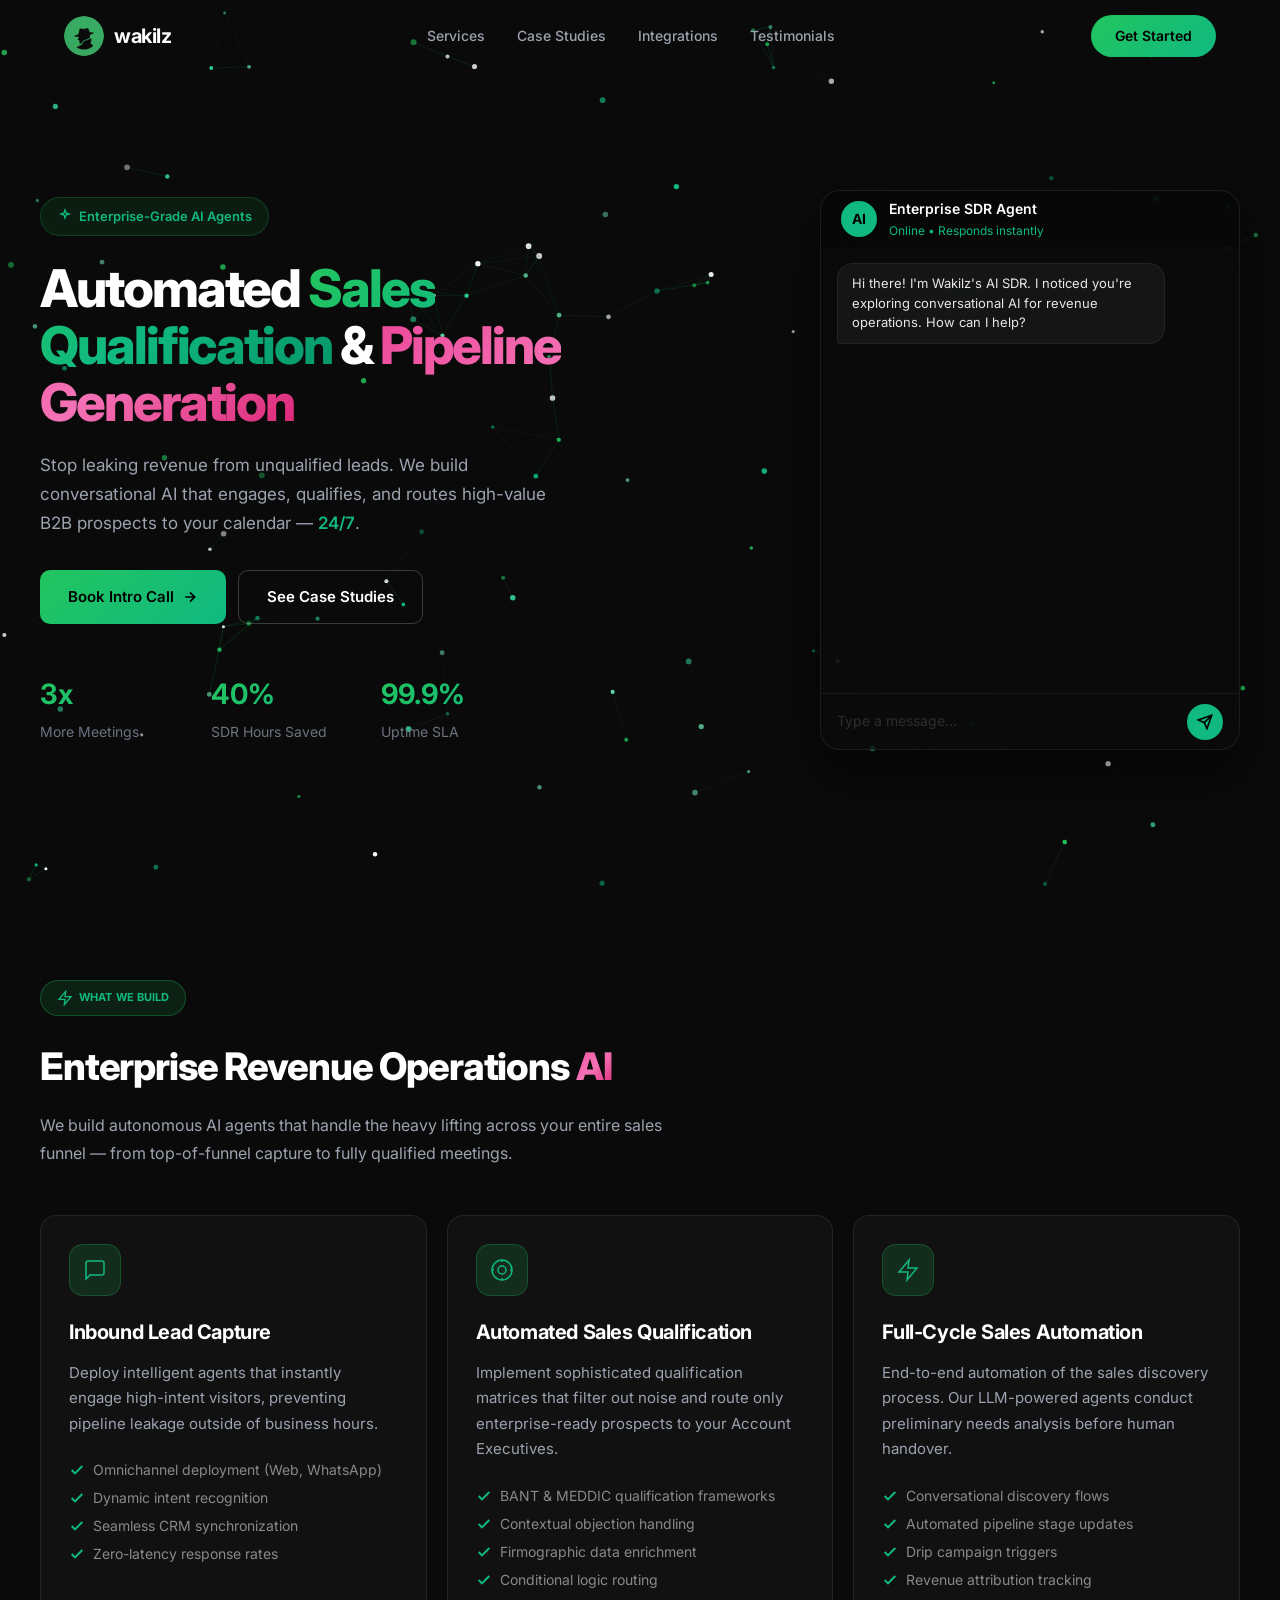
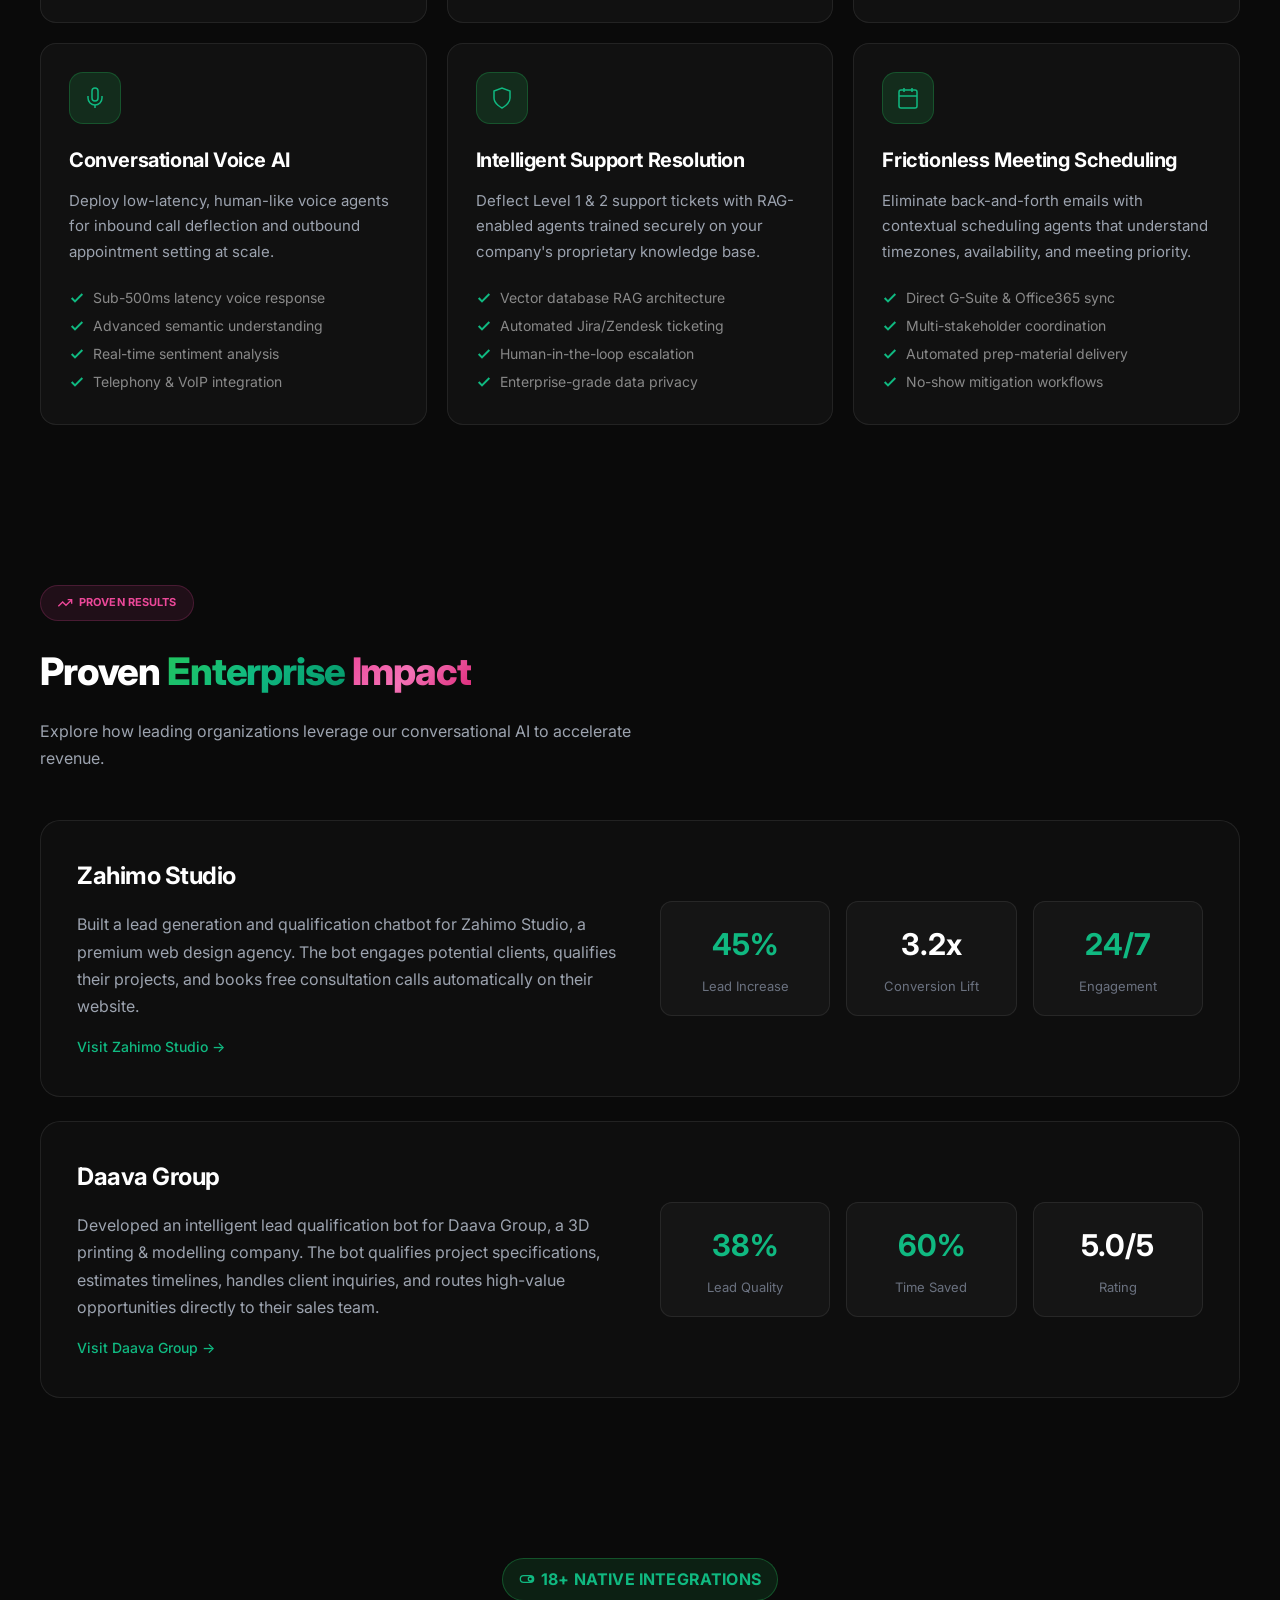
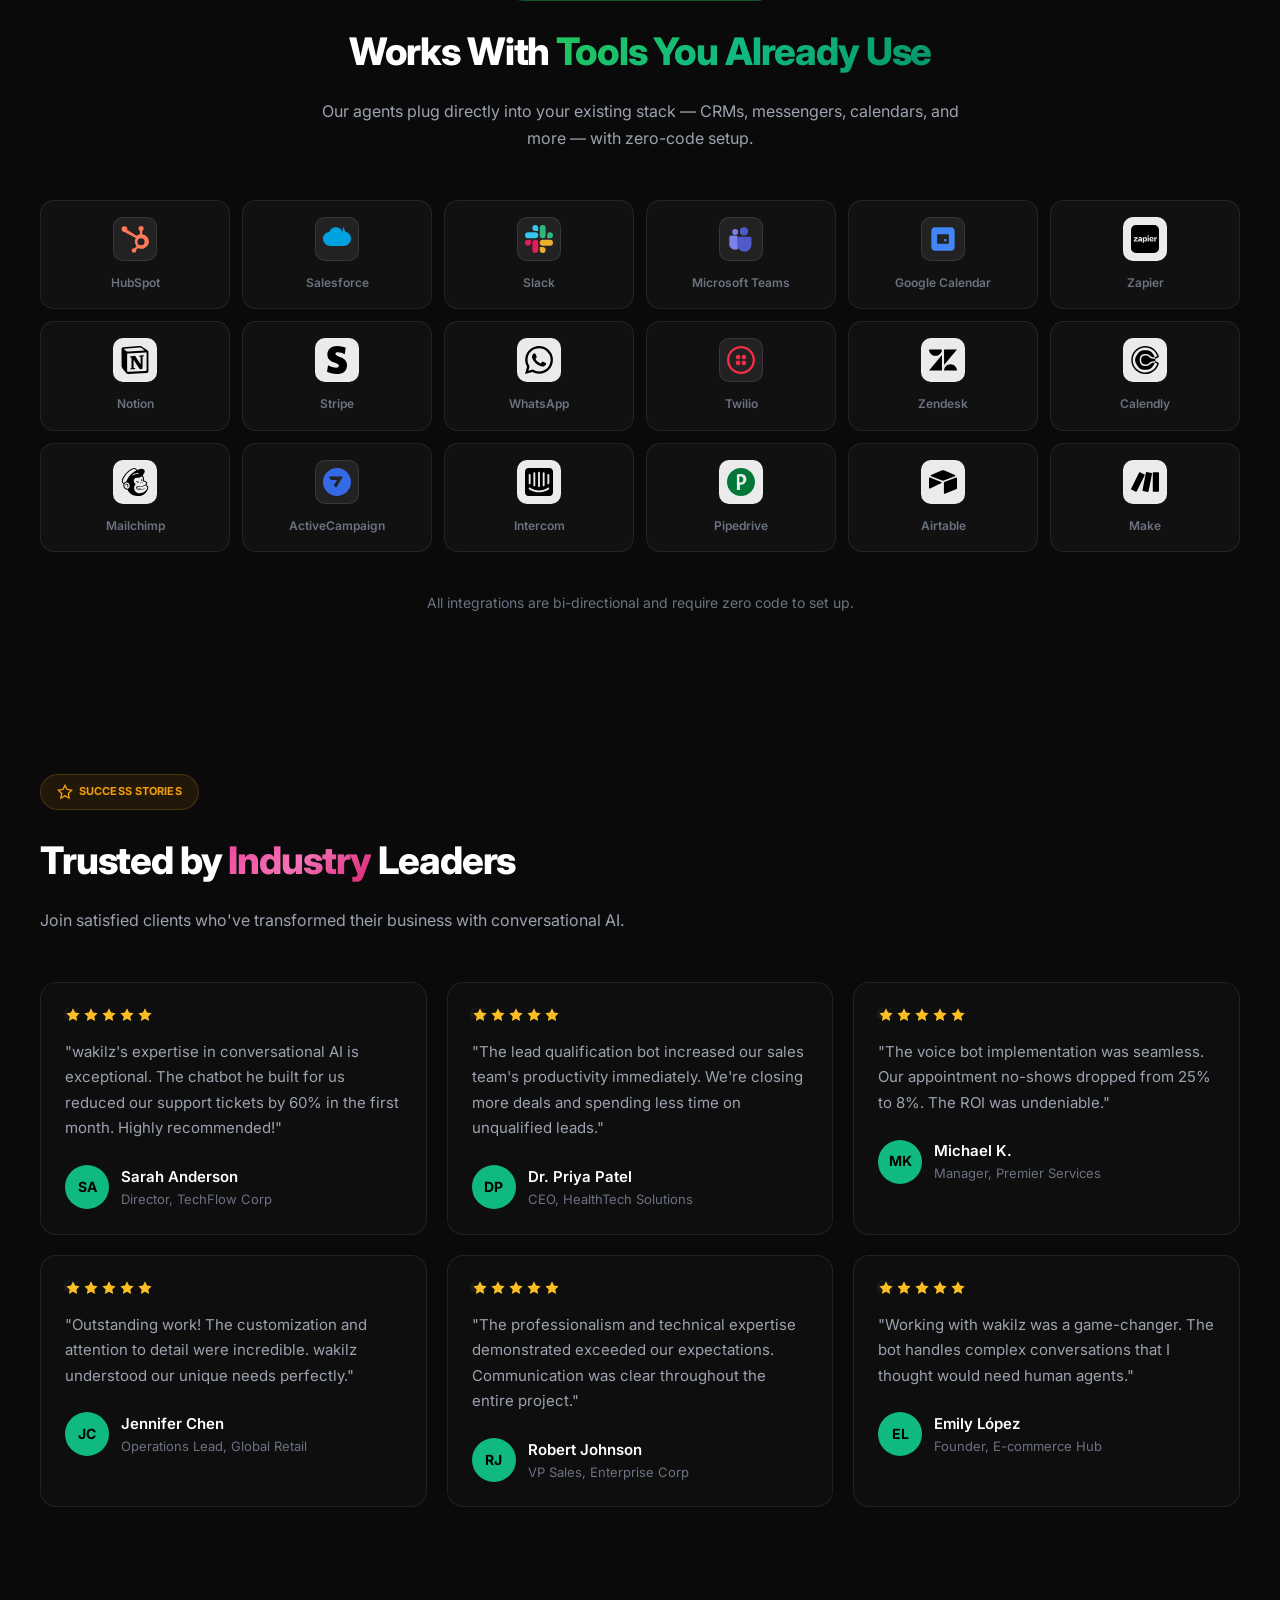
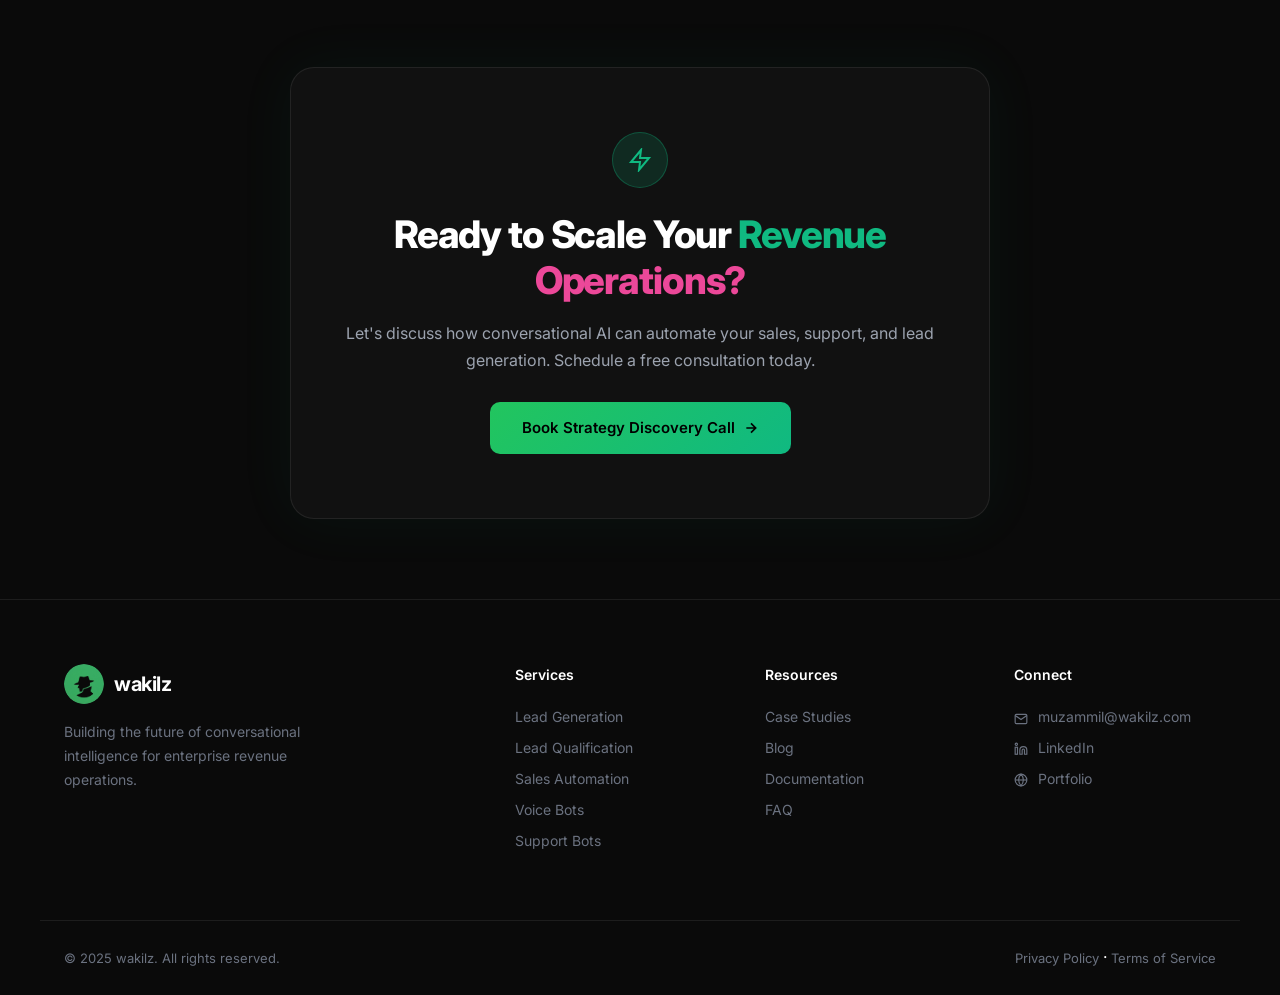
==== index.html @ dc29c651 "future changes" ====
<!DOCTYPE html>
<html lang="en">

<head>
    <meta charset="UTF-8">
    <meta name="viewport" content="width=device-width, initial-scale=1.0">
    <title>wakilz - AI Conversations & Lead Qualification</title>
    <link rel="icon" type="image/png" href="./assets/images/logo.png">
    <link rel="preconnect" href="https://fonts.googleapis.com">
    <link rel="preconnect" href="https://fonts.gstatic.com" crossorigin>
    <link href="https://fonts.googleapis.com/css2?family=Inter:wght@400;500;600;700;800&display=swap" rel="stylesheet">
    <style>
        *,
        *::before,
        *::after {
            margin: 0;
            padding: 0;
            box-sizing: border-box;
        }

        :root {
            --bg-primary: #0a0a0a;
            --bg-secondary: #111111;
            --bg-card: rgba(255, 255, 255, 0.03);
            --text-primary: #ffffff;
            --text-secondary: #9ca3af;
            --text-muted: #6b7280;
            --accent-mint: #10b981;
            --accent-mint-glow: rgba(16, 185, 129, 0.3);
            --accent-pink: #ec4899;
            --border-subtle: rgba(255, 255, 255, 0.08);
            --border-medium: rgba(255, 255, 255, 0.12);
        }

        html {
            scroll-behavior: smooth;
        }

        body {
            font-family: 'Inter', sans-serif;
            background: var(--bg-primary);
            color: var(--text-primary);
            line-height: 1.6;
            overflow-x: hidden;
            -webkit-font-smoothing: antialiased;
        }

        /* ===== NAVIGATION ===== */
        nav {
            position: fixed;
            top: 0;
            left: 0;
            right: 0;
            height: 72px;
            z-index: 1000;
            transition: background 0.3s ease, backdrop-filter 0.3s ease;
            isolation: isolate;
        }

        nav.scrolled {
            background: rgba(10, 10, 10, 0.85);
            backdrop-filter: blur(12px);
            -webkit-backdrop-filter: blur(12px);
        }

        .nav-container {
            max-width: 1200px;
            margin: 0 auto;
            padding: 0 24px;
            height: 100%;
            display: flex;
            align-items: center;
            justify-content: space-between;
        }

        .nav-logo {
            display: flex;
            align-items: center;
            gap: 10px;
            text-decoration: none;
        }

        .nav-logo img {
            width: 40px;
            height: 40px;
            border-radius: 50%;
        }

        .nav-logo span {
            font-family: 'Inter', sans-serif;
            font-weight: 700;
            font-size: 20px;
            color: var(--text-primary);
            letter-spacing: -0.02em;
        }

        .nav-links {
            display: flex;
            align-items: center;
            gap: 32px;
            list-style: none;
        }

        .nav-links a {
            font-family: 'Inter', sans-serif;
            font-weight: 500;
            font-size: 14px;
            color: var(--text-secondary);
            text-decoration: none;
            transition: color 0.3s ease;
        }

        .nav-links a:hover {
            color: var(--text-primary);
        }

        .nav-cta {
            font-family: 'Inter', sans-serif;
            font-weight: 600;
            font-size: 14px;
            color: #000;
            background: linear-gradient(135deg, #22c55e, #10b981);
            padding: 10px 24px;
            border-radius: 9999px;
            text-decoration: none;
            transition: transform 0.2s ease, box-shadow 0.2s ease;
            border: none;
            cursor: pointer;
        }

        .nav-cta:hover {
            transform: translateY(-1px);
            box-shadow: 0 4px 20px var(--accent-mint-glow);
        }

        .mobile-menu-btn {
            display: none;
            background: none;
            border: none;
            color: var(--text-primary);
            cursor: pointer;
        }

        /* ===== HERO ===== */
        .hero {
            position: relative;
            z-index: 1;
            min-height: 100vh;
            display: flex;
            align-items: center;
            padding: 120px 24px 80px;
        }

        #particle-canvas {
            position: fixed;
            top: 0;
            left: 0;
            width: 100%;
            height: 100%;
            z-index: 0;
            pointer-events: none;
        }

        .hero-container {
            position: relative;
            z-index: 1;
            max-width: 1200px;
            margin: 0 auto;
            width: 100%;
            display: grid;
            grid-template-columns: 1.1fr 0.9fr;
            gap: 64px;
            align-items: center;
        }

        .hero-badge {
            display: inline-flex;
            align-items: center;
            gap: 6px;
            font-family: 'Inter', sans-serif;
            font-weight: 600;
            font-size: 13px;
            color: var(--accent-mint);
            background: rgba(34, 197, 94, 0.1);
            border: 1px solid rgba(34, 197, 94, 0.2);
            border-radius: 9999px;
            padding: 8px 16px;
            margin-bottom: 24px;
        }

        .hero-badge svg {
            width: 16px;
            height: 16px;
        }

        .hero h1 {
            font-family: 'Inter', sans-serif;
            font-weight: 800;
            font-size: 52px;
            line-height: 1.1;
            color: var(--text-primary);
            letter-spacing: -0.04em;
            margin-bottom: 20px;
        }

        .hero h1 .gradient-word {
            background: linear-gradient(135deg, #22c55e, #10b981, #059669);
            -webkit-background-clip: text;
            -webkit-text-fill-color: transparent;
            background-clip: text;
        }

        .hero h1 .gradient-word-pink {
            background: linear-gradient(135deg, #ec4899, #f472b6, #db2777);
            -webkit-background-clip: text;
            -webkit-text-fill-color: transparent;
            background-clip: text;
        }

        .hero-subtitle {
            font-family: 'Inter', sans-serif;
            font-weight: 400;
            font-size: 17px;
            line-height: 1.7;
            color: var(--text-secondary);
            max-width: 520px;
            margin-bottom: 32px;
        }

        .hero-subtitle .highlight {
            color: var(--accent-mint);
            font-weight: 600;
        }

        .hero-buttons {
            display: flex;
            gap: 12px;
            flex-wrap: wrap;
            margin-bottom: 48px;
        }

        .btn-primary {
            font-family: 'Inter', sans-serif;
            font-weight: 600;
            font-size: 15px;
            color: #000;
            background: linear-gradient(135deg, #22c55e, #10b981);
            padding: 14px 28px;
            border-radius: 10px;
            text-decoration: none;
            border: none;
            cursor: pointer;
            display: inline-flex;
            align-items: center;
            gap: 8px;
            transition: transform 0.2s ease, box-shadow 0.2s ease;
        }

        .btn-primary:hover {
            transform: translateY(-2px);
            box-shadow: 0 8px 30px rgba(34, 197, 94, 0.4);
        }

        .btn-secondary {
            font-family: 'Inter', sans-serif;
            font-weight: 600;
            font-size: 15px;
            color: var(--text-primary);
            background: transparent;
            border: 1px solid rgba(255, 255, 255, 0.2);
            padding: 14px 28px;
            border-radius: 10px;
            text-decoration: none;
            cursor: pointer;
            display: inline-flex;
            align-items: center;
            gap: 8px;
            transition: all 0.2s ease;
        }

        .btn-secondary:hover {
            background: rgba(255, 255, 255, 0.05);
            border-color: rgba(255, 255, 255, 0.3);
        }

        .hero-stats {
            display: grid;
            grid-template-columns: repeat(3, 1fr);
            gap: 32px;
            max-width: 480px;
        }

        .hero-stat-value {
            font-family: 'Inter', sans-serif;
            font-weight: 700;
            font-size: 28px;
            background: linear-gradient(135deg, #22c55e, #10b981);
            -webkit-background-clip: text;
            -webkit-text-fill-color: transparent;
            background-clip: text;
        }

        .hero-stat-value.white {
            -webkit-text-fill-color: var(--text-primary);
            background: none;
            color: var(--text-primary);
        }

        .hero-stat-label {
            font-family: 'Inter', sans-serif;
            font-weight: 400;
            font-size: 14px;
            color: var(--text-muted);
            margin-top: 4px;
        }

        /* ===== CHAT MOCKUP ===== */
        .chat-mockup {
            width: 100%;
            max-width: 420px;
            height: 560px;
            background: rgba(10, 10, 10, 0.7);
            backdrop-filter: blur(20px);
            -webkit-backdrop-filter: blur(20px);
            border: 1px solid rgba(255, 255, 255, 0.08);
            border-radius: 20px;
            display: flex;
            flex-direction: column;
            overflow: hidden;
            box-shadow: 0 25px 50px rgba(0, 0, 0, 0.5);
            margin-left: auto;
        }

        .chat-header {
            height: 56px;
            background: rgba(0, 0, 0, 0.3);
            display: flex;
            align-items: center;
            gap: 12px;
            padding: 0 20px;
            flex-shrink: 0;
        }

        .chat-avatar {
            width: 36px;
            height: 36px;
            border-radius: 50%;
            background: var(--accent-mint);
            display: flex;
            align-items: center;
            justify-content: center;
            font-family: 'Inter', sans-serif;
            font-weight: 700;
            font-size: 14px;
            color: #000;
        }

        .chat-title h4 {
            font-family: 'Inter', sans-serif;
            font-weight: 600;
            font-size: 14px;
            color: var(--text-primary);
        }

        .chat-title p {
            font-family: 'Inter', sans-serif;
            font-weight: 400;
            font-size: 12px;
            color: var(--accent-mint);
        }

        .chat-body {
            flex: 1;
            padding: 16px;
            overflow-y: auto;
            display: flex;
            flex-direction: column;
            gap: 10px;
            min-height: 0;
        }

        .chat-body::-webkit-scrollbar {
            width: 4px;
        }

        .chat-body::-webkit-scrollbar-track {
            background: transparent;
        }

        .chat-body::-webkit-scrollbar-thumb {
            background: rgba(255, 255, 255, 0.15);
            border-radius: 2px;
        }

        .chat-message {
            max-width: 85%;
            padding: 10px 14px;
            font-family: 'Inter', sans-serif;
            font-weight: 400;
            font-size: 13px;
            line-height: 1.5;
            opacity: 0;
            transform: translateY(10px);
            animation: messageIn 0.35s cubic-bezier(0.175, 0.885, 0.32, 1.275) forwards;
        }

        @keyframes messageIn {
            to {
                opacity: 1;
                transform: translateY(0);
            }
        }

        .chat-message.bot {
            align-self: flex-start;
            background: rgba(255, 255, 255, 0.05);
            border: 1px solid rgba(255, 255, 255, 0.06);
            border-radius: 16px 16px 16px 4px;
            color: #e5e7eb;
        }

        .chat-message.user {
            align-self: flex-end;
            background: rgba(34, 197, 94, 0.12);
            border: 1px solid rgba(34, 197, 94, 0.15);
            border-radius: 16px 16px 4px 16px;
            color: var(--text-primary);
        }

        .typing-indicator {
            display: none;
            align-self: flex-start;
            align-items: center;
            gap: 4px;
            padding: 12px 14px;
            background: rgba(255, 255, 255, 0.05);
            border: 1px solid rgba(255, 255, 255, 0.06);
            border-radius: 16px 16px 16px 4px;
        }

        .typing-indicator.active {
            display: flex;
        }

        .typing-dot {
            width: 6px;
            height: 6px;
            background: var(--text-muted);
            border-radius: 50%;
            animation: typingBounce 1s infinite ease-in-out;
        }

        .typing-dot:nth-child(1) {
            animation-delay: 0s;
        }

        .typing-dot:nth-child(2) {
            animation-delay: 0.15s;
        }

        .typing-dot:nth-child(3) {
            animation-delay: 0.3s;
        }

        @keyframes typingBounce {

            0%,
            80%,
            100% {
                transform: scale(0.6);
                opacity: 0.4;
            }

            40% {
                transform: scale(1);
                opacity: 1;
            }
        }

        .chat-input-area {
            height: 56px;
            border-top: 1px solid rgba(255, 255, 255, 0.06);
            display: flex;
            align-items: center;
            gap: 10px;
            padding: 0 16px;
            flex-shrink: 0;
        }

        .chat-input {
            flex: 1;
            font-family: 'Inter', sans-serif;
            font-weight: 400;
            font-size: 14px;
            color: rgba(255, 255, 255, 0.15);
            user-select: none;
        }

        .chat-send {
            width: 36px;
            height: 36px;
            border-radius: 50%;
            background: var(--accent-mint);
            border: none;
            display: flex;
            align-items: center;
            justify-content: center;
            cursor: pointer;
            flex-shrink: 0;
        }

        .chat-send svg {
            width: 16px;
            height: 16px;
            color: #000;
        }

        /* ===== SECTION BASE ===== */
        .section {
            padding: 80px 24px;
            position: relative;
            z-index: 1;
        }

        .section.bg-secondary {
            background: transparent;
        }

        .section-container {
            max-width: 1200px;
            margin: 0 auto;
        }

        .section-label {
            display: inline-flex;
            align-items: center;
            gap: 6px;
            font-family: 'Inter', sans-serif;
            font-weight: 600;
            font-size: 13px;
            font-weight: 700;
            color: var(--accent-mint);
            background: rgba(34, 197, 94, 0.12);
            border: 1px solid rgba(34, 197, 94, 0.3);
            border-radius: 9999px;
            padding: 8px 16px;
            margin-bottom: 20px;
            letter-spacing: 0.01em;
            text-transform: uppercase;
            font-size: 11px;
        }

        .section-label svg {
            width: 16px;
            height: 16px;
        }

        .section h2 {
            font-family: 'Inter', sans-serif;
            font-weight: 800;
            font-size: 38px;
            letter-spacing: -0.03em;
            color: var(--text-primary);
            margin-bottom: 16px;
        }

        .section h2 .accent {
            color: var(--accent-mint);
        }

        .section h2 .accent-pink {
            color: var(--accent-pink);
        }

        .section-subtitle {
            font-family: 'Inter', sans-serif;
            font-weight: 400;
            font-size: 16px;
            color: var(--text-secondary);
            max-width: 640px;
            line-height: 1.7;
        }

        /* ===== GRADIENT TEXT UTILITIES ===== */
        .grad-green {
            background: linear-gradient(135deg, #22c55e, #10b981, #059669);
            -webkit-background-clip: text;
            -webkit-text-fill-color: transparent;
            background-clip: text;
        }

        .grad-pink {
            background: linear-gradient(135deg, #ec4899, #f472b6, #db2777);
            -webkit-background-clip: text;
            -webkit-text-fill-color: transparent;
            background-clip: text;
        }

        /* Override accent and accent-pink spans to use gradients */
        .section h2 .accent {
            background: linear-gradient(135deg, #22c55e, #10b981, #059669);
            -webkit-background-clip: text;
            -webkit-text-fill-color: transparent;
            background-clip: text;
        }

        .section h2 .accent-pink {
            background: linear-gradient(135deg, #ec4899, #f472b6, #db2777);
            -webkit-background-clip: text;
            -webkit-text-fill-color: transparent;
            background-clip: text;
        }

        /* ===== SERVICES ===== */
        .services-grid {
            display: grid;
            grid-template-columns: repeat(3, 1fr);
            gap: 20px;
            margin-top: 48px;
        }

        .service-card {
            background: rgba(255, 255, 255, 0.03);
            border: 1px solid var(--border-subtle);
            border-radius: 16px;
            padding: 28px;
            transition: border-color 0.3s ease, transform 0.3s ease, box-shadow 0.3s ease;
            opacity: 0;
            transform: translateY(30px);
        }

        .service-card.visible {
            opacity: 1;
            transform: translateY(0);
        }

        .service-card:hover {
            border-color: rgba(34, 197, 94, 0.35);
            transform: translateY(-4px);
            box-shadow: 0 20px 40px rgba(0, 0, 0, 0.4);
        }

        .service-icon-badge {
            width: 52px;
            height: 52px;
            background: rgba(34, 197, 94, 0.15);
            border: 1px solid rgba(34, 197, 94, 0.25);
            border-radius: 14px;
            display: flex;
            align-items: center;
            justify-content: center;
            color: var(--accent-mint);
            margin-bottom: 20px;
        }

        .service-icon-badge svg {
            width: 24px;
            height: 24px;
        }

        .service-card h3 {
            font-family: 'Inter', sans-serif;
            font-weight: 700;
            font-size: 20px;
            color: var(--text-primary);
            letter-spacing: -0.02em;
        }

        .service-card p {
            font-family: 'Inter', sans-serif;
            font-weight: 400;
            font-size: 15px;
            color: var(--text-secondary);
            line-height: 1.7;
            margin-top: 12px;
        }

        .service-features {
            list-style: none;
            margin-top: 20px;
        }

        .service-features li {
            font-family: 'Inter', sans-serif;
            font-weight: 400;
            font-size: 14px;
            color: rgba(255, 255, 255, 0.5);
            line-height: 2.0;
            display: flex;
            align-items: center;
            gap: 8px;
        }

        .service-features li svg {
            width: 16px;
            height: 16px;
            color: var(--accent-mint);
            flex-shrink: 0;
        }

        /* ===== CASE STUDIES ===== */
        .case-studies-list {
            display: flex;
            flex-direction: column;
            gap: 24px;
            margin-top: 48px;
        }

        .case-study-card {
            display: grid;
            grid-template-columns: 1fr 1fr;
            gap: 40px;
            padding: 36px;
            background: rgba(255, 255, 255, 0.02);
            border: 1px solid var(--border-subtle);
            border-radius: 20px;
            opacity: 0;
            transform: translateX(-30px);
            transition: opacity 0.6s ease, transform 0.6s ease;
        }

        .case-study-card.visible {
            opacity: 1;
            transform: translateX(0);
        }

        .case-study-card:nth-child(even) {
            transform: translateX(30px);
        }

        .case-study-card:nth-child(even).visible {
            transform: translateX(0);
        }

        .case-study-card:hover {
            border-color: var(--border-medium);
        }

        .case-study-logo {
            width: 48px;
            height: 48px;
            background: var(--accent-mint);
            border-radius: 10px;
            display: flex;
            align-items: center;
            justify-content: center;
            font-family: 'Inter', sans-serif;
            font-weight: 700;
            font-size: 20px;
            color: #000;
            margin-bottom: 16px;
        }

        .case-study-card h3 {
            font-family: 'Inter', sans-serif;
            font-weight: 700;
            font-size: 24px;
            color: var(--text-primary);
            letter-spacing: -0.02em;
        }

        .case-study-card .desc {
            font-family: 'Inter', sans-serif;
            font-weight: 400;
            font-size: 16px;
            color: var(--text-secondary);
            line-height: 1.7;
            margin-top: 16px;
        }

        .case-study-card .visit-link {
            display: inline-flex;
            align-items: center;
            gap: 4px;
            font-family: 'Inter', sans-serif;
            font-weight: 500;
            font-size: 14px;
            color: var(--accent-mint);
            text-decoration: none;
            margin-top: 16px;
            transition: gap 0.2s ease;
        }

        .case-study-card .visit-link:hover {
            gap: 8px;
        }

        .case-study-metrics {
            display: grid;
            grid-template-columns: repeat(3, 1fr);
            gap: 16px;
            align-self: center;
        }

        .metric-box {
            background: rgba(255, 255, 255, 0.03);
            border: 1px solid var(--border-subtle);
            border-radius: 12px;
            padding: 18px;
            text-align: center;
        }

        .metric-value {
            font-family: 'Inter', sans-serif;
            font-weight: 700;
            font-size: 30px;
            color: var(--text-primary);
        }

        .metric-value.accent {
            color: var(--accent-mint);
        }

        .metric-label {
            font-family: 'Inter', sans-serif;
            font-weight: 400;
            font-size: 13px;
            color: var(--text-muted);
            margin-top: 8px;
        }

        /* ===== INTEGRATIONS ===== */
        .integrations-list-grid {
            display: grid;
            grid-template-columns: repeat(6, 1fr);
            gap: 12px;
            margin-top: 48px;
        }

        .integration-list-card {
            display: flex;
            flex-direction: column;
            align-items: center;
            gap: 10px;
            padding: 16px 12px;
            background: rgba(255, 255, 255, 0.03);
            border: 1px solid var(--border-subtle);
            border-radius: 14px;
            transition: all 0.25s ease;
            text-align: center;
        }

        .integration-list-card:hover {
            border-color: rgba(34, 197, 94, 0.3);
            transform: translateY(-2px);
            box-shadow: 0 8px 24px rgba(0, 0, 0, 0.3);
        }

        .integration-list-icon {
            width: 44px;
            height: 44px;
            border-radius: 10px;
            display: flex;
            align-items: center;
            justify-content: center;
            flex-shrink: 0;
        }

        .integration-list-info h4 {
            font-family: 'Inter', sans-serif;
            font-weight: 600;
            font-size: 12px;
            color: var(--text-muted);
            margin-top: 2px;
        }

        .integration-list-info p {
            display: none;
        }

        .integrations-footer-note {
            text-align: center;
            margin-top: 40px;
            font-family: 'Inter', sans-serif;
            font-weight: 400;
            font-size: 14px;
            color: var(--text-muted);
        }

        /* ===== MODAL ===== */
        .modal-overlay {
            display: none;
            position: fixed;
            inset: 0;
            background: rgba(0, 0, 0, 0.7);
            backdrop-filter: blur(8px);
            -webkit-backdrop-filter: blur(8px);
            z-index: 9999;
            align-items: center;
            justify-content: center;
            padding: 24px;
        }

        .modal-overlay.open {
            display: flex;
        }

        .modal-content {
            background: var(--bg-secondary);
            border: 1px solid rgba(255, 255, 255, 0.08);
            border-radius: 24px;
            max-width: 800px;
            width: 100%;
            max-height: 90vh;
            overflow-y: auto;
            padding: 40px;
            animation: modalIn 0.35s cubic-bezier(0.16, 1, 0.3, 1) forwards;
        }

        @keyframes modalIn {
            from {
                opacity: 0;
                transform: translateY(30px) scale(0.97);
            }

            to {
                opacity: 1;
                transform: translateY(0) scale(1);
            }
        }

        .modal-header {
            display: flex;
            justify-content: space-between;
            align-items: flex-start;
            margin-bottom: 32px;
        }

        .modal-header h3 {
            font-family: 'Inter', sans-serif;
            font-weight: 700;
            font-size: 22px;
            color: var(--text-primary);
        }

        .modal-header p {
            font-family: 'Inter', sans-serif;
            font-weight: 400;
            font-size: 14px;
            color: var(--text-muted);
            margin-top: 4px;
        }

        .modal-close {
            width: 36px;
            height: 36px;
            border-radius: 50%;
            border: 1px solid var(--border-subtle);
            background: transparent;
            color: var(--text-secondary);
            display: flex;
            align-items: center;
            justify-content: center;
            cursor: pointer;
            font-size: 18px;
            transition: all 0.2s ease;
            flex-shrink: 0;
        }

        .modal-close:hover {
            background: var(--border-subtle);
            color: var(--text-primary);
        }

        .modal-grid {
            display: grid;
            grid-template-columns: repeat(3, 1fr);
            gap: 16px;
        }

        .modal-card {
            display: flex;
            align-items: center;
            gap: 12px;
            padding: 16px;
            background: rgba(255, 255, 255, 0.03);
            border: 1px solid var(--border-subtle);
            border-radius: 14px;
            transition: all 0.2s ease;
        }

        .modal-card:hover {
            border-color: var(--accent-mint);
            transform: translateY(-2px);
        }

        .modal-card-icon {
            width: 40px;
            height: 40px;
            display: flex;
            align-items: center;
            justify-content: center;
            flex-shrink: 0;
            font-weight: 700;
            font-size: 14px;
            color: var(--text-primary);
        }

        .modal-card-icon svg,
        .modal-card-icon img {
            width: 28px;
            height: 28px;
        }

        .modal-card-info h4 {
            font-family: 'Inter', sans-serif;
            font-weight: 600;
            font-size: 14px;
            color: var(--text-primary);
        }

        .modal-card-info p {
            font-family: 'Inter', sans-serif;
            font-weight: 400;
            font-size: 12px;
            color: var(--text-muted);
            margin-top: 2px;
        }

        .modal-footer-text {
            text-align: center;
            margin-top: 24px;
            font-family: 'Inter', sans-serif;
            font-weight: 400;
            font-size: 13px;
            color: var(--text-muted);
        }

        /* ===== TESTIMONIALS ===== */
        .testimonials-grid {
            display: grid;
            grid-template-columns: repeat(3, 1fr);
            gap: 20px;
            margin-top: 48px;
        }

        .testimonial-card {
            background: rgba(255, 255, 255, 0.02);
            border: 1px solid var(--border-subtle);
            border-radius: 16px;
            padding: 24px;
            position: relative;
            opacity: 0;
            transform: translateY(30px);
            transition: opacity 0.6s ease, transform 0.6s ease, border-color 0.3s ease;
        }

        .testimonial-card.visible {
            opacity: 1;
            transform: translateY(0);
        }

        .testimonial-card:hover {
            border-color: var(--border-medium);
        }

        .quote-mark {
            position: absolute;
            top: 16px;
            left: 20px;
            font-size: 48px;
            line-height: 1;
            color: rgba(255, 255, 255, 0.05);
            font-family: Georgia, serif;
            pointer-events: none;
        }

        .stars {
            display: flex;
            gap: 2px;
            margin-bottom: 16px;
        }

        .stars svg {
            width: 16px;
            height: 16px;
            color: #fbbf24;
            fill: #fbbf24;
        }

        .testimonial-card p {
            font-family: 'Inter', sans-serif;
            font-weight: 400;
            font-size: 15px;
            color: var(--text-secondary);
            line-height: 1.7;
        }

        .testimonial-author {
            display: flex;
            align-items: center;
            gap: 12px;
            margin-top: 24px;
        }

        .author-avatar {
            width: 44px;
            height: 44px;
            border-radius: 50%;
            background: var(--accent-mint);
            display: flex;
            align-items: center;
            justify-content: center;
            font-family: 'Inter', sans-serif;
            font-weight: 700;
            font-size: 14px;
            color: #000;
            flex-shrink: 0;
        }

        .author-name {
            font-family: 'Inter', sans-serif;
            font-weight: 600;
            font-size: 15px;
            color: var(--text-primary);
        }

        .author-title {
            font-family: 'Inter', sans-serif;
            font-weight: 400;
            font-size: 13px;
            color: var(--text-muted);
        }

        /* ===== CTA SECTION ===== */
        .cta-section {
            padding: 80px 24px;
            background: transparent;
            position: relative;
            z-index: 1;
        }

        .cta-container {
            position: relative;
            z-index: 1;
            max-width: 700px;
            margin: 0 auto;
            text-align: center;
            background: rgba(255, 255, 255, 0.03);
            border: 1px solid var(--border-subtle);
            border-radius: 24px;
            padding: 64px 48px;
            box-shadow: 0 0 60px rgba(16, 185, 129, 0.06);
        }

        .cta-icon-badge {
            width: 56px;
            height: 56px;
            background: rgba(16, 185, 129, 0.15);
            border: 1px solid rgba(16, 185, 129, 0.3);
            border-radius: 50%;
            display: flex;
            align-items: center;
            justify-content: center;
            margin: 0 auto 24px;
            color: var(--accent-mint);
        }

        .cta-icon-badge svg {
            width: 24px;
            height: 24px;
        }

        .cta-section h2 {
            font-family: 'Inter', sans-serif;
            font-weight: 800;
            font-size: 38px;
            color: var(--text-primary);
            letter-spacing: -0.03em;
            line-height: 1.2;
        }

        .cta-section h2 .cta-green {
            color: var(--accent-mint);
        }

        .cta-section h2 .cta-pink {
            color: var(--accent-pink);
        }

        .cta-section .cta-subtitle {
            font-family: 'Inter', sans-serif;
            font-weight: 400;
            font-size: 16px;
            color: var(--text-secondary);
            margin-top: 16px;
            line-height: 1.7;
        }

        .cta-section .btn-cta {
            font-family: 'Inter', sans-serif;
            font-weight: 600;
            font-size: 15px;
            color: #000;
            background: linear-gradient(135deg, #22c55e, #10b981);
            padding: 14px 32px;
            border-radius: 10px;
            border: none;
            cursor: pointer;
            margin-top: 28px;
            display: inline-flex;
            align-items: center;
            gap: 8px;
            transition: all 0.2s ease;
            text-decoration: none;
        }

        .cta-section .btn-cta:hover {
            transform: translateY(-2px);
            box-shadow: 0 8px 30px rgba(34, 197, 94, 0.4);
        }

        /* ===== FOOTER ===== */
        footer {
            background: transparent;
            border-top: 1px solid var(--border-subtle);
            position: relative;
            z-index: 1;
        }

        .footer-top {
            max-width: 1200px;
            margin: 0 auto;
            padding: 64px 24px;
            display: grid;
            grid-template-columns: 2fr 1fr 1fr 1fr;
            gap: 48px;
        }

        .footer-brand p {
            font-family: 'Inter', sans-serif;
            font-weight: 400;
            font-size: 14px;
            color: var(--text-muted);
            line-height: 1.7;
            margin-top: 16px;
            max-width: 280px;
        }

        .footer-col h4 {
            font-family: 'Inter', sans-serif;
            font-weight: 600;
            font-size: 14px;
            color: var(--text-primary);
            margin-bottom: 16px;
        }

        .footer-col a {
            display: block;
            font-family: 'Inter', sans-serif;
            font-weight: 400;
            font-size: 14px;
            color: var(--text-muted);
            text-decoration: none;
            line-height: 2.2;
            transition: color 0.2s ease;
        }

        .footer-col a:hover {
            color: var(--text-primary);
        }

        .footer-bottom {
            max-width: 1200px;
            margin: 0 auto;
            padding: 24px;
            border-top: 1px solid var(--border-subtle);
            display: flex;
            justify-content: space-between;
            align-items: center;
            flex-wrap: wrap;
            gap: 16px;
        }

        .footer-bottom p,
        .footer-bottom a {
            font-family: 'Inter', sans-serif;
            font-weight: 400;
            font-size: 13px;
            color: var(--text-muted);
            text-decoration: none;
        }

        .footer-bottom a:hover {
            color: var(--text-primary);
        }

        /* ===== RESPONSIVE ===== */
        @media (max-width: 1024px) {
            .hero-container {
                grid-template-columns: 1fr;
                gap: 48px;
            }

            .chat-mockup {
                margin: 0 auto;
                max-width: 480px;
            }

            .services-grid {
                grid-template-columns: repeat(2, 1fr);
            }

            .testimonials-grid {
                grid-template-columns: repeat(2, 1fr);
            }

            .case-study-card {
                grid-template-columns: 1fr;
            }

            .case-study-metrics {
                grid-template-columns: repeat(3, 1fr);
            }

            .integrations-list-grid {
                grid-template-columns: repeat(4, 1fr);
            }
        }

        @media (max-width: 768px) {
            .nav-links {
                display: none;
            }

            .mobile-menu-btn {
                display: block;
            }

            .hero h1 {
                font-size: 36px;
            }

            .section h2 {
                font-size: 32px;
            }

            .hero-stats {
                grid-template-columns: repeat(3, 1fr);
                gap: 16px;
            }

            .services-grid {
                grid-template-columns: repeat(2, 1fr);
            }

            .testimonials-grid {
                grid-template-columns: repeat(2, 1fr);
            }

            .case-study-metrics {
                grid-template-columns: 1fr;
            }

            .footer-top {
                grid-template-columns: 1fr 1fr;
            }

            .integrations-list-grid {
                grid-template-columns: repeat(3, 1fr);
            }

            .cta-section h2 {
                font-size: 32px;
            }

            .chat-mockup {
                height: 480px;
            }
        }

        @media (max-width: 480px) {
            .chat-mockup {
                display: none;
            }

            .footer-top {
                grid-template-columns: 1fr;
            }

            .integrations-list-grid {
                grid-template-columns: repeat(2, 1fr);
            }

            .services-grid {
                grid-template-columns: 1fr;
            }

            .testimonials-grid {
                grid-template-columns: 1fr;
            }

            .hero {
                padding-top: 100px;
            }
        }
    </style>
</head>

<body>
    <!-- Full-page particle canvas (fixed background) -->
    <canvas id="particle-canvas"></canvas>

    <!-- Navigation -->
    <nav id="navbar">
        <div class="nav-container">
            <a href="#" class="nav-logo">
                <img src="./assets/images/logo.png" alt="wakilz logo">
                <span>wakilz</span>
            </a>
            <ul class="nav-links">
                <li><a href="#services">Services</a></li>
                <li><a href="#case-studies">Case Studies</a></li>
                <li><a href="#integrations">Integrations</a></li>
                <li><a href="#testimonials">Testimonials</a></li>
            </ul>
            <a href="https://calendar.app.google/t6bp5VNVe3BRzBcv7" target="_blank" rel="noopener" class="nav-cta">Get Started</a>
            <button class="mobile-menu-btn" aria-label="Menu">
                <svg width="24" height="24" viewBox="0 0 24 24" fill="none" stroke="currentColor" stroke-width="2">
                    <path d="M4 6h16M4 12h16M4 18h16" />
                </svg>
            </button>
        </div>
    </nav>

    <!-- Hero Section -->
    <section class="hero">
        <div class="hero-container">
            <div class="hero-text">
                <div class="hero-badge">
                    <svg viewBox="0 0 24 24" fill="none" stroke="currentColor" stroke-width="2">
                        <path d="M12 3l1.5 4.5L18 9l-4.5 1.5L12 15l-1.5-4.5L6 9l4.5-1.5z" />
                    </svg>
                    Enterprise-Grade AI Agents
                </div>
                <h1>Automated <span class="gradient-word">Sales Qualification</span> &amp; <span
                        class="gradient-word-pink">Pipeline Generation</span></h1>
                <p class="hero-subtitle">
                    Stop leaking revenue from unqualified leads. We build conversational AI that engages, qualifies, and
                    routes high-value B2B prospects to your calendar — <span class="highlight">24/7</span>.
                </p>
                <div class="hero-buttons">
                    <a href="https://calendar.app.google/t6bp5VNVe3BRzBcv7" target="_blank" rel="noopener" class="btn-primary">
                        Book Intro Call
                        <svg width="16" height="16" viewBox="0 0 24 24" fill="none" stroke="currentColor"
                            stroke-width="2.5">
                            <path d="M5 12h14M12 5l7 7-7 7" />
                        </svg>
                    </a>
                    <a href="#case-studies" class="btn-secondary">See Case Studies</a>
                </div>
                <div class="hero-stats">
                    <div>
                        <div class="hero-stat-value">3x</div>
                        <div class="hero-stat-label">More Meetings</div>
                    </div>
                    <div>
                        <div class="hero-stat-value accent">40%</div>
                        <div class="hero-stat-label">SDR Hours Saved</div>
                    </div>
                    <div>
                        <div class="hero-stat-value">99.9%</div>
                        <div class="hero-stat-label">Uptime SLA</div>
                    </div>
                </div>
            </div>
            <div class="chat-mockup" id="chatMockup">
                <div class="chat-header">
                    <div class="chat-avatar">AI</div>
                    <div class="chat-title">
                        <h4>Enterprise SDR Agent</h4>
                        <p>Online &bull; Responds instantly</p>
                    </div>
                </div>
                <div class="chat-body" id="chatBody">
                    <div class="typing-indicator" id="typingIndicator">
                        <div class="typing-dot"></div>
                        <div class="typing-dot"></div>
                        <div class="typing-dot"></div>
                    </div>
                </div>
                <div class="chat-input-area">
                    <div class="chat-input">Type a message...</div>
                    <button class="chat-send">
                        <svg viewBox="0 0 24 24" fill="none" stroke="currentColor" stroke-width="2.5">
                            <path d="M22 2L11 13M22 2l-7 20-4-9-9-4 20-7z" />
                        </svg>
                    </button>
                </div>
            </div>
        </div>
    </section>

    <!-- Services Section -->
    <section class="section" id="services">
        <div class="section-container">
            <div class="section-label">
                <svg viewBox="0 0 24 24" fill="none" stroke="currentColor" stroke-width="2">
                    <path d="M13 2L3 14h9l-1 8 10-12h-9l1-8z" />
                </svg>
                What We Build
            </div>
            <h2>Enterprise Revenue Operations <span class="accent-pink">AI</span></h2>
            <p class="section-subtitle">We build autonomous AI agents that handle the heavy lifting across your entire
                sales funnel &mdash; from top-of-funnel capture to fully qualified meetings.</p>
            <div class="services-grid">
                <div class="service-card">
                    <div class="service-icon-badge">
                        <svg viewBox="0 0 24 24" fill="none" stroke="currentColor" stroke-width="1.5">
                            <path d="M21 15a2 2 0 0 1-2 2H7l-4 4V5a2 2 0 0 1 2-2h14a2 2 0 0 1 2 2z" />
                        </svg>
                    </div>
                    <h3>Inbound Lead Capture</h3>
                    <p>Deploy intelligent agents that instantly engage high-intent visitors, preventing pipeline leakage
                        outside of business hours.</p>
                    <ul class="service-features">
                        <li><svg viewBox="0 0 24 24" fill="none" stroke="currentColor" stroke-width="3">
                                <path d="M20 6L9 17l-5-5" />
                            </svg>Omnichannel deployment (Web, WhatsApp)</li>
                        <li><svg viewBox="0 0 24 24" fill="none" stroke="currentColor" stroke-width="3">
                                <path d="M20 6L9 17l-5-5" />
                            </svg>Dynamic intent recognition</li>
                        <li><svg viewBox="0 0 24 24" fill="none" stroke="currentColor" stroke-width="3">
                                <path d="M20 6L9 17l-5-5" />
                            </svg>Seamless CRM synchronization</li>
                        <li><svg viewBox="0 0 24 24" fill="none" stroke="currentColor" stroke-width="3">
                                <path d="M20 6L9 17l-5-5" />
                            </svg>Zero-latency response rates</li>
                    </ul>
                </div>
                <div class="service-card">
                    <div class="service-icon-badge">
                        <svg viewBox="0 0 24 24" fill="none" stroke="currentColor" stroke-width="1.5">
                            <circle cx="12" cy="12" r="10" />
                            <circle cx="12" cy="12" r="4" />
                            <path d="M12 2v2M12 20v2M2 12h2M20 12h2" />
                        </svg>
                    </div>
                    <h3>Automated Sales Qualification</h3>
                    <p>Implement sophisticated qualification matrices that filter out noise and route only
                        enterprise-ready prospects to your Account Executives.</p>
                    <ul class="service-features">
                        <li><svg viewBox="0 0 24 24" fill="none" stroke="currentColor" stroke-width="3">
                                <path d="M20 6L9 17l-5-5" />
                            </svg>BANT &amp; MEDDIC qualification frameworks</li>
                        <li><svg viewBox="0 0 24 24" fill="none" stroke="currentColor" stroke-width="3">
                                <path d="M20 6L9 17l-5-5" />
                            </svg>Contextual objection handling</li>
                        <li><svg viewBox="0 0 24 24" fill="none" stroke="currentColor" stroke-width="3">
                                <path d="M20 6L9 17l-5-5" />
                            </svg>Firmographic data enrichment</li>
                        <li><svg viewBox="0 0 24 24" fill="none" stroke="currentColor" stroke-width="3">
                                <path d="M20 6L9 17l-5-5" />
                            </svg>Conditional logic routing</li>
                    </ul>
                </div>
                <div class="service-card">
                    <div class="service-icon-badge">
                        <svg viewBox="0 0 24 24" fill="none" stroke="currentColor" stroke-width="1.5">
                            <polygon points="13 2 3 14 12 14 11 22 21 10 12 10 13 2" />
                        </svg>
                    </div>
                    <h3>Full-Cycle Sales Automation</h3>
                    <p>End-to-end automation of the sales discovery process. Our LLM-powered agents conduct preliminary
                        needs analysis before human handover.</p>
                    <ul class="service-features">
                        <li><svg viewBox="0 0 24 24" fill="none" stroke="currentColor" stroke-width="3">
                                <path d="M20 6L9 17l-5-5" />
                            </svg>Conversational discovery flows</li>
                        <li><svg viewBox="0 0 24 24" fill="none" stroke="currentColor" stroke-width="3">
                                <path d="M20 6L9 17l-5-5" />
                            </svg>Automated pipeline stage updates</li>
                        <li><svg viewBox="0 0 24 24" fill="none" stroke="currentColor" stroke-width="3">
                                <path d="M20 6L9 17l-5-5" />
                            </svg>Drip campaign triggers</li>
                        <li><svg viewBox="0 0 24 24" fill="none" stroke="currentColor" stroke-width="3">
                                <path d="M20 6L9 17l-5-5" />
                            </svg>Revenue attribution tracking</li>
                    </ul>
                </div>
                <div class="service-card">
                    <div class="service-icon-badge">
                        <svg viewBox="0 0 24 24" fill="none" stroke="currentColor" stroke-width="1.5">
                            <path d="M12 2a3 3 0 0 0-3 3v7a3 3 0 0 0 6 0V5a3 3 0 0 0-3-3Z" />
                            <path d="M19 10v2a7 7 0 0 1-14 0v-2" />
                            <line x1="12" y1="19" x2="12" y2="22" />
                        </svg>
                    </div>
                    <h3>Conversational Voice AI</h3>
                    <p>Deploy low-latency, human-like voice agents for inbound call deflection and outbound appointment
                        setting at scale.</p>
                    <ul class="service-features">
                        <li><svg viewBox="0 0 24 24" fill="none" stroke="currentColor" stroke-width="3">
                                <path d="M20 6L9 17l-5-5" />
                            </svg>Sub-500ms latency voice response</li>
                        <li><svg viewBox="0 0 24 24" fill="none" stroke="currentColor" stroke-width="3">
                                <path d="M20 6L9 17l-5-5" />
                            </svg>Advanced semantic understanding</li>
                        <li><svg viewBox="0 0 24 24" fill="none" stroke="currentColor" stroke-width="3">
                                <path d="M20 6L9 17l-5-5" />
                            </svg>Real-time sentiment analysis</li>
                        <li><svg viewBox="0 0 24 24" fill="none" stroke="currentColor" stroke-width="3">
                                <path d="M20 6L9 17l-5-5" />
                            </svg>Telephony &amp; VoIP integration</li>
                    </ul>
                </div>
                <div class="service-card">
                    <div class="service-icon-badge">
                        <svg viewBox="0 0 24 24" fill="none" stroke="currentColor" stroke-width="1.5">
                            <path d="M12 22s8-4 8-10V5l-8-3-8 3v7c0 6 8 10 8 10z" />
                        </svg>
                    </div>
                    <h3>Intelligent Support Resolution</h3>
                    <p>Deflect Level 1 &amp; 2 support tickets with RAG-enabled agents trained securely on your
                        company's proprietary knowledge base.</p>
                    <ul class="service-features">
                        <li><svg viewBox="0 0 24 24" fill="none" stroke="currentColor" stroke-width="3">
                                <path d="M20 6L9 17l-5-5" />
                            </svg>Vector database RAG architecture</li>
                        <li><svg viewBox="0 0 24 24" fill="none" stroke="currentColor" stroke-width="3">
                                <path d="M20 6L9 17l-5-5" />
                            </svg>Automated Jira/Zendesk ticketing</li>
                        <li><svg viewBox="0 0 24 24" fill="none" stroke="currentColor" stroke-width="3">
                                <path d="M20 6L9 17l-5-5" />
                            </svg>Human-in-the-loop escalation</li>
                        <li><svg viewBox="0 0 24 24" fill="none" stroke="currentColor" stroke-width="3">
                                <path d="M20 6L9 17l-5-5" />
                            </svg>Enterprise-grade data privacy</li>
                    </ul>
                </div>
                <div class="service-card">
                    <div class="service-icon-badge">
                        <svg viewBox="0 0 24 24" fill="none" stroke="currentColor" stroke-width="1.5">
                            <rect x="3" y="4" width="18" height="18" rx="2" ry="2" />
                            <line x1="16" y1="2" x2="16" y2="6" />
                            <line x1="8" y1="2" x2="8" y2="6" />
                            <line x1="3" y1="10" x2="21" y2="10" />
                        </svg>
                    </div>
                    <h3>Frictionless Meeting Scheduling</h3>
                    <p>Eliminate back-and-forth emails with contextual scheduling agents that understand timezones,
                        availability, and meeting priority.</p>
                    <ul class="service-features">
                        <li><svg viewBox="0 0 24 24" fill="none" stroke="currentColor" stroke-width="3">
                                <path d="M20 6L9 17l-5-5" />
                            </svg>Direct G-Suite &amp; Office365 sync</li>
                        <li><svg viewBox="0 0 24 24" fill="none" stroke="currentColor" stroke-width="3">
                                <path d="M20 6L9 17l-5-5" />
                            </svg>Multi-stakeholder coordination</li>
                        <li><svg viewBox="0 0 24 24" fill="none" stroke="currentColor" stroke-width="3">
                                <path d="M20 6L9 17l-5-5" />
                            </svg>Automated prep-material delivery</li>
                        <li><svg viewBox="0 0 24 24" fill="none" stroke="currentColor" stroke-width="3">
                                <path d="M20 6L9 17l-5-5" />
                            </svg>No-show mitigation workflows</li>
                    </ul>
                </div>
            </div>
        </div>
    </section>

    <!-- Case Studies Section -->
    <section class="section" id="case-studies">
        <div class="section-container">
            <div class="section-label"
                style="color:var(--accent-pink);background:rgba(236,72,153,0.1);border-color:rgba(236,72,153,0.2)">
                <svg viewBox="0 0 24 24" fill="none" stroke="currentColor" stroke-width="2">
                    <polyline points="22 7 13.5 15.5 8.5 10.5 2 17" />
                    <polyline points="16 7 22 7 22 13" />
                </svg>
                Proven Results
            </div>
            <h2>Proven <span class="accent">Enterprise</span> <span class="accent-pink">Impact</span></h2>
            <p class="section-subtitle">Explore how leading organizations leverage our conversational AI to accelerate
                revenue.</p>
            <div class="case-studies-list">
                <div class="case-study-card">
                    <div>
                        <h3>Zahimo Studio</h3>
                        <p class="desc">Built a lead generation and qualification chatbot for Zahimo Studio, a premium
                            web design agency. The bot engages potential clients, qualifies their projects, and books
                            free consultation calls automatically on their website.</p>
                        <a href="https://www.zahimo.com/" target="_blank" class="visit-link">Visit Zahimo Studio
                            &rarr;</a>
                    </div>
                    <div class="case-study-metrics">
                        <div class="metric-box">
                            <div class="metric-value accent">45%</div>
                            <div class="metric-label">Lead Increase</div>
                        </div>
                        <div class="metric-box">
                            <div class="metric-value">3.2x</div>
                            <div class="metric-label">Conversion Lift</div>
                        </div>
                        <div class="metric-box">
                            <div class="metric-value accent">24/7</div>
                            <div class="metric-label">Engagement</div>
                        </div>
                    </div>
                </div>
                <div class="case-study-card">
                    <div>
                        <h3>Daava Group</h3>
                        <p class="desc">Developed an intelligent lead qualification bot for Daava Group, a 3D printing
                            &amp; modelling company. The bot qualifies project specifications, estimates timelines,
                            handles client inquiries, and routes high-value opportunities directly to their sales team.
                        </p>
                        <a href="https://www.daavagroup.in/" target="_blank" class="visit-link">Visit Daava Group
                            &rarr;</a>
                    </div>
                    <div class="case-study-metrics">
                        <div class="metric-box">
                            <div class="metric-value accent">38%</div>
                            <div class="metric-label">Lead Quality</div>
                        </div>
                        <div class="metric-box">
                            <div class="metric-value accent">60%</div>
                            <div class="metric-label">Time Saved</div>
                        </div>
                        <div class="metric-box">
                            <div class="metric-value">5.0/5</div>
                            <div class="metric-label">Rating</div>
                        </div>
                    </div>
                </div>
            </div>
        </div>
    </section>

    <!-- Integrations Section -->
    <section class="section" id="integrations">
        <div class="section-container">
            <div style="text-align:center">
                <div class="section-label" style="display:inline-flex;margin-bottom:20px;font-size:1rem">
                    <svg viewBox="0 0 24 24" fill="none" stroke="currentColor" stroke-width="2">
                        <path d="M17 7H7a5 5 0 0 0 0 10h10a5 5 0 0 0 0-10zm0 8a3 3 0 1 1 0-6 3 3 0 0 1 0 6z" />
                    </svg>
                    18+ Native Integrations
                </div>
                <h2>Works With <span class="accent">Tools You Already Use</span></h2>
                <p class="section-subtitle" style="margin:0 auto 0">Our agents plug directly into your existing stack
                    &mdash; CRMs, messengers, calendars, and more &mdash; with zero-code setup.</p>
            </div>
            <div class="integrations-list-grid" id="integrationsGrid">
                <!-- Generated by JS -->
            </div>
            <p class="integrations-footer-note">All integrations are bi-directional and require zero code to set up.</p>
        </div>
    </section>


    <!-- Testimonials Section -->
    <section class="section" id="testimonials">
        <div class="section-container">
            <div class="section-label"
                style="color:#f59e0b;background:rgba(245,158,11,0.1);border-color:rgba(245,158,11,0.2)">
                <svg viewBox="0 0 24 24" fill="none" stroke="currentColor" stroke-width="2">
                    <polygon
                        points="12 2 15.09 8.26 22 9.27 17 14.14 18.18 21.02 12 17.77 5.82 21.02 7 14.14 2 9.27 8.91 8.26 12 2" />
                </svg>
                Success Stories
            </div>
            <h2>Trusted by <span class="accent-pink">Industry</span> Leaders</h2>
            <p class="section-subtitle">Join satisfied clients who've transformed their business with conversational AI.
            </p>
            <div class="testimonials-grid">
                <div class="testimonial-card">
                    <span class="quote-mark">&ldquo;</span>
                    <div class="stars">
                        <svg viewBox="0 0 24 24">
                            <polygon
                                points="12 2 15.09 8.26 22 9.27 17 14.14 18.18 21.02 12 17.77 5.82 21.02 7 14.14 2 9.27 8.91 8.26 12 2" />
                        </svg>
                        <svg viewBox="0 0 24 24">
                            <polygon
                                points="12 2 15.09 8.26 22 9.27 17 14.14 18.18 21.02 12 17.77 5.82 21.02 7 14.14 2 9.27 8.91 8.26 12 2" />
                        </svg>
                        <svg viewBox="0 0 24 24">
                            <polygon
                                points="12 2 15.09 8.26 22 9.27 17 14.14 18.18 21.02 12 17.77 5.82 21.02 7 14.14 2 9.27 8.91 8.26 12 2" />
                        </svg>
                        <svg viewBox="0 0 24 24">
                            <polygon
                                points="12 2 15.09 8.26 22 9.27 17 14.14 18.18 21.02 12 17.77 5.82 21.02 7 14.14 2 9.27 8.91 8.26 12 2" />
                        </svg>
                        <svg viewBox="0 0 24 24">
                            <polygon
                                points="12 2 15.09 8.26 22 9.27 17 14.14 18.18 21.02 12 17.77 5.82 21.02 7 14.14 2 9.27 8.91 8.26 12 2" />
                        </svg>
                    </div>
                    <p>"wakilz's expertise in conversational AI is exceptional. The chatbot he built for us reduced our
                        support tickets by 60% in the first month. Highly recommended!"</p>
                    <div class="testimonial-author">
                        <div class="author-avatar">SA</div>
                        <div>
                            <div class="author-name">Sarah Anderson</div>
                            <div class="author-title">Director, TechFlow Corp</div>
                        </div>
                    </div>
                </div>
                <div class="testimonial-card">
                    <span class="quote-mark">&ldquo;</span>
                    <div class="stars">
                        <svg viewBox="0 0 24 24">
                            <polygon
                                points="12 2 15.09 8.26 22 9.27 17 14.14 18.18 21.02 12 17.77 5.82 21.02 7 14.14 2 9.27 8.91 8.26 12 2" />
                        </svg>
                        <svg viewBox="0 0 24 24">
                            <polygon
                                points="12 2 15.09 8.26 22 9.27 17 14.14 18.18 21.02 12 17.77 5.82 21.02 7 14.14 2 9.27 8.91 8.26 12 2" />
                        </svg>
                        <svg viewBox="0 0 24 24">
                            <polygon
                                points="12 2 15.09 8.26 22 9.27 17 14.14 18.18 21.02 12 17.77 5.82 21.02 7 14.14 2 9.27 8.91 8.26 12 2" />
                        </svg>
                        <svg viewBox="0 0 24 24">
                            <polygon
                                points="12 2 15.09 8.26 22 9.27 17 14.14 18.18 21.02 12 17.77 5.82 21.02 7 14.14 2 9.27 8.91 8.26 12 2" />
                        </svg>
                        <svg viewBox="0 0 24 24">
                            <polygon
                                points="12 2 15.09 8.26 22 9.27 17 14.14 18.18 21.02 12 17.77 5.82 21.02 7 14.14 2 9.27 8.91 8.26 12 2" />
                        </svg>
                    </div>
                    <p>"The lead qualification bot increased our sales team's productivity immediately. We're closing
                        more deals and spending less time on unqualified leads."</p>
                    <div class="testimonial-author">
                        <div class="author-avatar">DP</div>
                        <div>
                            <div class="author-name">Dr. Priya Patel</div>
                            <div class="author-title">CEO, HealthTech Solutions</div>
                        </div>
                    </div>
                </div>
                <div class="testimonial-card">
                    <span class="quote-mark">&ldquo;</span>
                    <div class="stars">
                        <svg viewBox="0 0 24 24">
                            <polygon
                                points="12 2 15.09 8.26 22 9.27 17 14.14 18.18 21.02 12 17.77 5.82 21.02 7 14.14 2 9.27 8.91 8.26 12 2" />
                        </svg>
                        <svg viewBox="0 0 24 24">
                            <polygon
                                points="12 2 15.09 8.26 22 9.27 17 14.14 18.18 21.02 12 17.77 5.82 21.02 7 14.14 2 9.27 8.91 8.26 12 2" />
                        </svg>
                        <svg viewBox="0 0 24 24">
                            <polygon
                                points="12 2 15.09 8.26 22 9.27 17 14.14 18.18 21.02 12 17.77 5.82 21.02 7 14.14 2 9.27 8.91 8.26 12 2" />
                        </svg>
                        <svg viewBox="0 0 24 24">
                            <polygon
                                points="12 2 15.09 8.26 22 9.27 17 14.14 18.18 21.02 12 17.77 5.82 21.02 7 14.14 2 9.27 8.91 8.26 12 2" />
                        </svg>
                        <svg viewBox="0 0 24 24">
                            <polygon
                                points="12 2 15.09 8.26 22 9.27 17 14.14 18.18 21.02 12 17.77 5.82 21.02 7 14.14 2 9.27 8.91 8.26 12 2" />
                        </svg>
                    </div>
                    <p>"The voice bot implementation was seamless. Our appointment no-shows dropped from 25% to 8%. The
                        ROI was undeniable."</p>
                    <div class="testimonial-author">
                        <div class="author-avatar">MK</div>
                        <div>
                            <div class="author-name">Michael K.</div>
                            <div class="author-title">Manager, Premier Services</div>
                        </div>
                    </div>
                </div>
                <div class="testimonial-card">
                    <span class="quote-mark">&ldquo;</span>
                    <div class="stars">
                        <svg viewBox="0 0 24 24">
                            <polygon
                                points="12 2 15.09 8.26 22 9.27 17 14.14 18.18 21.02 12 17.77 5.82 21.02 7 14.14 2 9.27 8.91 8.26 12 2" />
                        </svg>
                        <svg viewBox="0 0 24 24">
                            <polygon
                                points="12 2 15.09 8.26 22 9.27 17 14.14 18.18 21.02 12 17.77 5.82 21.02 7 14.14 2 9.27 8.91 8.26 12 2" />
                        </svg>
                        <svg viewBox="0 0 24 24">
                            <polygon
                                points="12 2 15.09 8.26 22 9.27 17 14.14 18.18 21.02 12 17.77 5.82 21.02 7 14.14 2 9.27 8.91 8.26 12 2" />
                        </svg>
                        <svg viewBox="0 0 24 24">
                            <polygon
                                points="12 2 15.09 8.26 22 9.27 17 14.14 18.18 21.02 12 17.77 5.82 21.02 7 14.14 2 9.27 8.91 8.26 12 2" />
                        </svg>
                        <svg viewBox="0 0 24 24">
                            <polygon
                                points="12 2 15.09 8.26 22 9.27 17 14.14 18.18 21.02 12 17.77 5.82 21.02 7 14.14 2 9.27 8.91 8.26 12 2" />
                        </svg>
                    </div>
                    <p>"Outstanding work! The customization and attention to detail were incredible. wakilz understood
                        our unique needs perfectly."</p>
                    <div class="testimonial-author">
                        <div class="author-avatar">JC</div>
                        <div>
                            <div class="author-name">Jennifer Chen</div>
                            <div class="author-title">Operations Lead, Global Retail</div>
                        </div>
                    </div>
                </div>
                <div class="testimonial-card">
                    <span class="quote-mark">&ldquo;</span>
                    <div class="stars">
                        <svg viewBox="0 0 24 24">
                            <polygon
                                points="12 2 15.09 8.26 22 9.27 17 14.14 18.18 21.02 12 17.77 5.82 21.02 7 14.14 2 9.27 8.91 8.26 12 2" />
                        </svg>
                        <svg viewBox="0 0 24 24">
                            <polygon
                                points="12 2 15.09 8.26 22 9.27 17 14.14 18.18 21.02 12 17.77 5.82 21.02 7 14.14 2 9.27 8.91 8.26 12 2" />
                        </svg>
                        <svg viewBox="0 0 24 24">
                            <polygon
                                points="12 2 15.09 8.26 22 9.27 17 14.14 18.18 21.02 12 17.77 5.82 21.02 7 14.14 2 9.27 8.91 8.26 12 2" />
                        </svg>
                        <svg viewBox="0 0 24 24">
                            <polygon
                                points="12 2 15.09 8.26 22 9.27 17 14.14 18.18 21.02 12 17.77 5.82 21.02 7 14.14 2 9.27 8.91 8.26 12 2" />
                        </svg>
                        <svg viewBox="0 0 24 24">
                            <polygon
                                points="12 2 15.09 8.26 22 9.27 17 14.14 18.18 21.02 12 17.77 5.82 21.02 7 14.14 2 9.27 8.91 8.26 12 2" />
                        </svg>
                    </div>
                    <p>"The professionalism and technical expertise demonstrated exceeded our expectations.
                        Communication was clear throughout the entire project."</p>
                    <div class="testimonial-author">
                        <div class="author-avatar">RJ</div>
                        <div>
                            <div class="author-name">Robert Johnson</div>
                            <div class="author-title">VP Sales, Enterprise Corp</div>
                        </div>
                    </div>
                </div>
                <div class="testimonial-card">
                    <span class="quote-mark">&ldquo;</span>
                    <div class="stars">
                        <svg viewBox="0 0 24 24">
                            <polygon
                                points="12 2 15.09 8.26 22 9.27 17 14.14 18.18 21.02 12 17.77 5.82 21.02 7 14.14 2 9.27 8.91 8.26 12 2" />
                        </svg>
                        <svg viewBox="0 0 24 24">
                            <polygon
                                points="12 2 15.09 8.26 22 9.27 17 14.14 18.18 21.02 12 17.77 5.82 21.02 7 14.14 2 9.27 8.91 8.26 12 2" />
                        </svg>
                        <svg viewBox="0 0 24 24">
                            <polygon
                                points="12 2 15.09 8.26 22 9.27 17 14.14 18.18 21.02 12 17.77 5.82 21.02 7 14.14 2 9.27 8.91 8.26 12 2" />
                        </svg>
                        <svg viewBox="0 0 24 24">
                            <polygon
                                points="12 2 15.09 8.26 22 9.27 17 14.14 18.18 21.02 12 17.77 5.82 21.02 7 14.14 2 9.27 8.91 8.26 12 2" />
                        </svg>
                        <svg viewBox="0 0 24 24">
                            <polygon
                                points="12 2 15.09 8.26 22 9.27 17 14.14 18.18 21.02 12 17.77 5.82 21.02 7 14.14 2 9.27 8.91 8.26 12 2" />
                        </svg>
                    </div>
                    <p>"Working with wakilz was a game-changer. The bot handles complex conversations that I thought
                        would need human agents."</p>
                    <div class="testimonial-author">
                        <div class="author-avatar">EL</div>
                        <div>
                            <div class="author-name">Emily L&oacute;pez</div>
                            <div class="author-title">Founder, E-commerce Hub</div>
                        </div>
                    </div>
                </div>
            </div>
        </div>
    </section>

    <!-- CTA Section -->
    <section class="cta-section" id="contact">
        <div class="cta-container">
            <div class="cta-icon-badge">
                <svg viewBox="0 0 24 24" fill="none" stroke="currentColor" stroke-width="2">
                    <path d="M13 2L3 14h9l-1 8 10-12h-9l1-8z" />
                </svg>
            </div>
            <h2>Ready to Scale Your <span class="cta-green">Revenue</span> <span class="cta-pink">Operations?</span>
            </h2>
            <p class="cta-subtitle">Let's discuss how conversational AI can automate your sales, support, and lead
                generation. Schedule a free consultation today.</p>
            <a href="https://calendar.app.google/t6bp5VNVe3BRzBcv7" target="_blank" rel="noopener" class="btn-cta">
                Book Strategy Discovery Call
                <svg width="16" height="16" viewBox="0 0 24 24" fill="none" stroke="currentColor" stroke-width="2.5">
                    <path d="M5 12h14M12 5l7 7-7 7" />
                </svg>
            </a>
        </div>
    </section>

    <!-- Footer -->
    <footer>
        <div class="footer-top">
            <div class="footer-brand">
                <a href="#" class="nav-logo">
                    <img src="./assets/images/logo.png" alt="wakilz logo">
                    <span>wakilz</span>
                </a>
                <p>Building the future of conversational intelligence for enterprise revenue operations.</p>
            </div>
            <div class="footer-col">
                <h4>Services</h4>
                <a href="#services">Lead Generation</a>
                <a href="#services">Lead Qualification</a>
                <a href="#services">Sales Automation</a>
                <a href="#services">Voice Bots</a>
                <a href="#services">Support Bots</a>
            </div>
            <div class="footer-col">
                <h4>Resources</h4>
                <a href="#case-studies">Case Studies</a>
                <a href="#">Blog</a>
                <a href="#">Documentation</a>
                <a href="#">FAQ</a>
            </div>
            <div class="footer-col">
                <h4>Connect</h4>
                <a href="mailto:muzammil@wakilz.com">
                    <svg width="14" height="14" viewBox="0 0 24 24" fill="none" stroke="currentColor" stroke-width="2"
                        style="vertical-align:middle;margin-right:6px">
                        <path d="M4 4h16c1.1 0 2 .9 2 2v12c0 1.1-.9 2-2 2H4c-1.1 0-2-.9-2-2V6c0-1.1.9-2 2-2z" />
                        <polyline points="22,6 12,13 2,6" />
                    </svg>
                    muzammil@wakilz.com
                </a>
                <a href="https://www.linkedin.com/in/muzammil-mohammed-ai" target="_blank" rel="noopener">
                    <svg width="14" height="14" viewBox="0 0 24 24" fill="none" stroke="currentColor" stroke-width="2"
                        style="vertical-align:middle;margin-right:6px">
                        <path d="M16 8a6 6 0 0 1 6 6v7h-4v-7a2 2 0 0 0-2-2 2 2 0 0 0-2 2v7h-4v-7a6 6 0 0 1 6-6z" />
                        <rect x="2" y="9" width="4" height="12" />
                        <circle cx="4" cy="4" r="2" />
                    </svg>
                    LinkedIn
                </a>
                <a href="#">
                    <svg width="14" height="14" viewBox="0 0 24 24" fill="none" stroke="currentColor" stroke-width="2"
                        style="vertical-align:middle;margin-right:6px">
                        <circle cx="12" cy="12" r="10" />
                        <line x1="2" y1="12" x2="22" y2="12" />
                        <path
                            d="M12 2a15.3 15.3 0 0 1 4 10 15.3 15.3 0 0 1-4 10 15.3 15.3 0 0 1-4-10 15.3 15.3 0 0 1 4-10z" />
                    </svg>
                    Portfolio
                </a>
            </div>
        </div>
        <div class="footer-bottom">
            <p>&copy; 2025 wakilz. All rights reserved.</p>
            <div>
                <a href="#">Privacy Policy</a> &middot; <a href="#">Terms of Service</a>
            </div>
        </div>
    </footer>

    <script>
        // ============================================
        // PARTICLE CANVAS SYSTEM
        // ============================================
        const canvas = document.getElementById('particle-canvas');
        const ctx = canvas.getContext('2d');
        let mouseX = -1000, mouseY = -1000;
        let particles = [];
        let animationId;
        const isMobile = window.innerWidth < 768;
        const PARTICLE_COUNT = isMobile ? 60 : 120;
        const CONNECTION_DISTANCE = 100;
        const MOUSE_RADIUS = 150;

        const COLORS = ['#22c55e', '#10b981', '#34d399', '#6ee7b7', '#ffffff'];

        function resizeCanvas() {
            canvas.width = window.innerWidth;
            canvas.height = window.innerHeight;
        }

        class Particle {
            constructor() {
                this.reset();
            }

            reset() {
                this.x = Math.random() * canvas.width;
                this.y = Math.random() * canvas.height;
                this.baseX = this.x;
                this.baseY = this.y;
                this.size = 1.5 + Math.random() * 1.5;
                this.color = COLORS[Math.floor(Math.random() * COLORS.length)];
                this.phase = Math.random() * Math.PI * 2;
                this.speed = 0.3 + Math.random() * 0.4;
                this.opacity = 0.4 + Math.random() * 0.6;
            }

            update(time) {
                // Gentle drift using sine/cosine
                this.x = this.baseX + Math.sin(time * this.speed + this.phase) * 30;
                this.y = this.baseY + Math.cos(time * this.speed * 0.7 + this.phase) * 20;

                // Mouse repulsion
                const dx = this.x - mouseX;
                const dy = this.y - mouseY;
                const dist = Math.sqrt(dx * dx + dy * dy);
                if (dist < MOUSE_RADIUS && dist > 0) {
                    const force = (MOUSE_RADIUS - dist) / MOUSE_RADIUS;
                    this.x += (dx / dist) * force * 15;
                    this.y += (dy / dist) * force * 15;
                }

                // Keep in bounds
                if (this.x < 0 || this.x > canvas.width || this.y < 0 || this.y > canvas.height) {
                    this.baseX = Math.random() * canvas.width;
                    this.baseY = Math.random() * canvas.height;
                }
            }

            draw() {
                ctx.beginPath();
                ctx.arc(this.x, this.y, this.size, 0, Math.PI * 2);
                ctx.fillStyle = this.color;
                ctx.globalAlpha = this.opacity;
                ctx.fill();
                ctx.globalAlpha = 1;
            }
        }

        function initParticles() {
            particles = [];
            for (let i = 0; i < PARTICLE_COUNT; i++) {
                particles.push(new Particle());
            }
        }

        function drawConnections(time) {
            for (let i = 0; i < particles.length; i++) {
                for (let j = i + 1; j < particles.length; j++) {
                    const dx = particles[i].x - particles[j].x;
                    const dy = particles[i].y - particles[j].y;
                    const dist = Math.sqrt(dx * dx + dy * dy);

                    if (dist < CONNECTION_DISTANCE) {
                        const opacity = (1 - dist / CONNECTION_DISTANCE) * 0.25;
                        const pulse = 0.8 + 0.2 * Math.sin(time * 2 + i);
                        ctx.beginPath();
                        ctx.moveTo(particles[i].x, particles[i].y);
                        ctx.lineTo(particles[j].x, particles[j].y);
                        ctx.strokeStyle = `rgba(34, 197, 94, ${opacity * pulse})`;
                        ctx.lineWidth = 0.8;
                        ctx.stroke();
                    }
                }
            }
        }

        let startTime = null;
        function animate(timestamp) {
            if (!startTime) startTime = timestamp;
            const time = (timestamp - startTime) / 1000;

            ctx.clearRect(0, 0, canvas.width, canvas.height);

            particles.forEach(p => {
                p.update(time);
                p.draw();
            });

            drawConnections(time);

            animationId = requestAnimationFrame(animate);
        }

        window.addEventListener('mousemove', (e) => {
            mouseX = e.clientX;
            mouseY = e.clientY;
        });

        window.addEventListener('resize', () => {
            resizeCanvas();
            initParticles();
        });

        resizeCanvas();
        initParticles();
        animate();

        // ============================================
        // NAV SCROLL EFFECT
        // ============================================
        const navbar = document.getElementById('navbar');
        window.addEventListener('scroll', () => {
            if (window.scrollY > 50) {
                navbar.classList.add('scrolled');
            } else {
                navbar.classList.remove('scrolled');
            }
        });

        // ============================================
        // CHAT MOCKUP ANIMATION
        // ============================================
        const chatMessages = [
            { type: 'bot', text: "Hi there! I'm Wakilz's AI SDR. I noticed you're exploring conversational AI for revenue operations. How can I help?" },
            { type: 'user', text: "Just looking around. Not sure if AI is right for us." },
            { type: 'bot', text: "I completely understand. Many of our clients start there. What's your current biggest bottleneck in the sales process?" },
            { type: 'user', text: "Our reps spend too much time chasing unqualified leads." },
            { type: 'bot', text: "That's a classic revenue leak. On average, our AI agents recover 40% of lost SDR hours by qualifying inbound leads 24/7. What's your monthly inbound volume?" },
            { type: 'user', text: "Around 2,000 leads/month." },
            { type: 'bot', text: "At that volume, manual qualification is definitely inefficient. Are you currently using a CRM like Salesforce or HubSpot?" },
            { type: 'user', text: "HubSpot. But integration is usually a nightmare." },
            { type: 'bot', text: "Valid concern! We actually have native, bi-directional HubSpot integration. It logs custom properties and lead scores in real-time, zero code required." },
            { type: 'user', text: "What about the chat quality? I don't want a robotic bot annoying our enterprise clients." },
            { type: 'bot', text: "That's the difference between legacy chatbots and our LLM-powered agents. We use advanced RAG so the bot sounds human, stays on-brand, and handles complex nuances." },
            { type: 'user', text: "How long does implementation take?" },
            { type: 'bot', text: "Typically under 2 weeks from kickoff to deployment. We handle the heavy lifting: prompt engineering, knowledge base ingestion, and testing." },
            { type: 'user', text: "What kind of ROI can we expect?" },
            { type: 'bot', text: "Clients with similar volume usually see a 3x increase in qualified meetings booked within the first 45 days. We also guarantee a 99.9% uptime SLA." },
            { type: 'user', text: "Sounds promising. What's the pricing model?" },
            { type: 'bot', text: "We offer performance-tied tiers or flat enterprise licensing depending on your needs. Let's get an expert to tailor a quote." },
            { type: 'user', text: "Okay, I'm open to a quick chat." },
            { type: 'bot', text: "Perfect. I've pulled up our Enterprise Specialist's calendar. Does Tuesday at 2 PM EST work for a 15-minute discovery call?" },
            { type: 'user', text: "Yes, that works." },
            { type: 'bot', text: "Meeting booked! The calendar invite is in your inbox. Looking forward to showing you the platform." }
        ];

        const chatBody = document.getElementById('chatBody');
        const typingIndicator = document.getElementById('typingIndicator');
        let currentMessageIndex = 0;
        let chatPlaying = false;

        function addMessage(msg) {
            const div = document.createElement('div');
            div.className = `chat-message ${msg.type}`;
            div.textContent = msg.text;
            chatBody.insertBefore(div, typingIndicator);
            scrollToBottom();
        }

        function scrollToBottom() {
            chatBody.scrollTop = chatBody.scrollHeight;
        }

        function clearChat() {
            const messages = chatBody.querySelectorAll('.chat-message');
            messages.forEach(m => m.remove());
            currentMessageIndex = 0;
        }

        function playChat() {
            if (currentMessageIndex >= chatMessages.length) {
                typingIndicator.classList.remove('active');
                setTimeout(() => {
                    clearChat();
                    setTimeout(playChat, 500);
                }, 3000);
                return;
            }

            const msg = chatMessages[currentMessageIndex];

            if (msg.type === 'bot') {
                typingIndicator.classList.add('active');
                scrollToBottom();

                const typingDelay = Math.min(Math.max(msg.text.length * 18, 700), 2000);

                setTimeout(() => {
                    typingIndicator.classList.remove('active');
                    addMessage(msg);
                    currentMessageIndex++;
                    setTimeout(playChat, 900);
                }, typingDelay);
            } else {
                setTimeout(() => {
                    addMessage(msg);
                    currentMessageIndex++;
                    setTimeout(playChat, 500);
                }, 1200);
            }
        }

        const chatObserver = new IntersectionObserver((entries) => {
            if (entries[0].isIntersecting && !chatPlaying) {
                chatPlaying = true;
                setTimeout(playChat, 800);
            }
        }, { threshold: 0.3 });

        chatObserver.observe(document.getElementById('chatMockup'));

        // ============================================
        // SCROLL-TRIGGERED ANIMATIONS
        // ============================================
        const observerOptions = {
            threshold: 0.1,
            rootMargin: '0px 0px -80px 0px'
        };

        const fadeObserver = new IntersectionObserver((entries) => {
            entries.forEach(entry => {
                if (entry.isIntersecting) {
                    entry.target.classList.add('visible');
                    fadeObserver.unobserve(entry.target);
                }
            });
        }, observerOptions);

        // Observe service cards
        document.querySelectorAll('.service-card').forEach((el, i) => {
            el.style.transitionDelay = `${i * 0.1}s`;
            fadeObserver.observe(el);
        });

        // Observe case study cards
        document.querySelectorAll('.case-study-card').forEach(el => {
            fadeObserver.observe(el);
        });

        // Observe testimonial cards
        document.querySelectorAll('.testimonial-card').forEach((el, i) => {
            el.style.transitionDelay = `${i * 0.08}s`;
            fadeObserver.observe(el);
        });

        // ============================================
        // INTEGRATIONS DATA & RENDERING (using local SVG icons)
        // ============================================
        // darkIcon: true = needs light background to be visible against dark card
        const allIntegrations = [
            { name: 'HubSpot', icon: 'hubspot', darkIcon: false },
            { name: 'Salesforce', icon: 'salesforce', darkIcon: false },
            { name: 'Slack', icon: 'slack', darkIcon: false },
            { name: 'Microsoft Teams', icon: 'microsoftteams', darkIcon: false },
            { name: 'Google Calendar', icon: 'googlecalendar', darkIcon: false },
            { name: 'Zapier', icon: 'zapier', darkIcon: true },
            { name: 'Notion', icon: 'notion', darkIcon: true },
            { name: 'Stripe', icon: 'stripe', darkIcon: true },
            { name: 'WhatsApp', icon: 'whatsapp', darkIcon: true },
            { name: 'Twilio', icon: 'twilio', darkIcon: false },
            { name: 'Zendesk', icon: 'zendesk', darkIcon: true },
            { name: 'Calendly', icon: 'calendly', darkIcon: true },
            { name: 'Mailchimp', icon: 'mailchimp', darkIcon: true },
            { name: 'ActiveCampaign', icon: 'activecampaign', darkIcon: false },
            { name: 'Intercom', icon: 'intercom', darkIcon: true },
            { name: 'Pipedrive', icon: 'pipedrive', darkIcon: true },
            { name: 'Airtable', icon: 'airtable', darkIcon: true },
            { name: 'Make', icon: 'make', darkIcon: true }
        ];

        const integrationsGrid = document.getElementById('integrationsGrid');
        allIntegrations.forEach(int => {
            const div = document.createElement('div');
            div.className = 'integration-list-card';
            const iconBg = int.darkIcon
                ? 'background:rgba(255,255,255,0.92);border:1px solid rgba(255,255,255,0.15)'
                : 'background:rgba(255,255,255,0.07);border:1px solid rgba(255,255,255,0.1)';
            div.innerHTML = `
                <div class="integration-list-icon" style="${iconBg}">
                    <img src="./assets/icons/integrations/${int.icon}.svg" alt="${int.name}" style="width:28px;height:28px;object-fit:contain;">
                </div>
                <div class="integration-list-info">
                    <h4>${int.name}</h4>
                </div>
            `;
            integrationsGrid.appendChild(div);
        });
    </script>
</body>

</html>
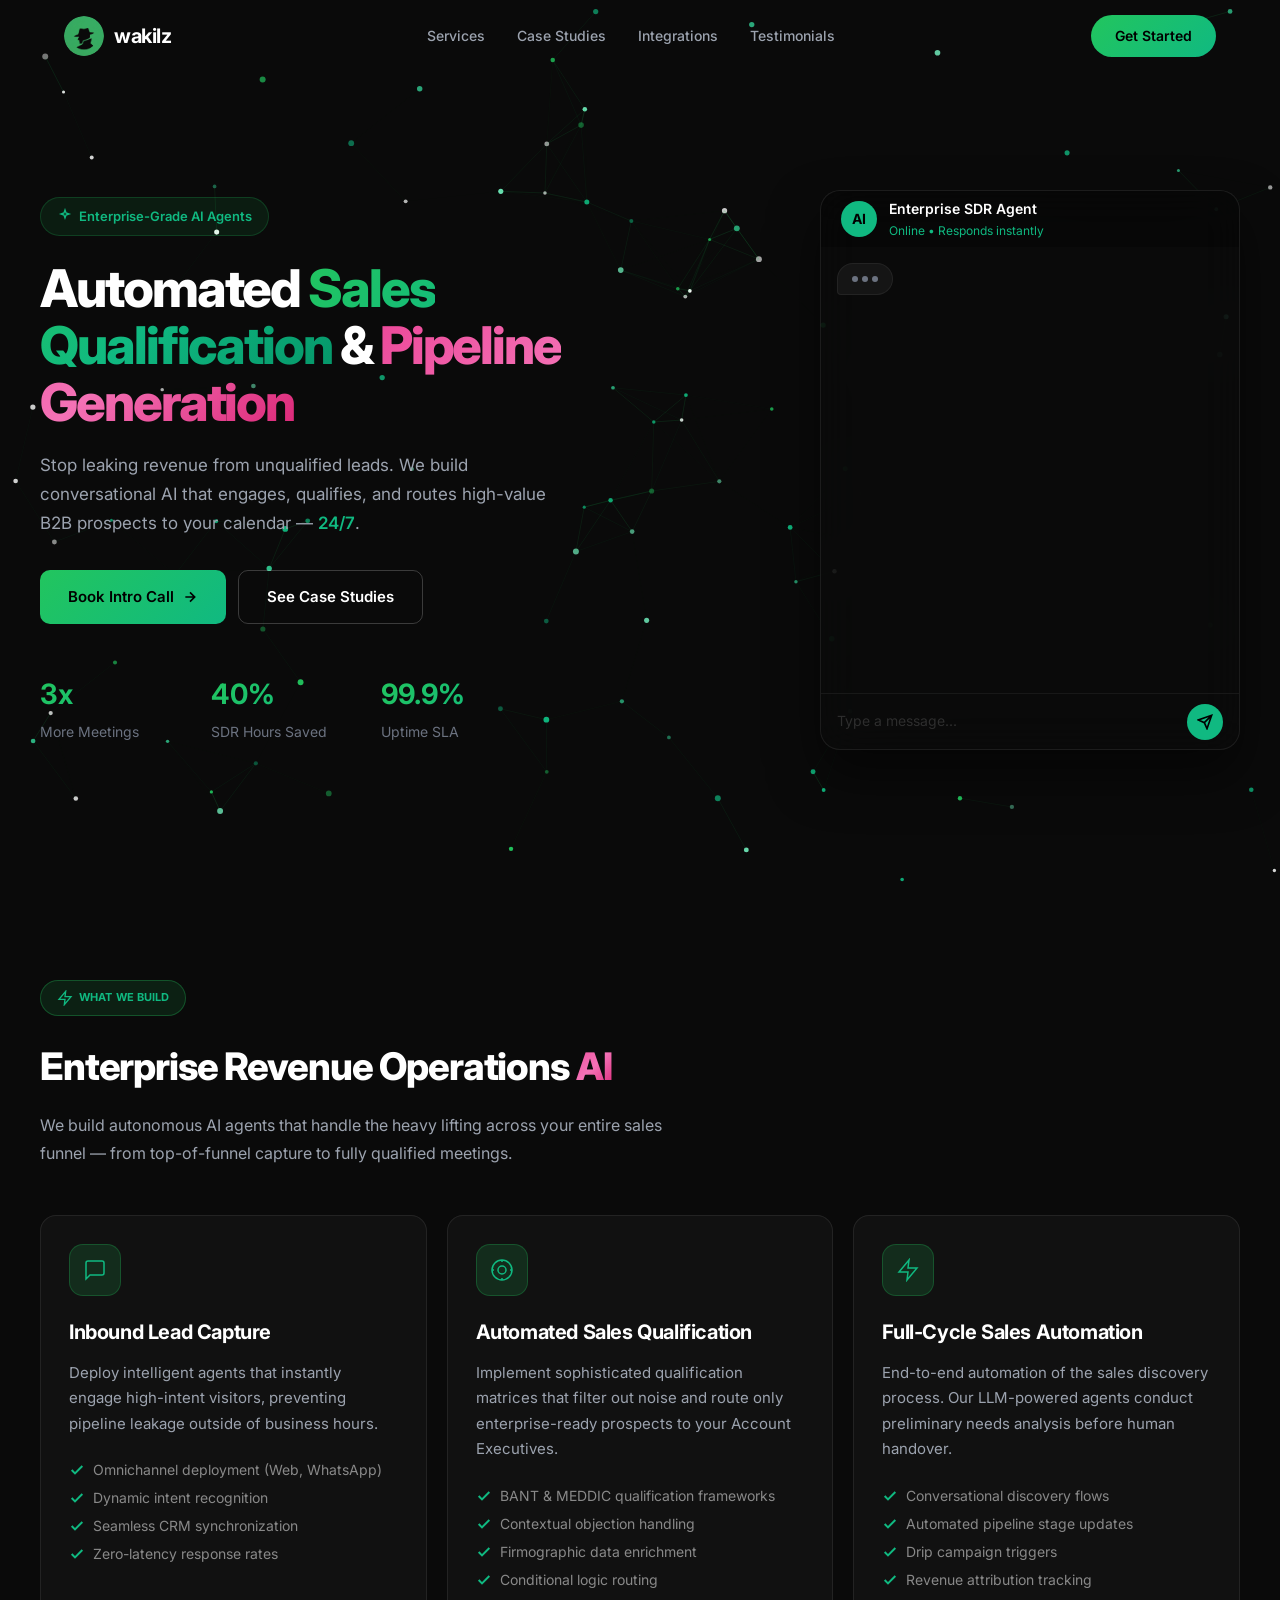
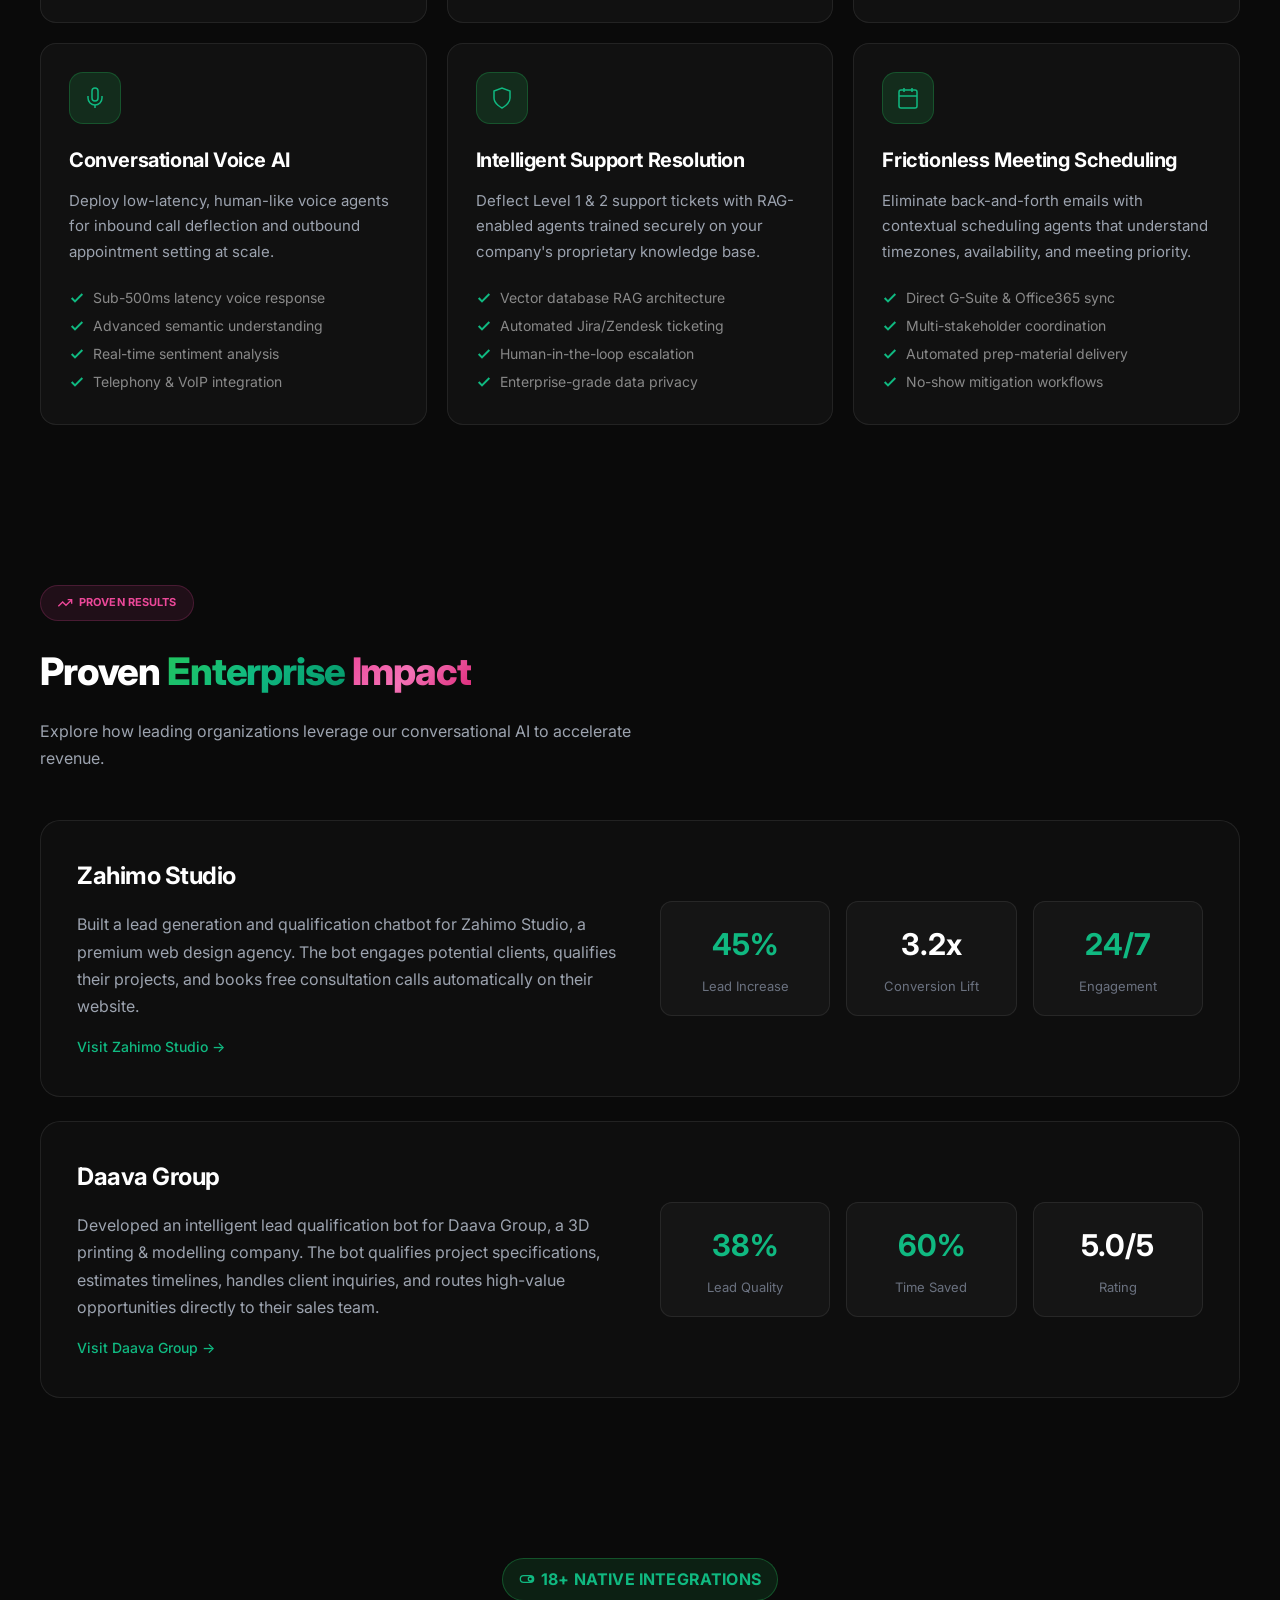
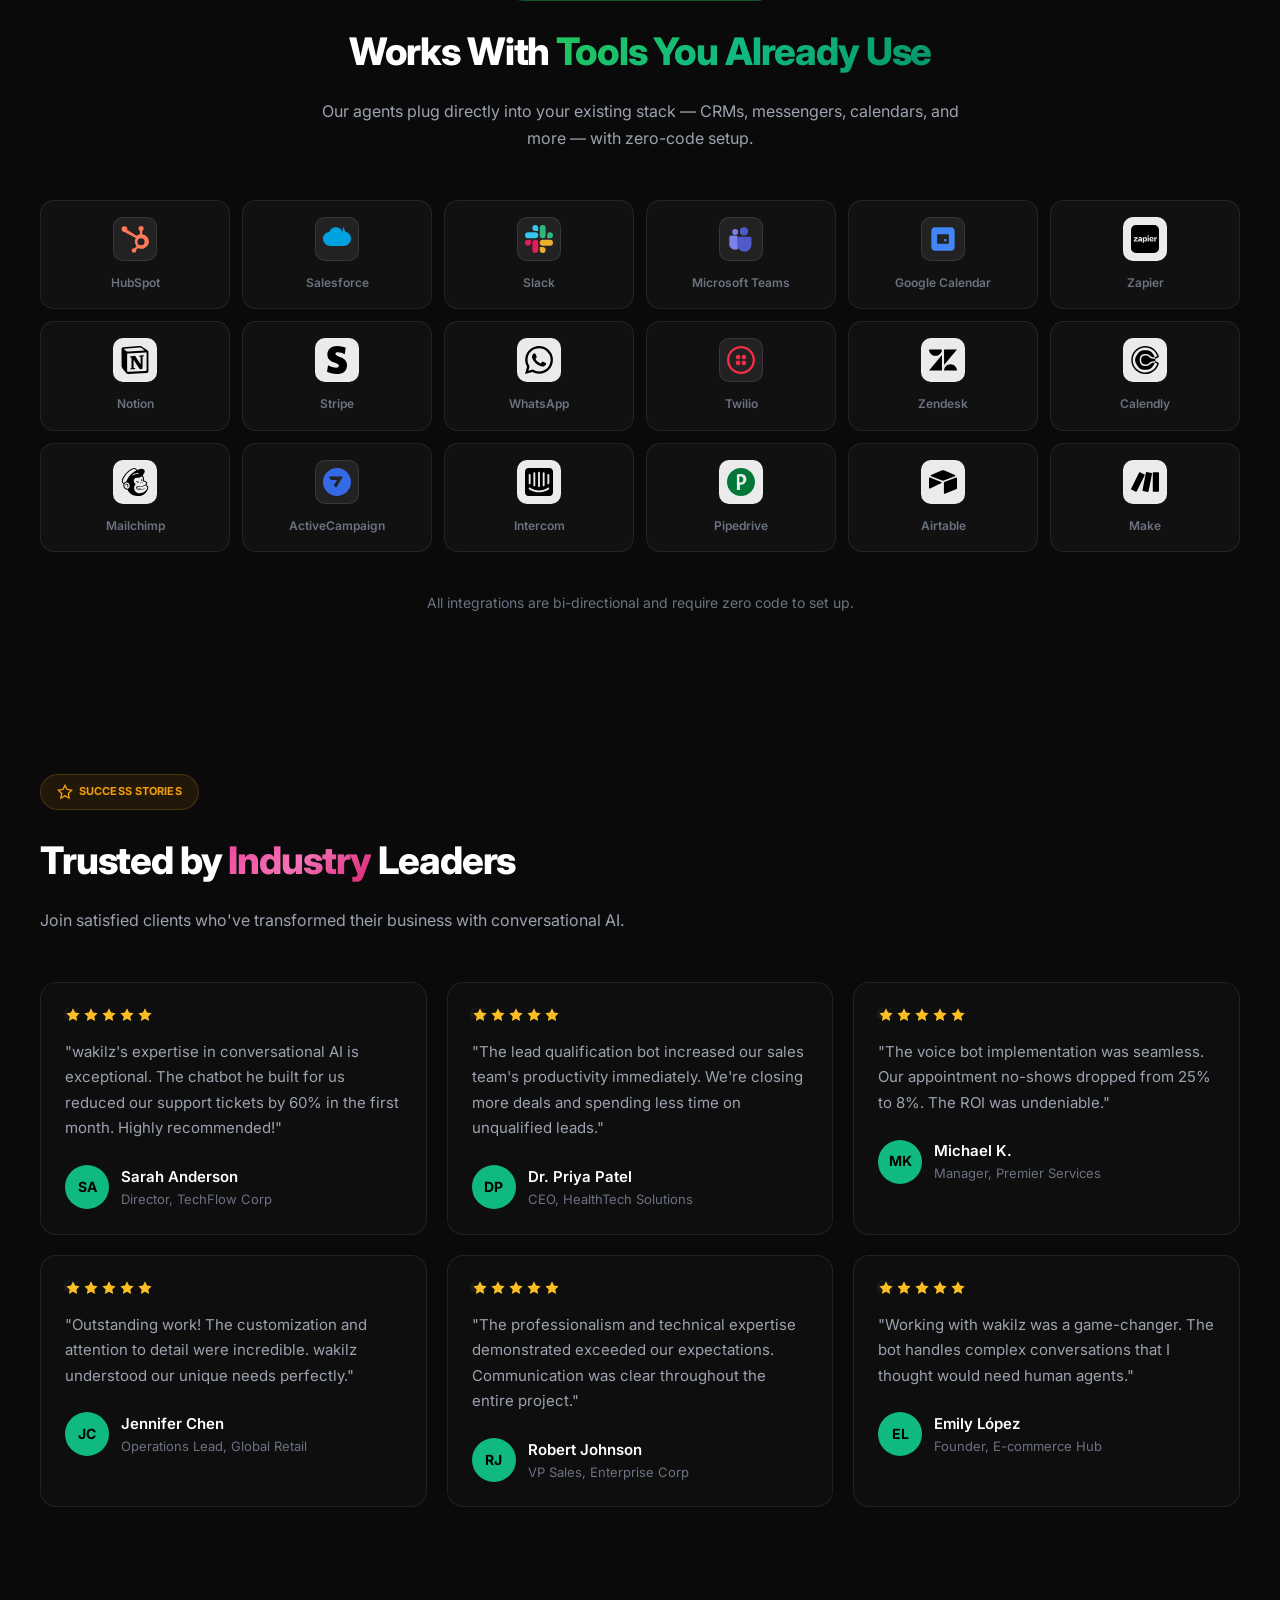
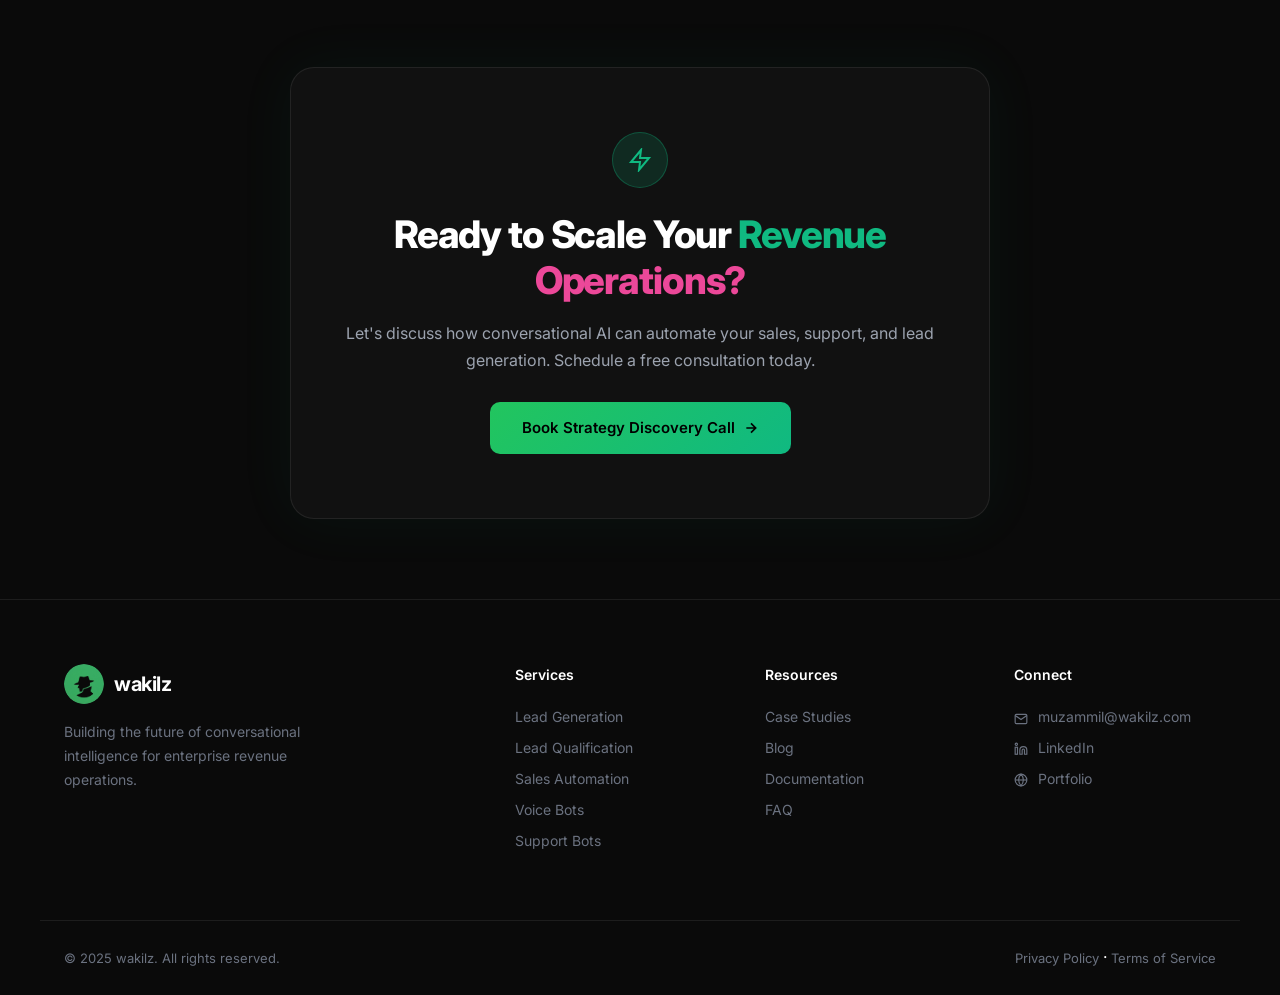
==== commit 5ffe135a: "siemap builder" ====
--- a/index.html
+++ b/index.html
@@ -1414,7 +1414,8 @@
                 <li><a href="#integrations">Integrations</a></li>
                 <li><a href="#testimonials">Testimonials</a></li>
             </ul>
-            <a href="https://calendar.app.google/t6bp5VNVe3BRzBcv7" target="_blank" rel="noopener" class="nav-cta">Get Started</a>
+            <a href="https://calendar.app.google/t6bp5VNVe3BRzBcv7" target="_blank" rel="noopener" class="nav-cta">Get
+                Started</a>
             <button class="mobile-menu-btn" aria-label="Menu">
                 <svg width="24" height="24" viewBox="0 0 24 24" fill="none" stroke="currentColor" stroke-width="2">
                     <path d="M4 6h16M4 12h16M4 18h16" />
@@ -1440,7 +1441,8 @@
                     routes high-value B2B prospects to your calendar — <span class="highlight">24/7</span>.
                 </p>
                 <div class="hero-buttons">
-                    <a href="https://calendar.app.google/t6bp5VNVe3BRzBcv7" target="_blank" rel="noopener" class="btn-primary">
+                    <a href="https://calendar.app.google/t6bp5VNVe3BRzBcv7" target="_blank" rel="noopener"
+                        class="btn-primary">
                         Book Intro Call
                         <svg width="16" height="16" viewBox="0 0 24 24" fill="none" stroke="currentColor"
                             stroke-width="2.5">
@@ -1726,6 +1728,7 @@
             </div>
         </div>
     </section>
+
 
     <!-- Integrations Section -->
     <section class="section" id="integrations">
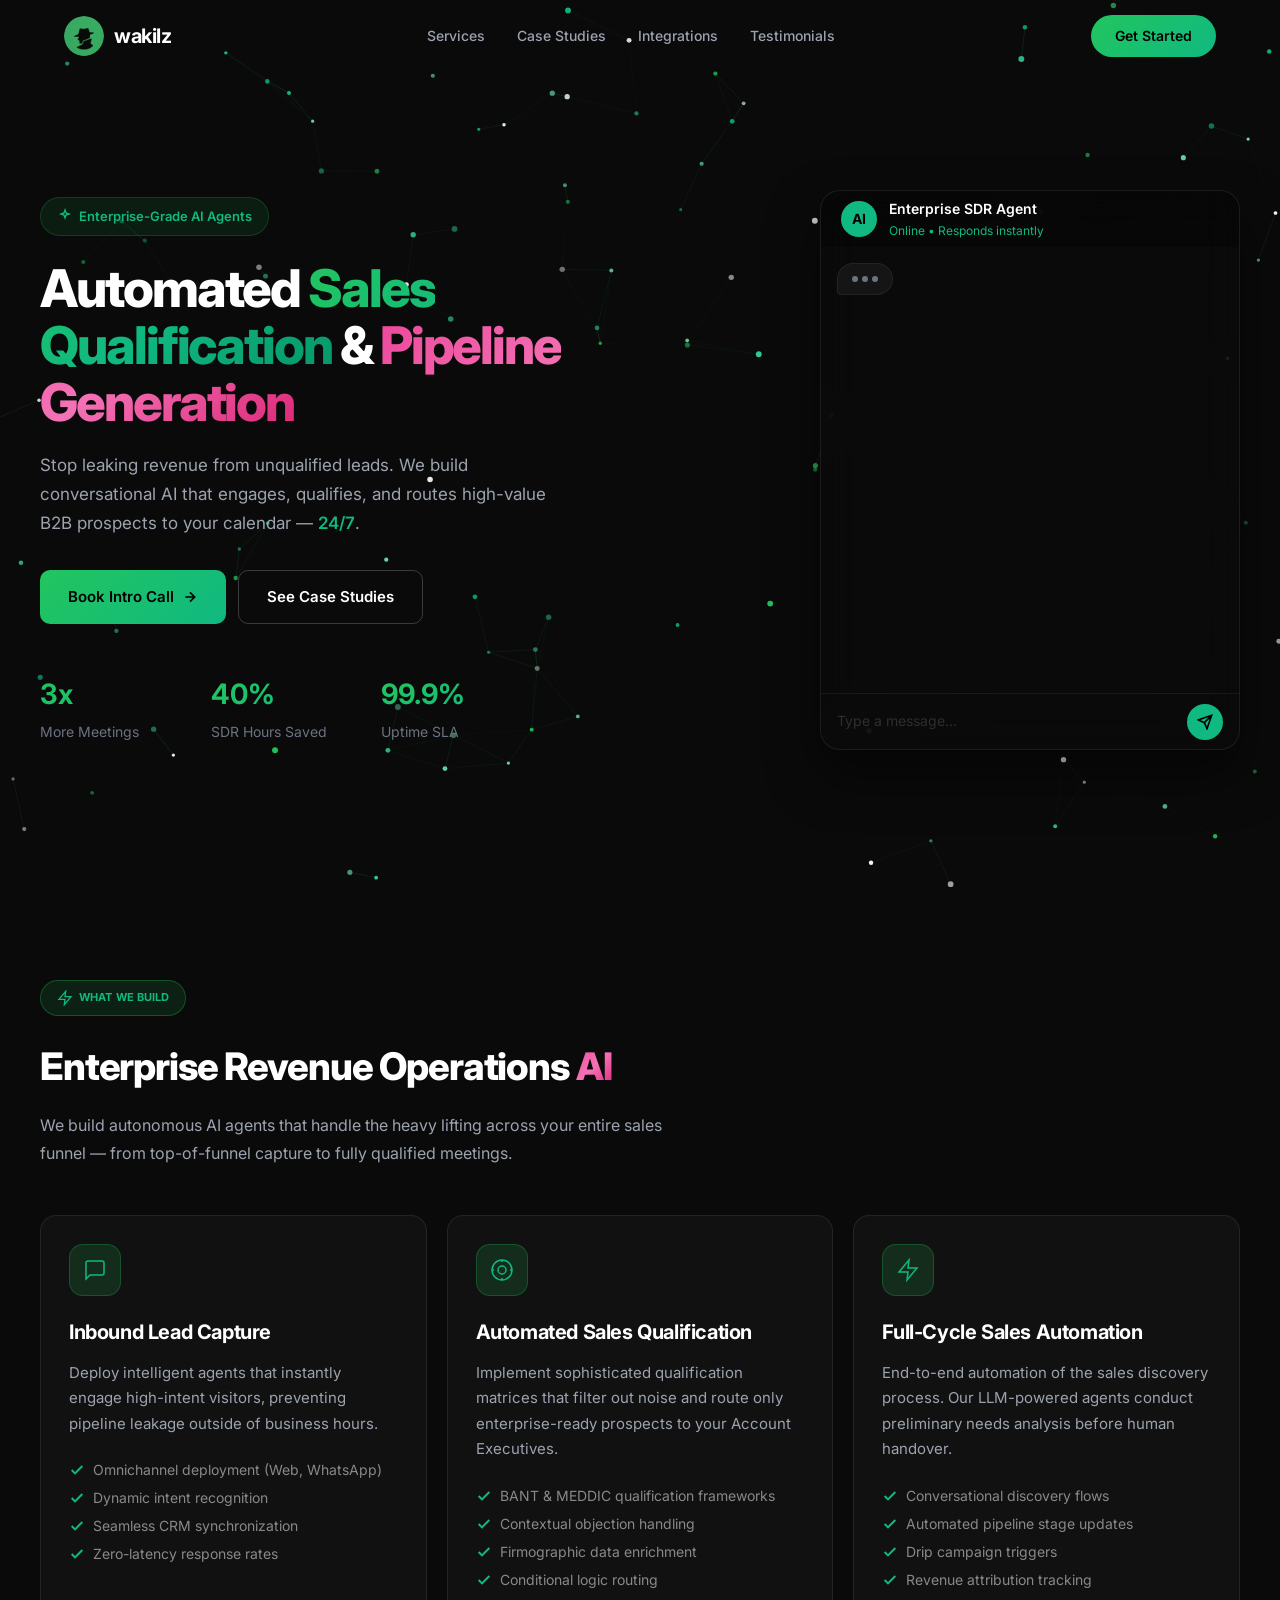
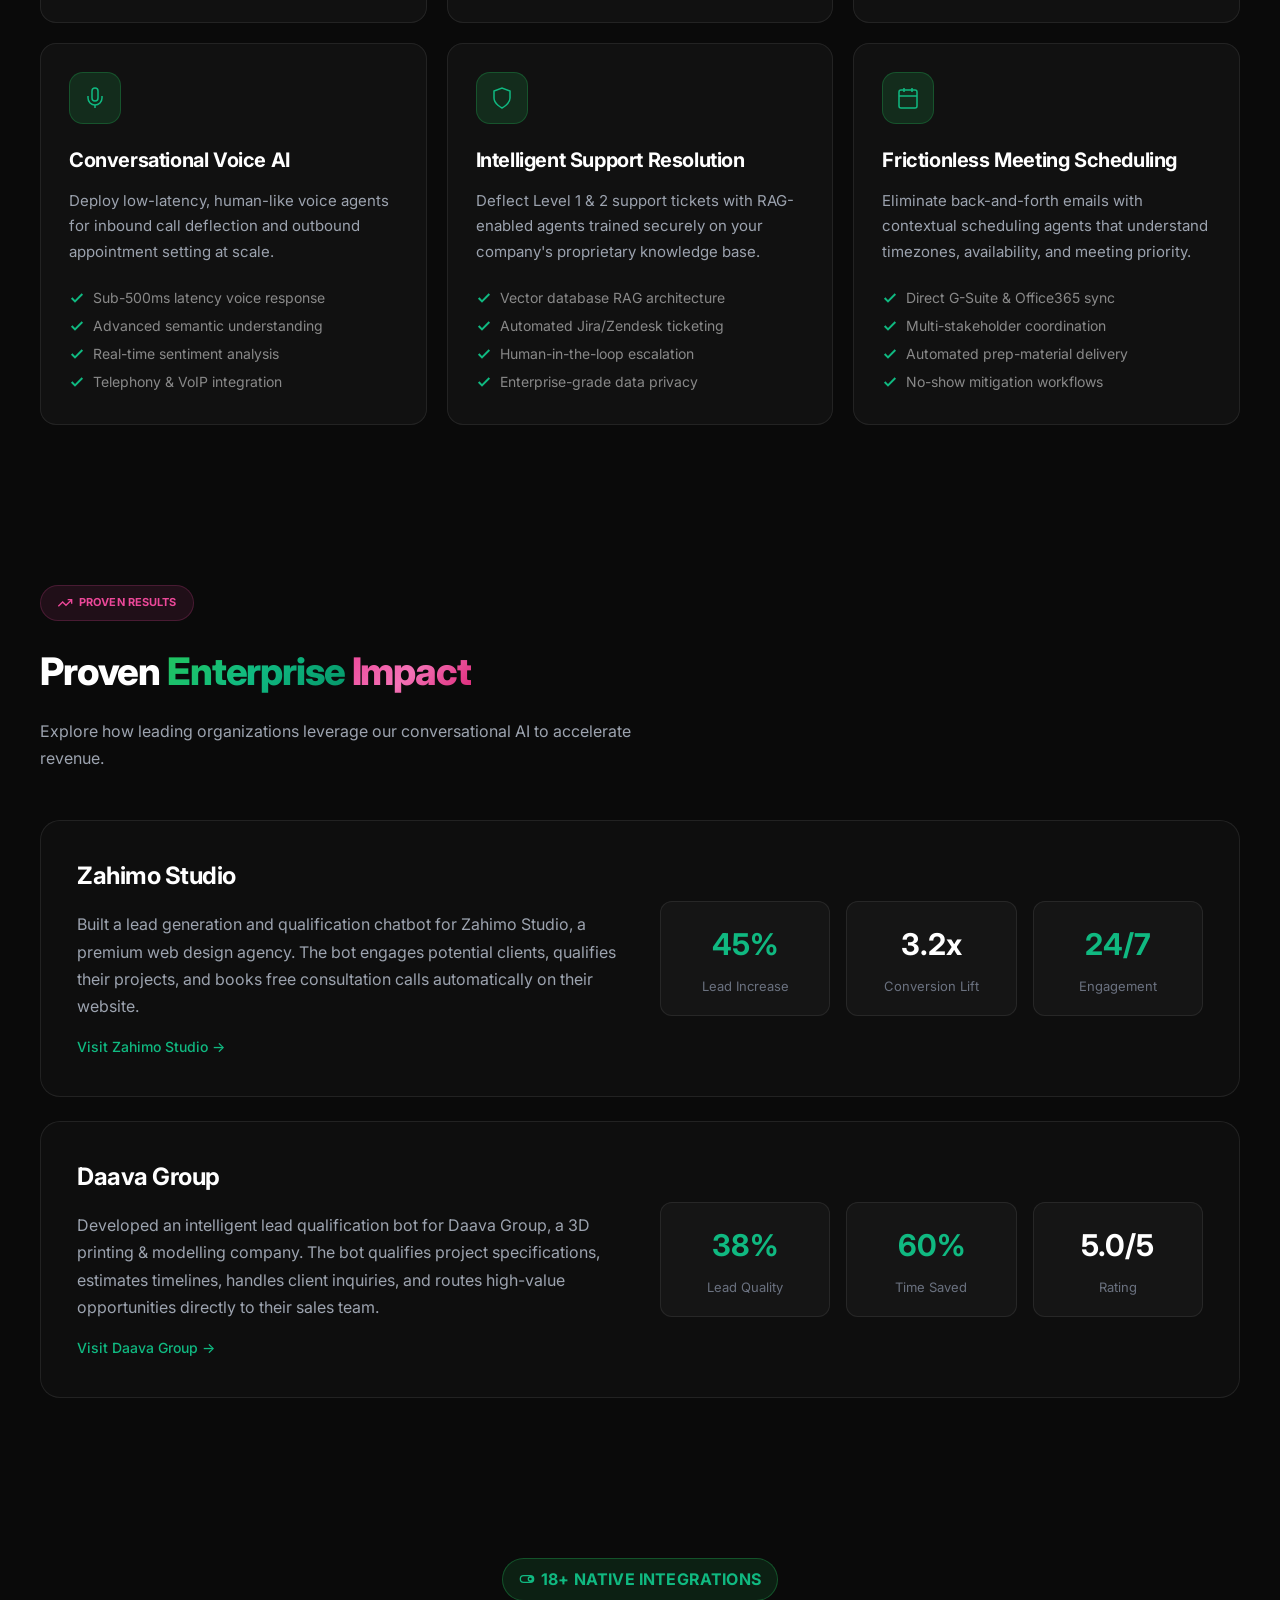
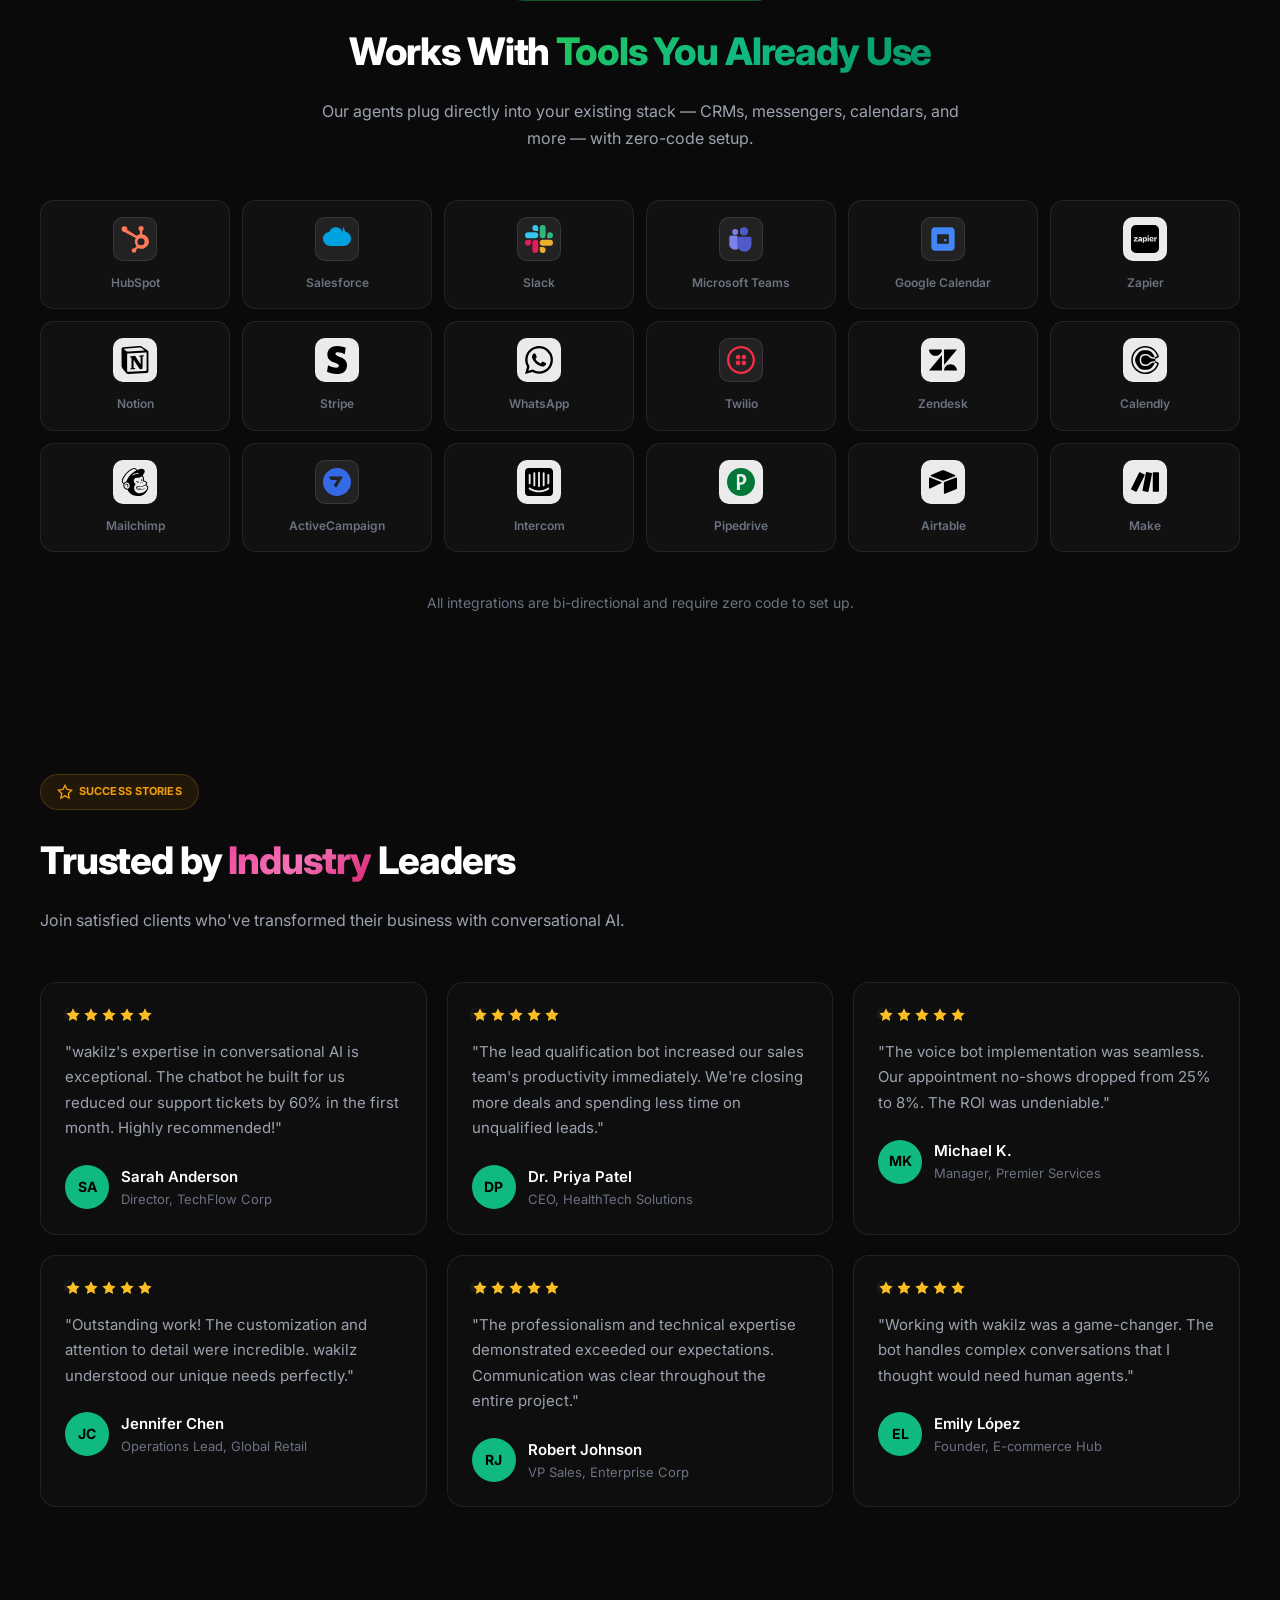
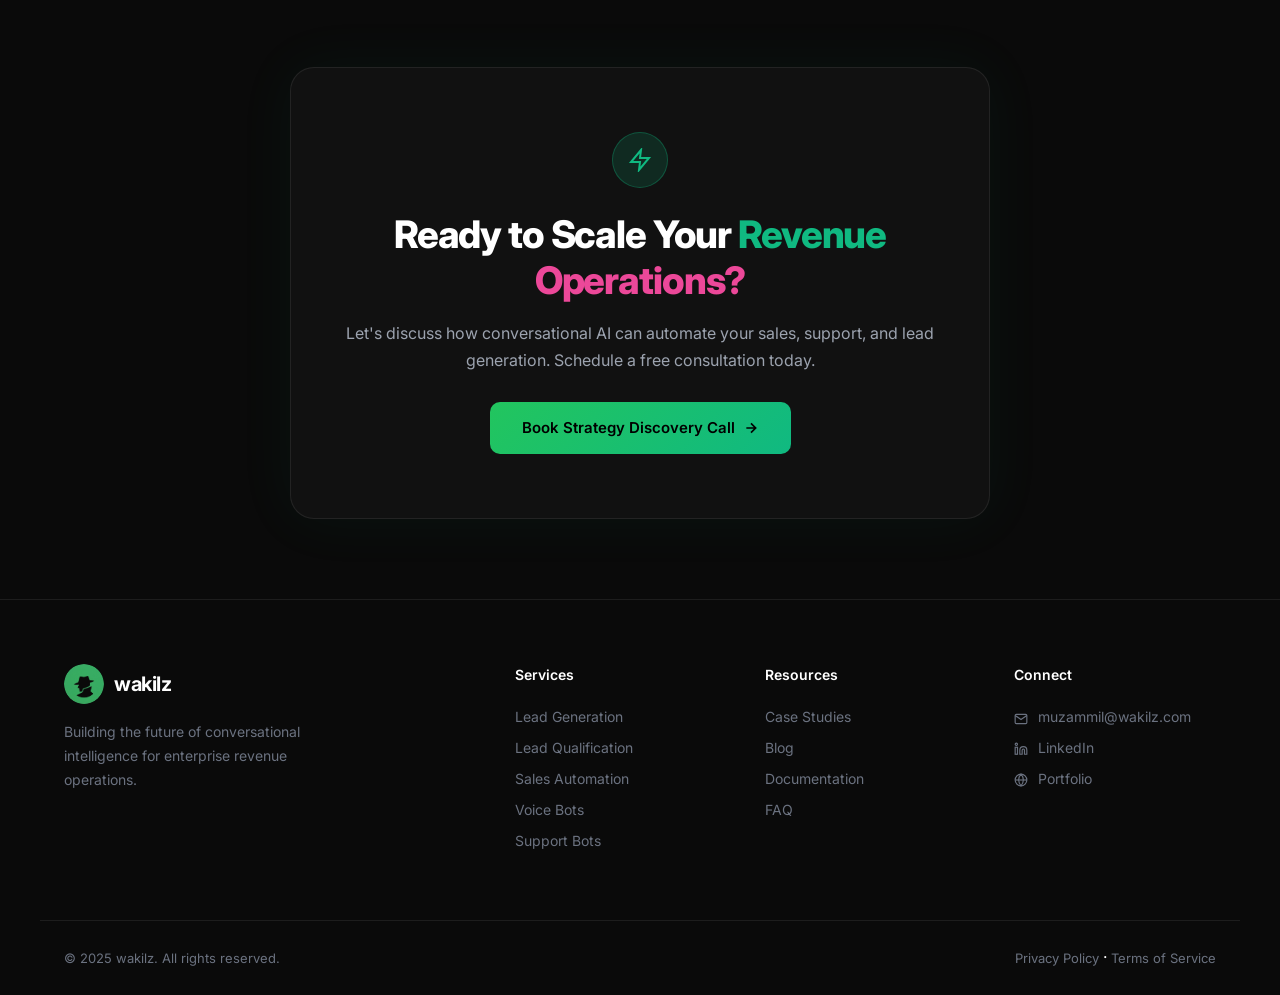
==== commit 88cc7c44: "checking" ====
--- a/index.html
+++ b/index.html
@@ -1423,6 +1423,7 @@
             </button>
         </div>
     </nav>
+
 
     <!-- Hero Section -->
     <section class="hero">
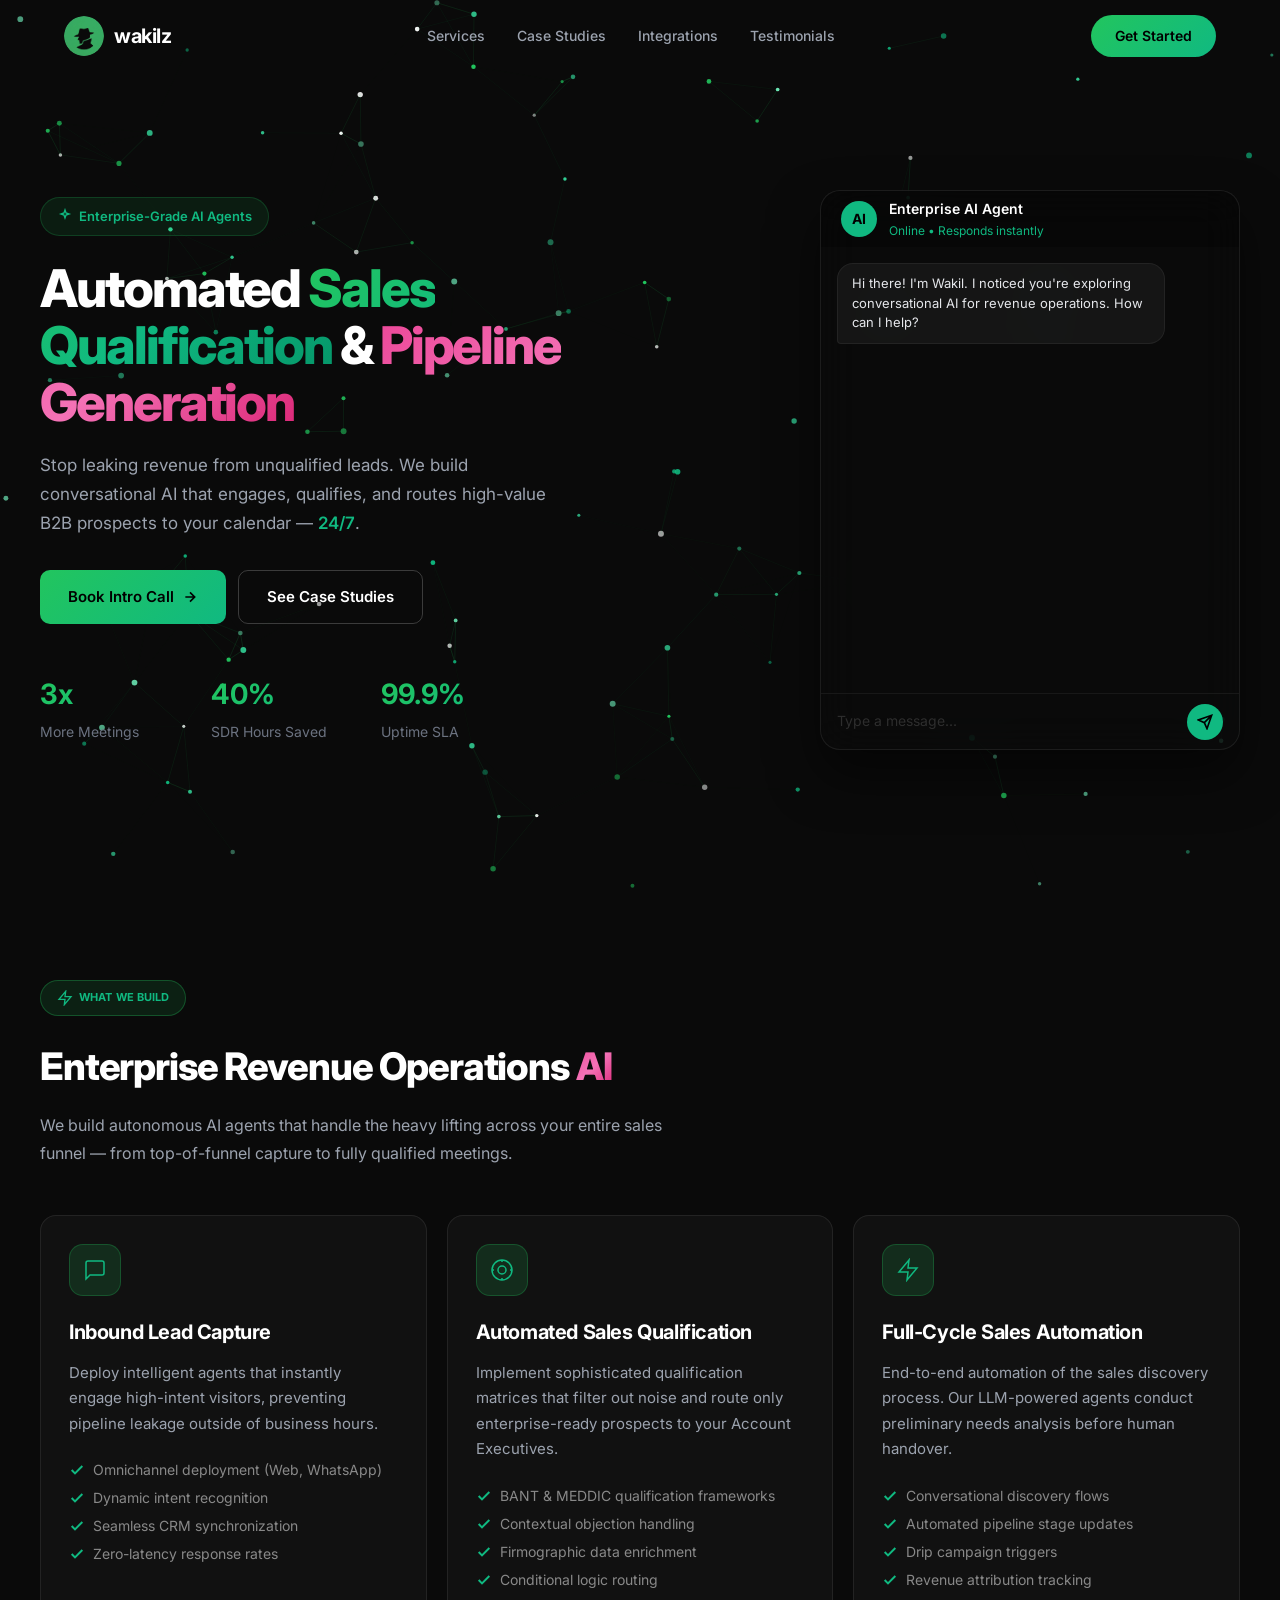
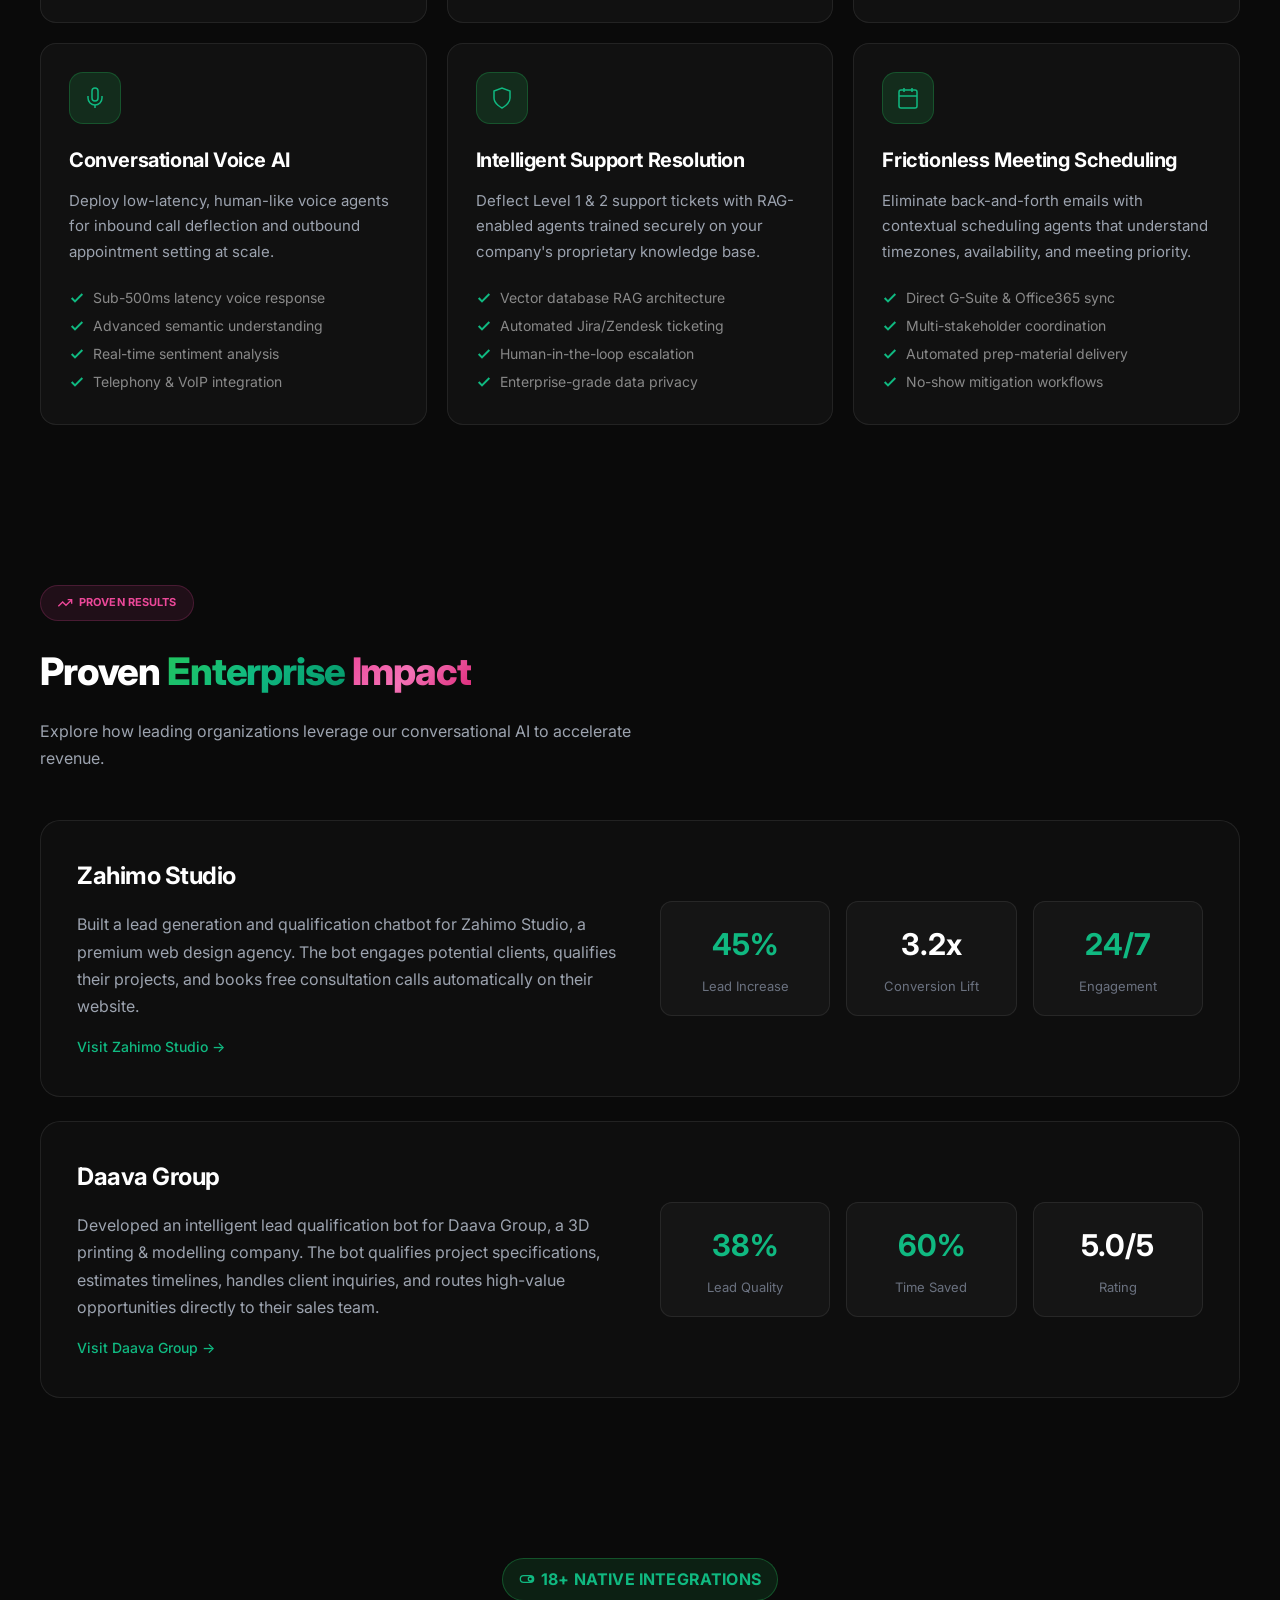
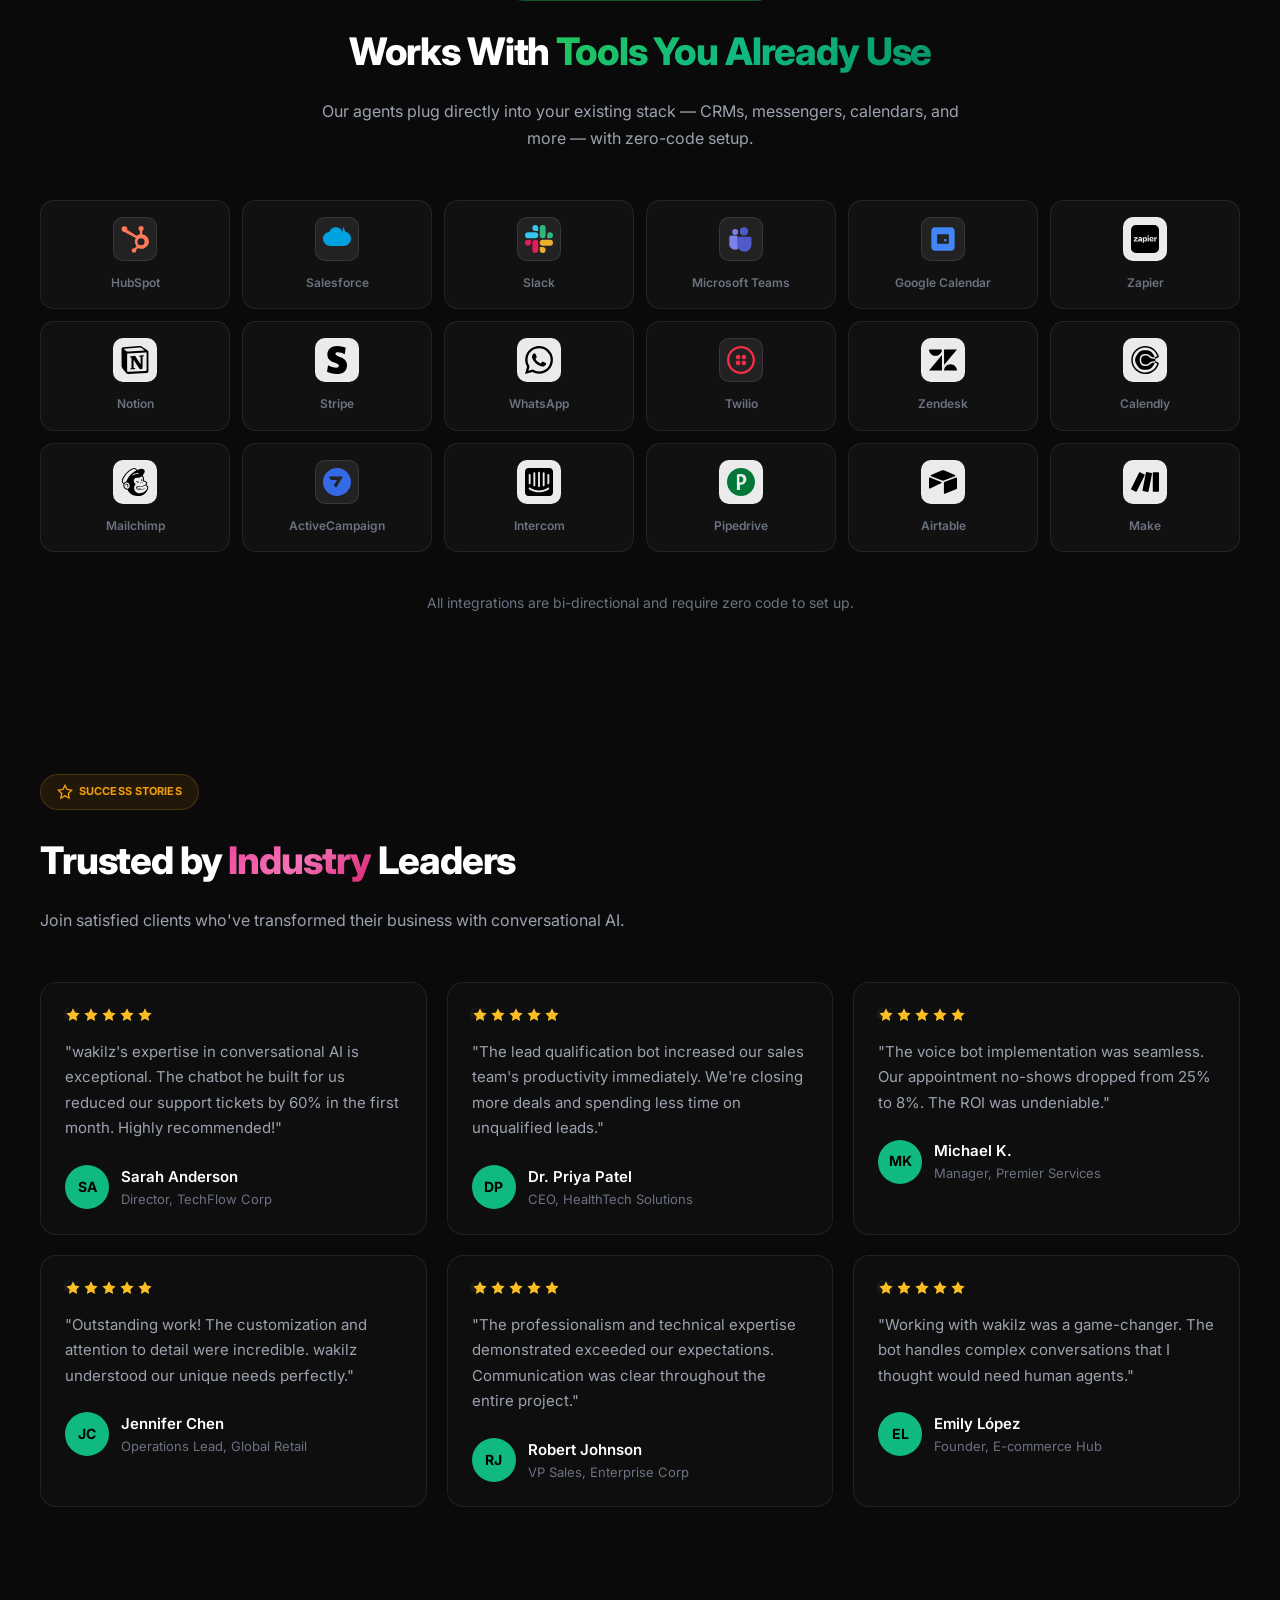
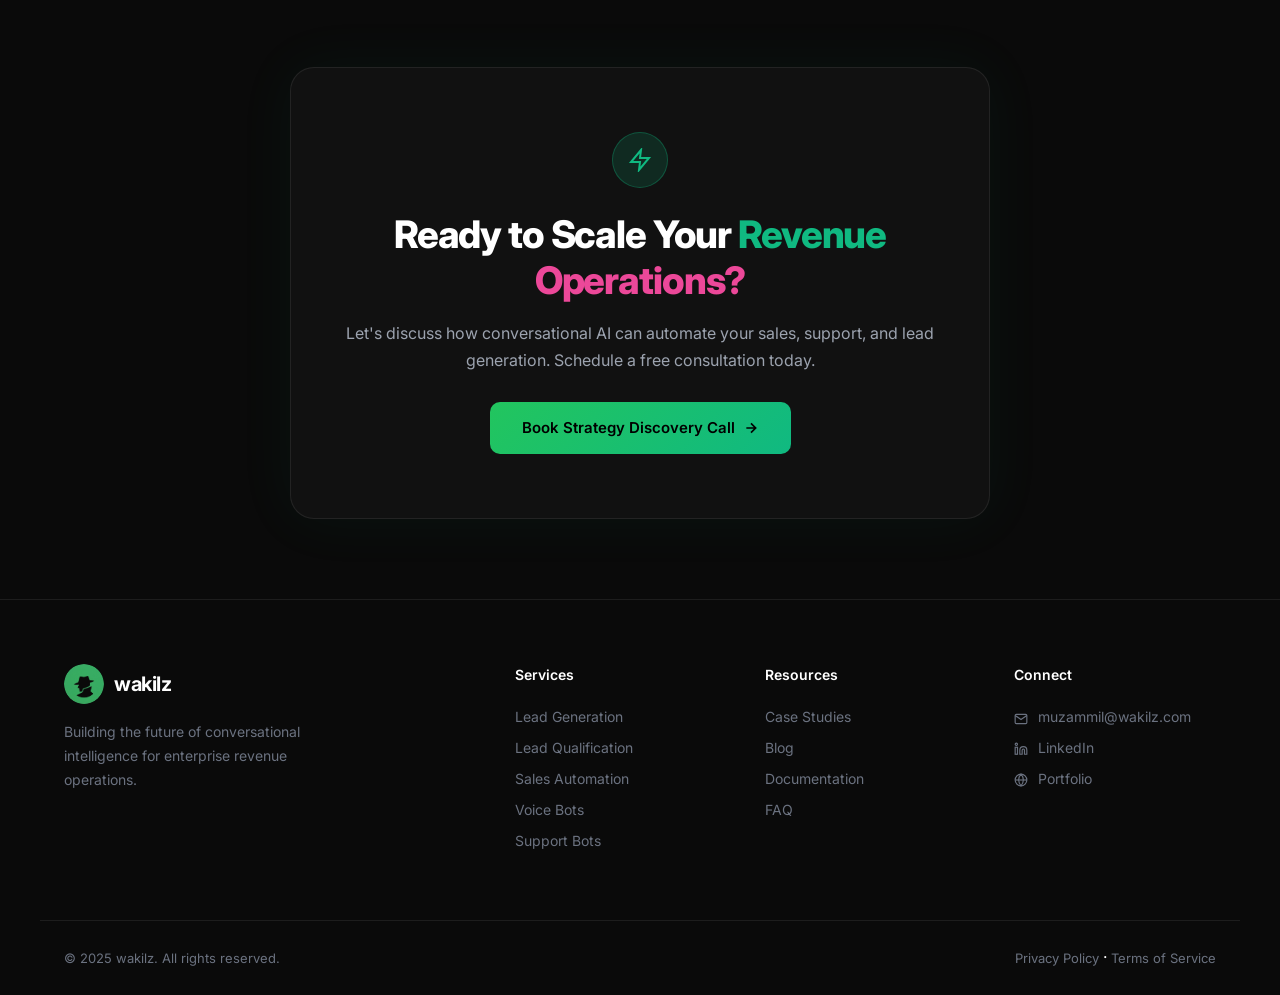
==== commit 311d88aa: "fixed mobile interface" ====
--- a/index.html
+++ b/index.html
@@ -1371,7 +1371,10 @@
 
         @media (max-width: 480px) {
             .chat-mockup {
-                display: none;
+                display: flex;
+                max-width: 100%;
+                height: 420px;
+                margin: 0 auto;
             }
 
             .footer-top {
@@ -1471,7 +1474,7 @@
                 <div class="chat-header">
                     <div class="chat-avatar">AI</div>
                     <div class="chat-title">
-                        <h4>Enterprise SDR Agent</h4>
+                        <h4>Enterprise AI Agent</h4>
                         <p>Online &bull; Responds instantly</p>
                     </div>
                 </div>
@@ -2206,7 +2209,7 @@
         // CHAT MOCKUP ANIMATION
         // ============================================
         const chatMessages = [
-            { type: 'bot', text: "Hi there! I'm Wakilz's AI SDR. I noticed you're exploring conversational AI for revenue operations. How can I help?" },
+            { type: 'bot', text: "Hi there! I'm Wakil. I noticed you're exploring conversational AI for revenue operations. How can I help?" },
             { type: 'user', text: "Just looking around. Not sure if AI is right for us." },
             { type: 'bot', text: "I completely understand. Many of our clients start there. What's your current biggest bottleneck in the sales process?" },
             { type: 'user', text: "Our reps spend too much time chasing unqualified leads." },
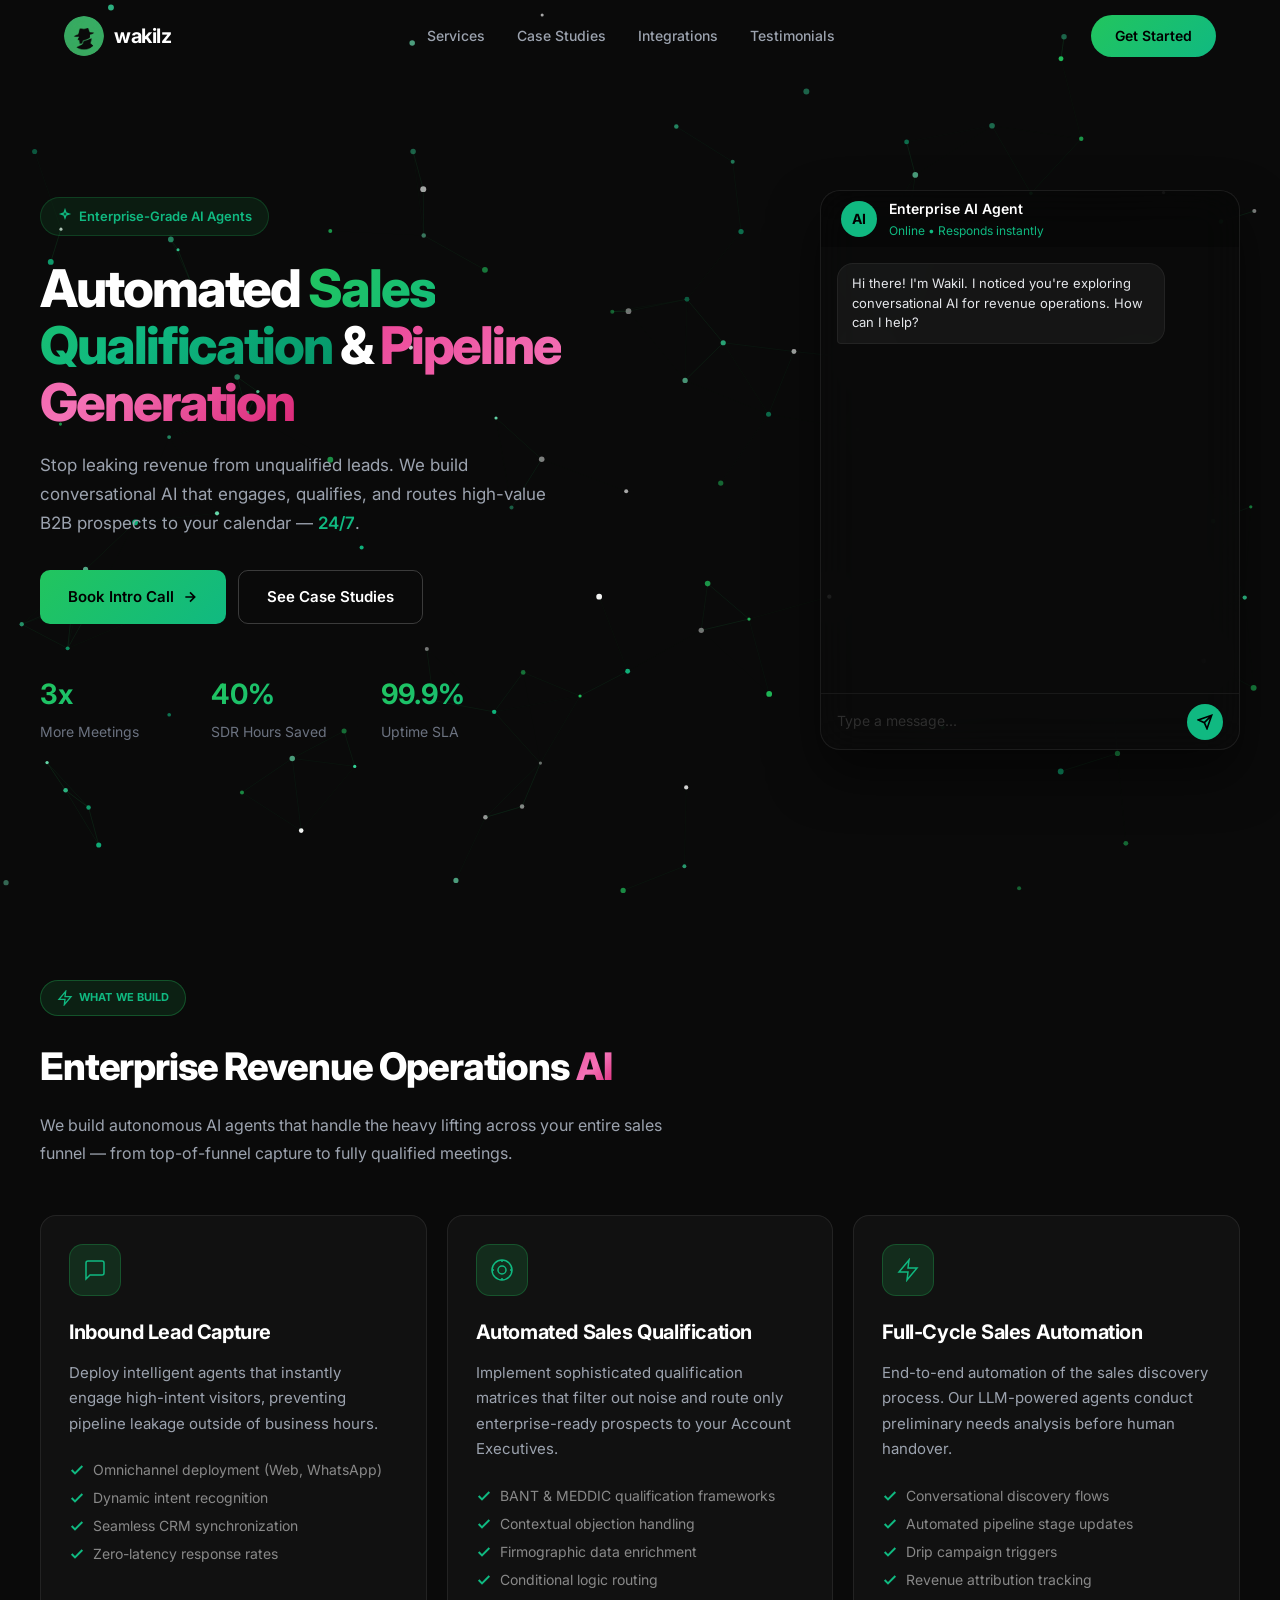
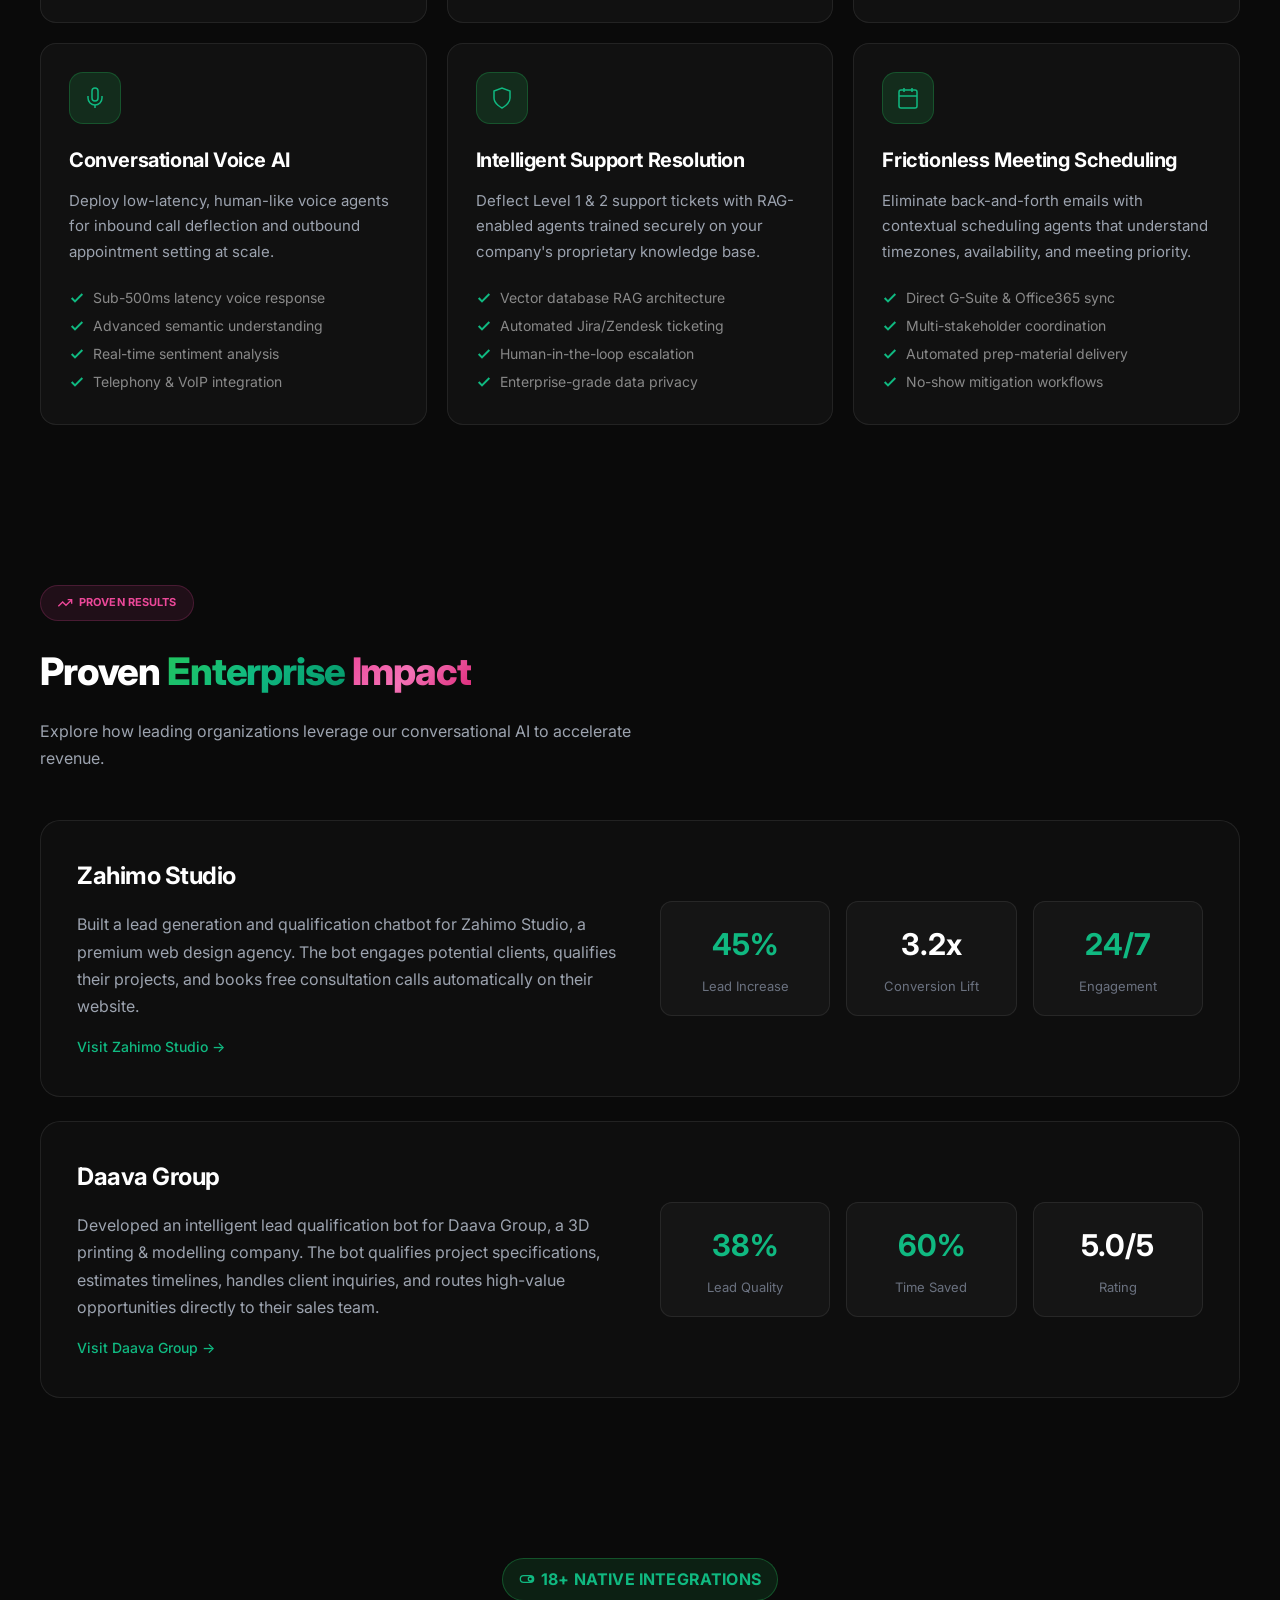
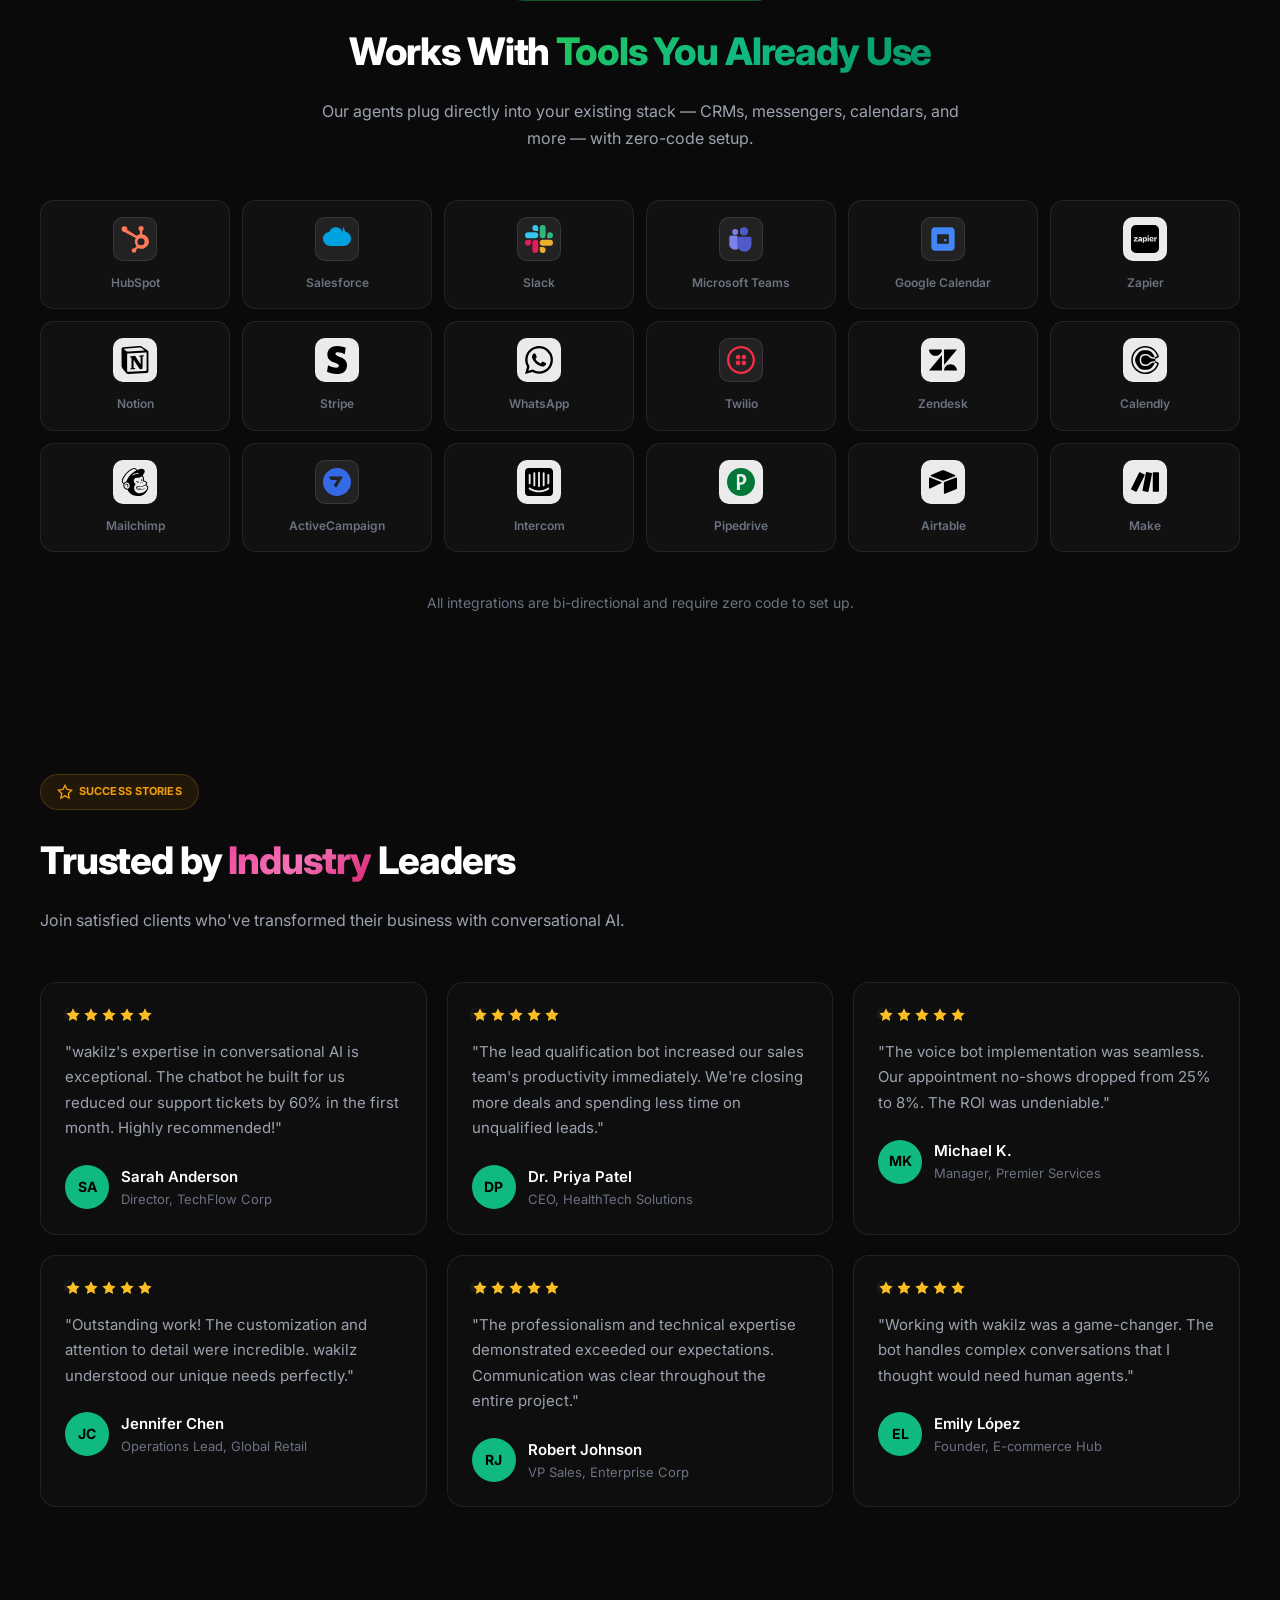
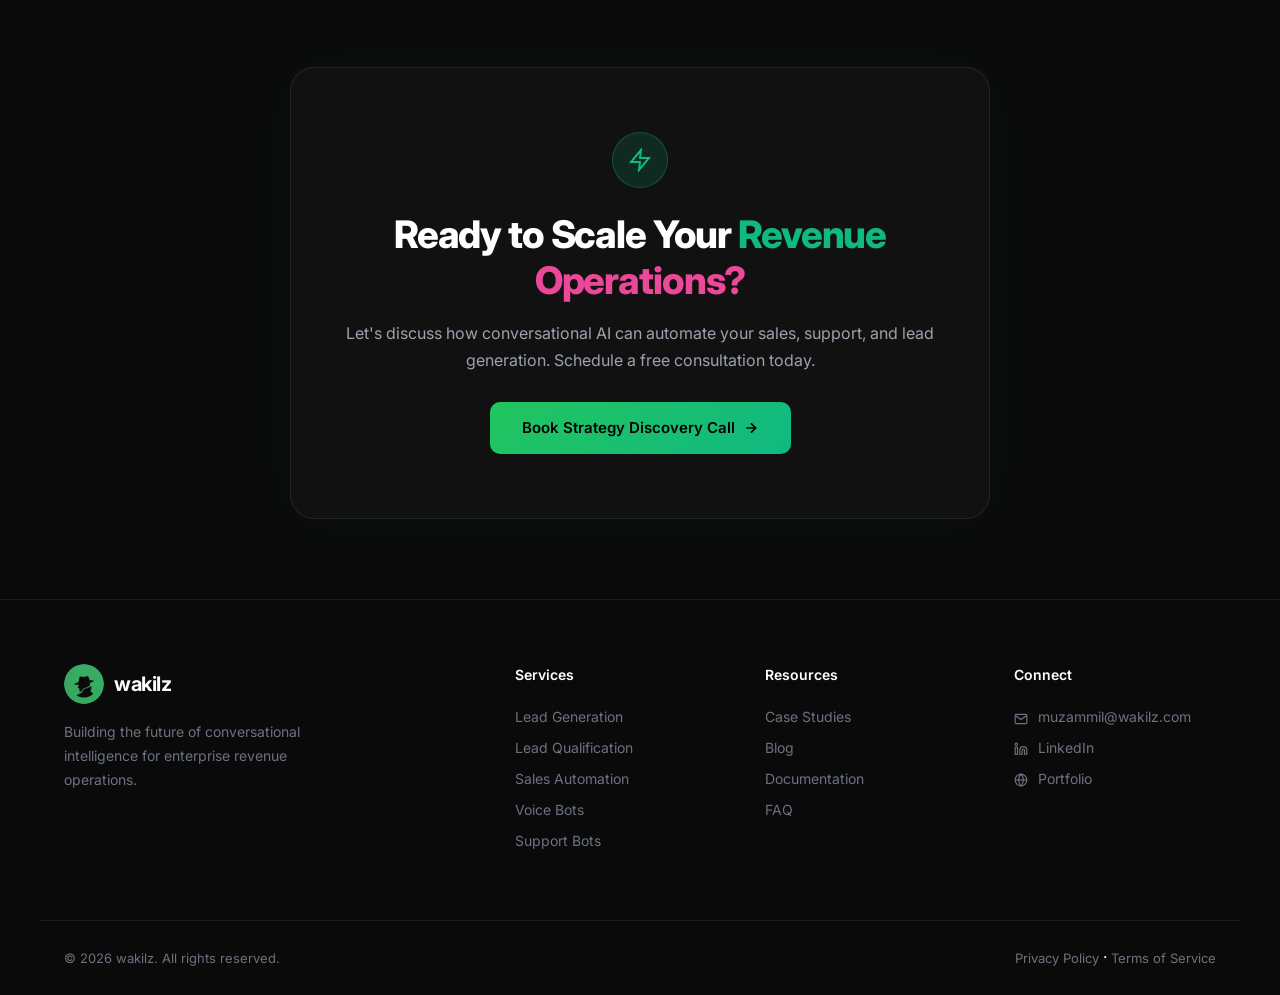
==== commit 579b612d: "fixing seo" ====
--- a/index.html
+++ b/index.html
@@ -4,11 +4,125 @@
 <head>
     <meta charset="UTF-8">
     <meta name="viewport" content="width=device-width, initial-scale=1.0">
-    <title>wakilz - AI Conversations & Lead Qualification</title>
+    <title>wakilz — AI-Powered Lead Qualification & B2B Sales Automation</title>
+
+    <!-- Primary SEO -->
+    <meta name="description" content="wakilz builds enterprise-grade conversational AI agents that qualify B2B leads, automate sales pipelines, and book meetings 24/7. Native HubSpot & Salesforce integration. No code required.">
+    <meta name="keywords" content="AI lead qualification, conversational AI, B2B sales automation, chatbot for lead generation, AI sales agent, HubSpot chatbot, Salesforce AI, voice bot, revenue operations AI">
+    <meta name="author" content="Muzammil Mohammed">
+    <meta name="robots" content="index, follow">
+    <link rel="canonical" href="https://www.wakilz.com/">
+
+    <!-- Open Graph (LinkedIn, Facebook, WhatsApp) -->
+    <meta property="og:type" content="website">
+    <meta property="og:url" content="https://www.wakilz.com/">
+    <meta property="og:title" content="wakilz — AI-Powered Lead Qualification & B2B Sales Automation">
+    <meta property="og:description" content="Stop leaking revenue from unqualified leads. wakilz builds conversational AI agents that engage, qualify, and route high-value B2B prospects to your calendar — 24/7.">
+    <meta property="og:image" content="https://www.wakilz.com/assets/images/logo.png">
+    <meta property="og:image:alt" content="wakilz AI Sales Automation">
+    <meta property="og:site_name" content="wakilz">
+    <meta property="og:locale" content="en_US">
+
+    <!-- Twitter Card -->
+    <meta name="twitter:card" content="summary_large_image">
+    <meta name="twitter:title" content="wakilz — AI-Powered Lead Qualification & B2B Sales Automation">
+    <meta name="twitter:description" content="Stop leaking revenue from unqualified leads. wakilz builds conversational AI agents that qualify and route high-value B2B prospects — 24/7.">
+    <meta name="twitter:image" content="https://www.wakilz.com/assets/images/logo.png">
+
+    <!-- Favicon -->
     <link rel="icon" type="image/png" href="./assets/images/logo.png">
+    <link rel="apple-touch-icon" href="./assets/images/logo.png">
+
+    <!-- Preload LCP resource -->
+    <link rel="preload" as="image" href="./assets/images/logo.png">
+
+    <!-- Google Fonts -->
     <link rel="preconnect" href="https://fonts.googleapis.com">
     <link rel="preconnect" href="https://fonts.gstatic.com" crossorigin>
     <link href="https://fonts.googleapis.com/css2?family=Inter:wght@400;500;600;700;800&display=swap" rel="stylesheet">
+
+    <!-- JSON-LD Structured Data -->
+    <script type="application/ld+json">
+    {
+      "@context": "https://schema.org",
+      "@graph": [
+        {
+          "@type": "WebApplication",
+          "@id": "https://www.wakilz.com/#webapp",
+          "name": "wakilz",
+          "url": "https://www.wakilz.com/",
+          "description": "Enterprise-grade conversational AI platform for B2B lead qualification, sales automation, voice bots, and meeting scheduling. Native integrations with HubSpot, Salesforce, Slack, and 15+ tools.",
+          "applicationCategory": "BusinessApplication",
+          "operatingSystem": "Web",
+          "offers": {
+            "@type": "Offer",
+            "description": "Custom AI agent development and deployment for enterprise revenue operations",
+            "url": "https://calendar.app.google/t6bp5VNVe3BRzBcv7"
+          },
+          "provider": {
+            "@id": "https://www.wakilz.com/#person"
+          },
+          "featureList": [
+            "AI Lead Qualification",
+            "Conversational Sales Automation",
+            "Voice Bot Development",
+            "HubSpot & Salesforce Integration",
+            "Meeting Scheduling Automation",
+            "24/7 Inbound Lead Capture"
+          ]
+        },
+        {
+          "@type": "Person",
+          "@id": "https://www.wakilz.com/#person",
+          "name": "Muzammil Mohammed",
+          "url": "https://www.wakilz.com/",
+          "email": "muzammil@wakilz.com",
+          "sameAs": [
+            "https://www.linkedin.com/in/muzammil-mohammed-ai"
+          ],
+          "jobTitle": "AI Workflow Architect",
+          "description": "Builder of enterprise conversational AI agents for B2B revenue operations, lead qualification, and sales automation."
+        },
+        {
+          "@type": "FAQPage",
+          "mainEntity": [
+            {
+              "@type": "Question",
+              "name": "How long does AI agent implementation take?",
+              "acceptedAnswer": {
+                "@type": "Answer",
+                "text": "Typically under 2 weeks from kickoff to deployment. wakilz handles prompt engineering, knowledge base ingestion, and end-to-end testing."
+              }
+            },
+            {
+              "@type": "Question",
+              "name": "Does wakilz integrate with HubSpot and Salesforce?",
+              "acceptedAnswer": {
+                "@type": "Answer",
+                "text": "Yes. wakilz offers native bi-directional integrations with HubSpot, Salesforce, and 15+ other platforms including Slack, Zapier, Calendly, and Zendesk — zero code required."
+              }
+            },
+            {
+              "@type": "Question",
+              "name": "What ROI can I expect from AI lead qualification?",
+              "acceptedAnswer": {
+                "@type": "Answer",
+                "text": "Clients with similar inbound volumes typically see a 3x increase in qualified meetings booked within the first 45 days, plus 40% recovery of SDR hours previously spent on unqualified leads."
+              }
+            },
+            {
+              "@type": "Question",
+              "name": "What is the uptime SLA for wakilz AI agents?",
+              "acceptedAnswer": {
+                "@type": "Answer",
+                "text": "wakilz guarantees a 99.9% uptime SLA for all deployed AI agents."
+              }
+            }
+          ]
+        }
+      ]
+    }
+    </script>
     <style>
         *,
         *::before,
@@ -2057,7 +2171,7 @@
             </div>
         </div>
         <div class="footer-bottom">
-            <p>&copy; 2025 wakilz. All rights reserved.</p>
+            <p>&copy; 2026 wakilz. All rights reserved.</p>
             <div>
                 <a href="#">Privacy Policy</a> &middot; <a href="#">Terms of Service</a>
             </div>
@@ -2374,6 +2488,23 @@
             integrationsGrid.appendChild(div);
         });
     </script>
+
+    <script type="text/javascript">
+        (function (d, t) {
+            var v = d.createElement(t), s = d.getElementsByTagName(t)[0];
+            v.onload = function () {
+                window.voiceflow.chat.load({
+                    verify: { projectID: '69cede500fa5039ef01162c1' },
+                    url: 'https://general-runtime.voiceflow.com',
+                    versionID: 'production',
+                    voice: {
+                        url: "https://runtime-api.voiceflow.com"
+                    }
+                });
+            }
+            v.src = "https://cdn.voiceflow.com/widget-next/bundle.mjs"; v.type = "text/javascript"; s.parentNode.insertBefore(v, s);
+        })(document, 'script');
+    </script>
 </body>
 
 </html>
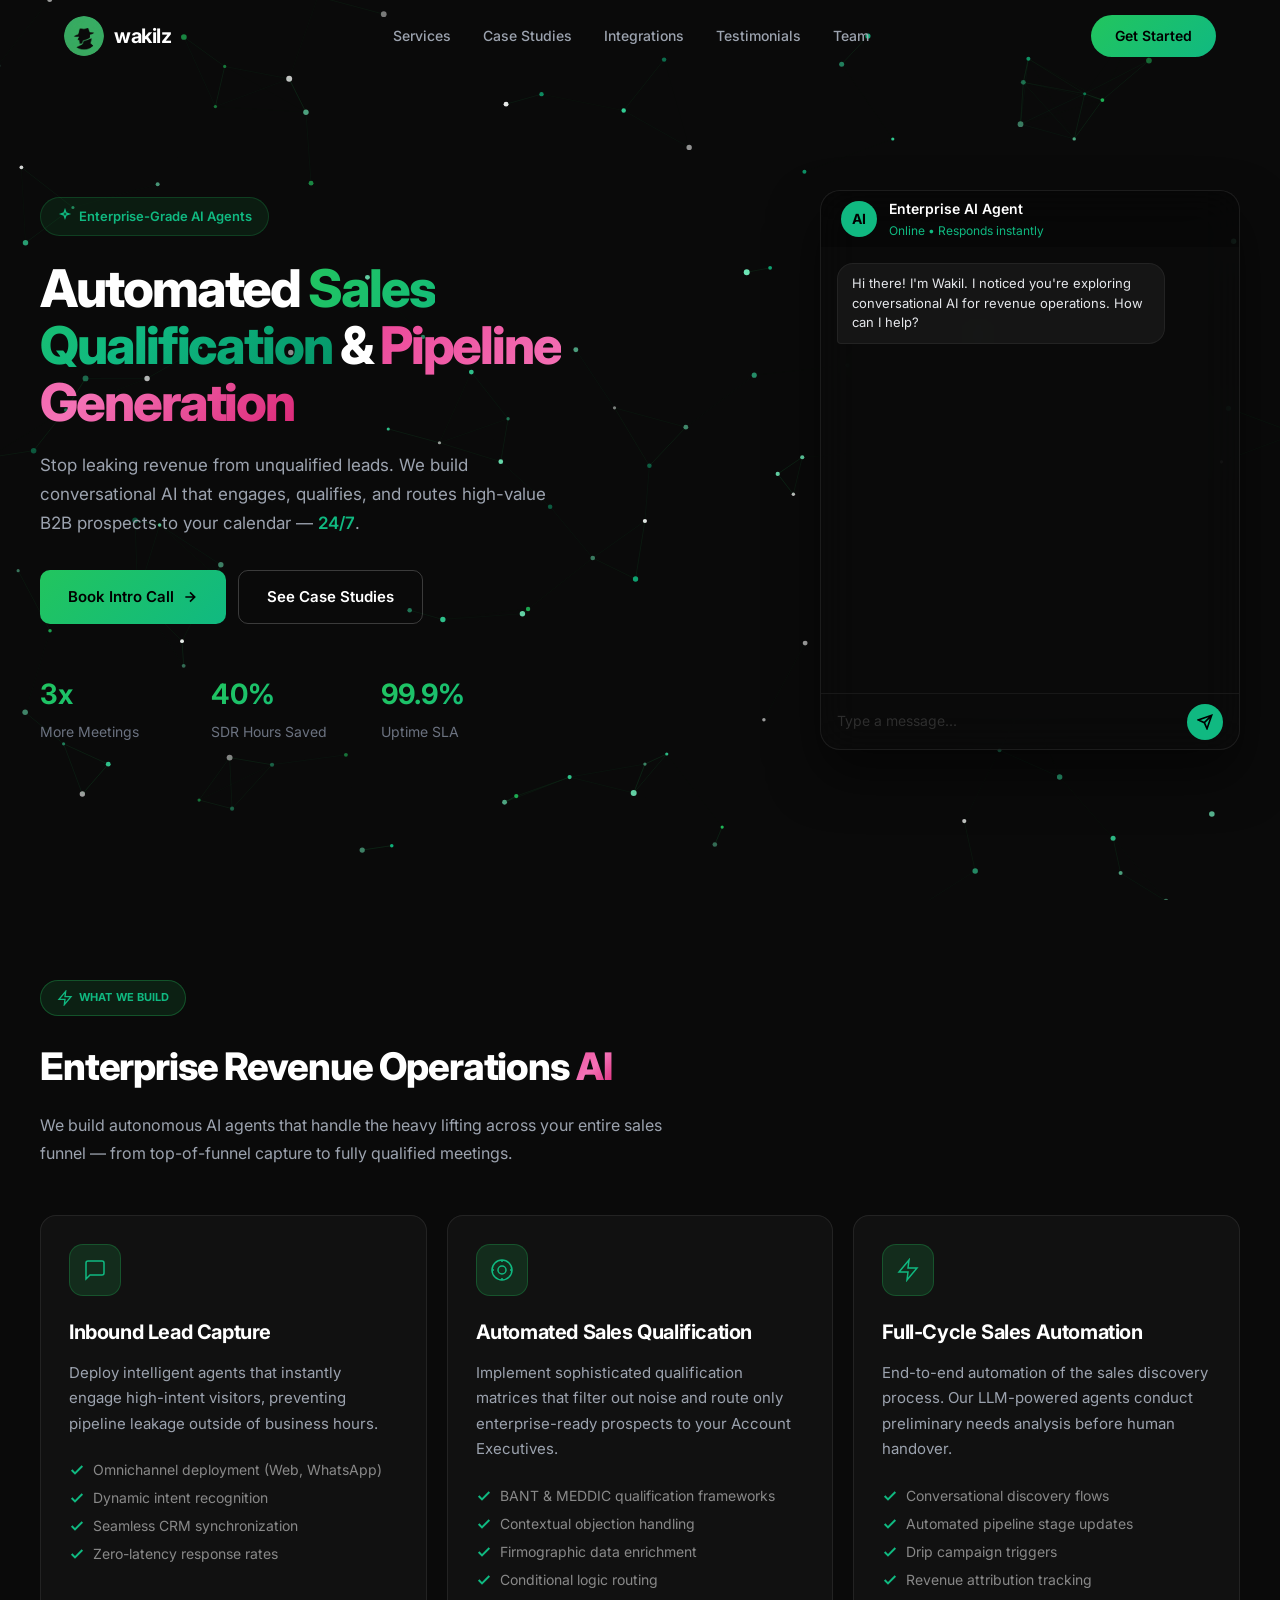
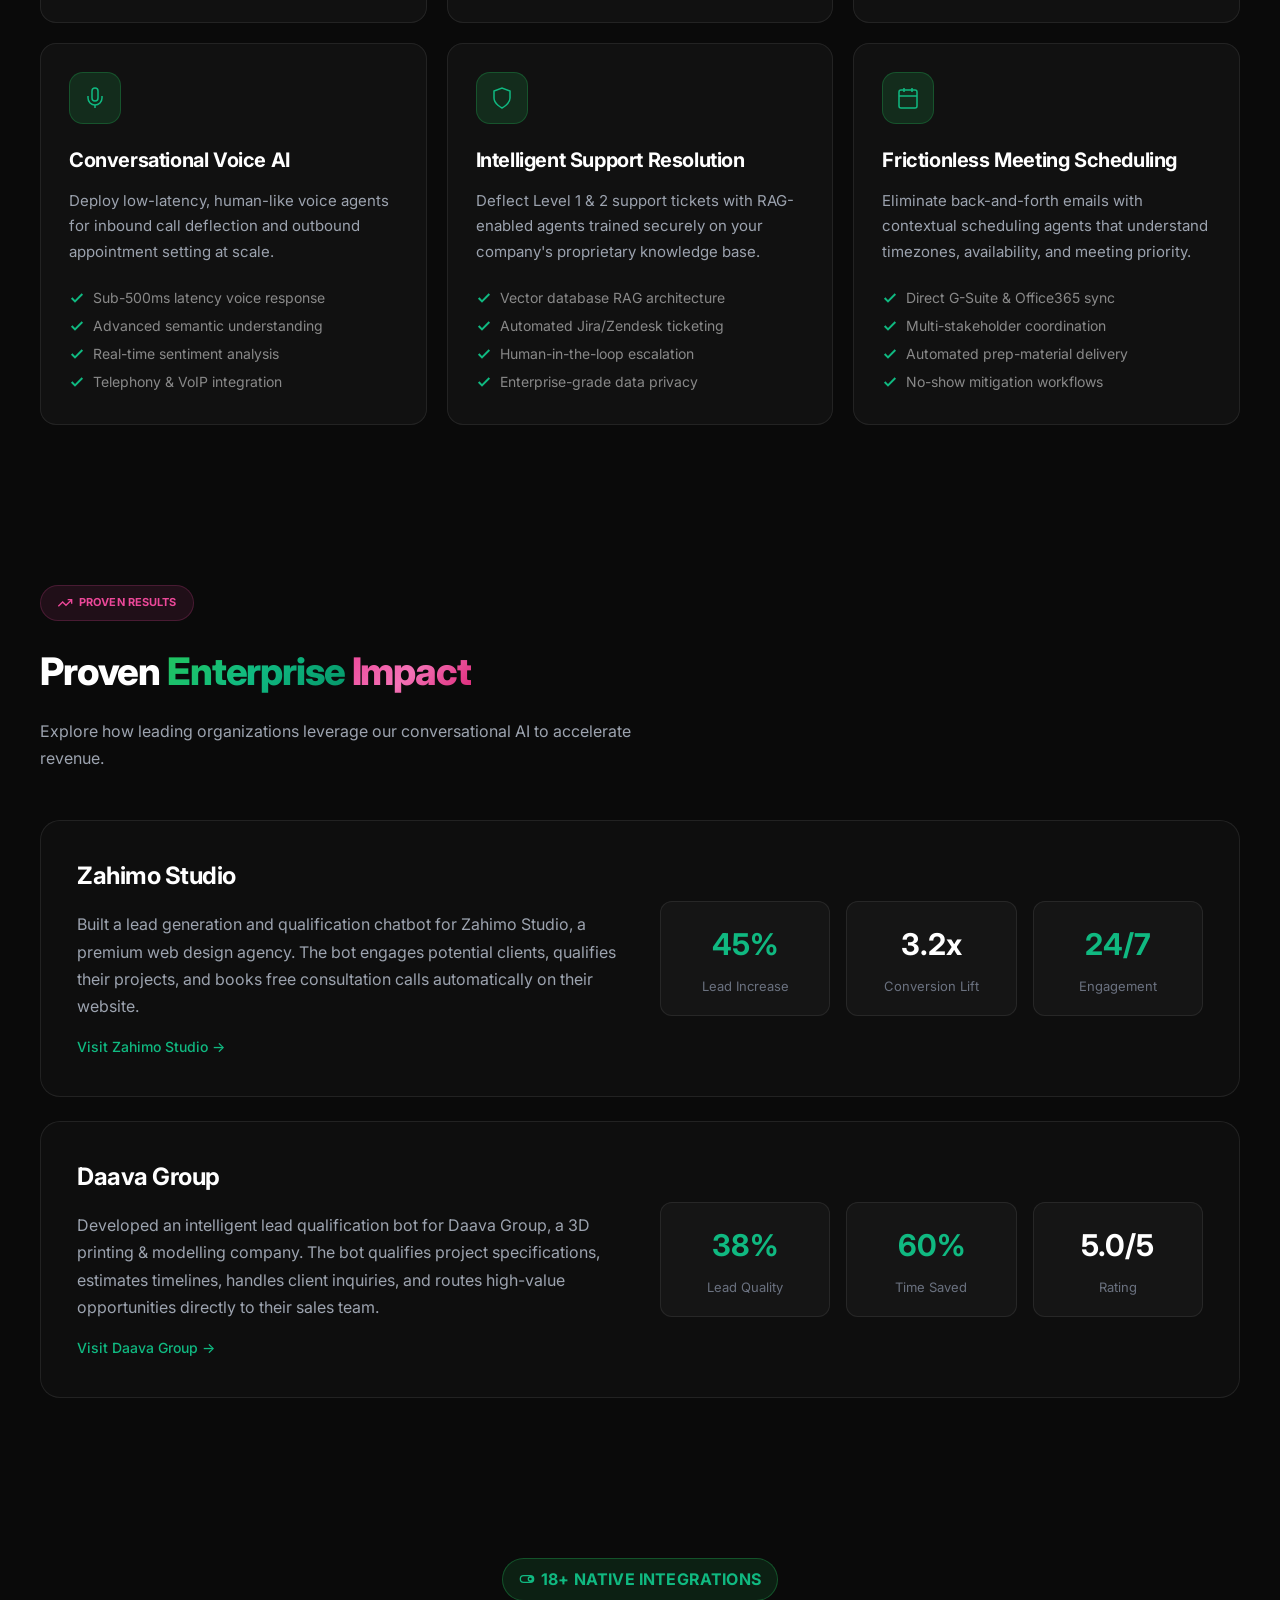
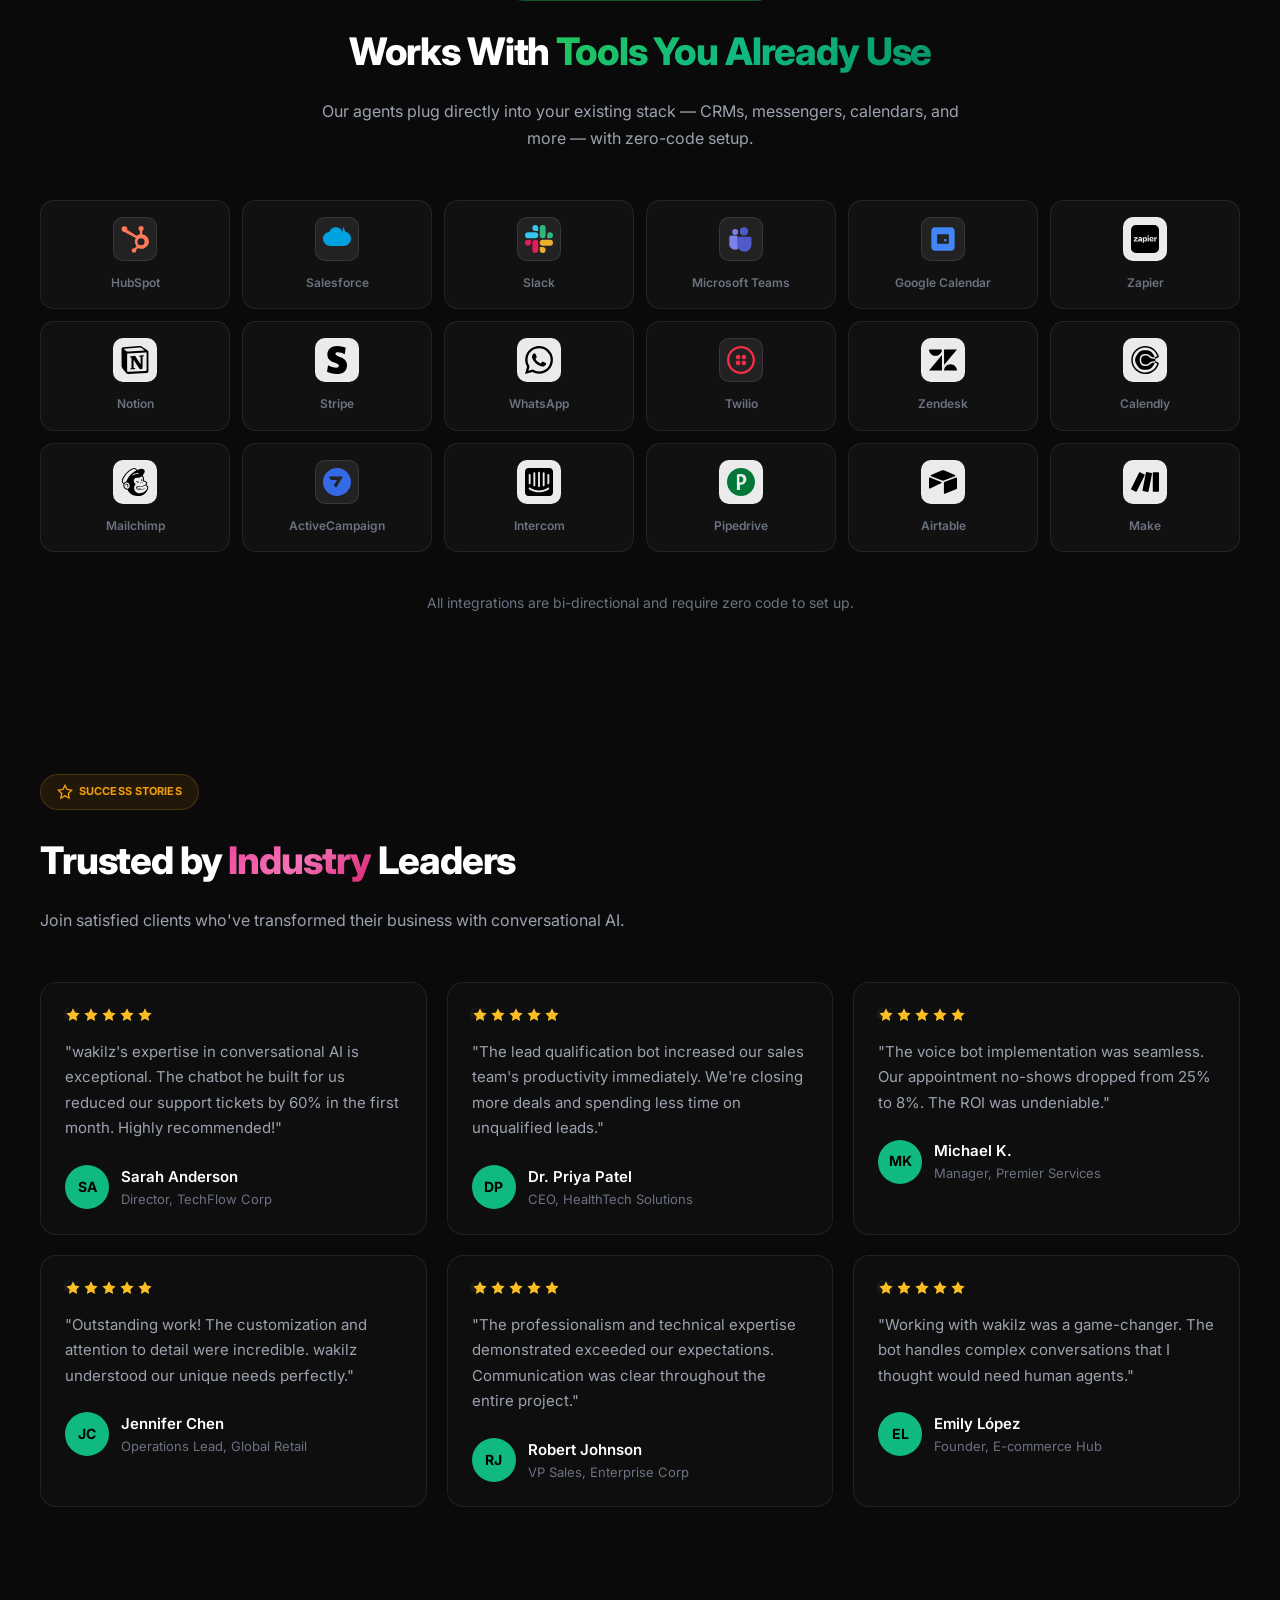
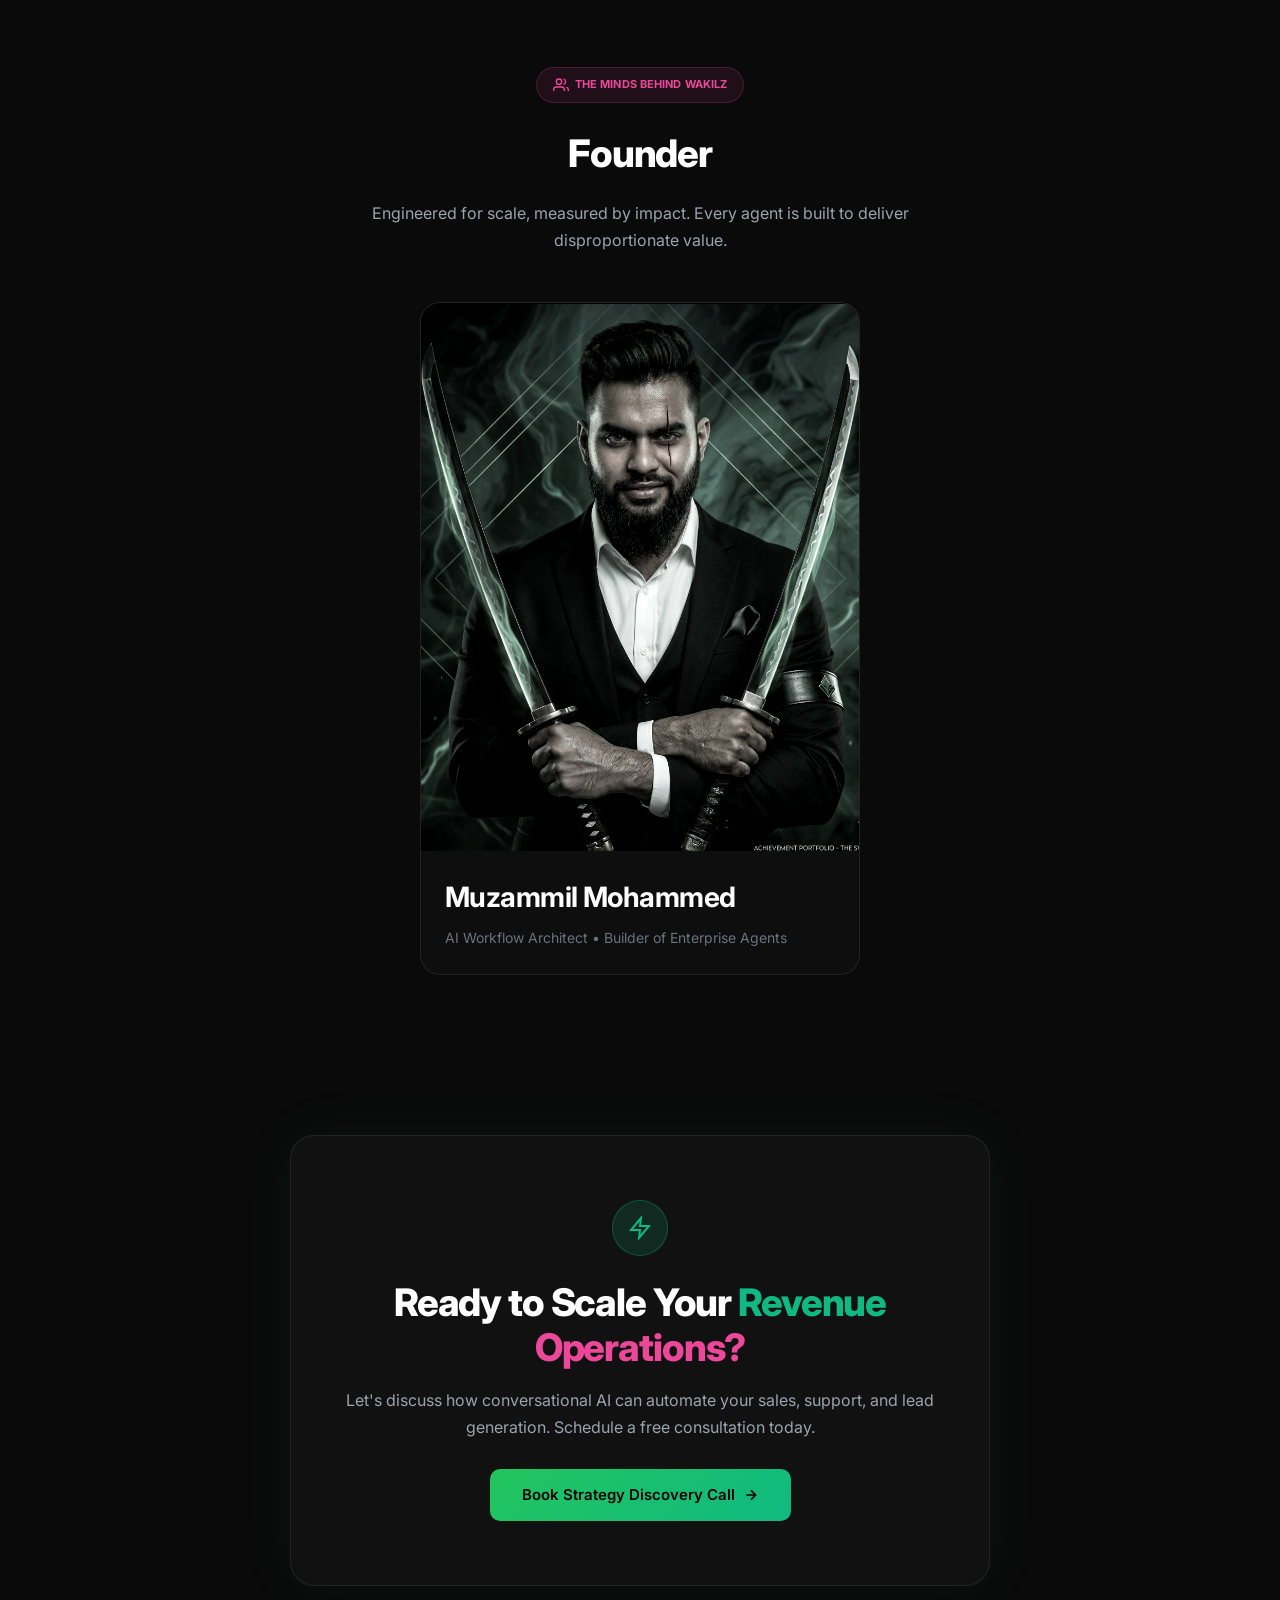
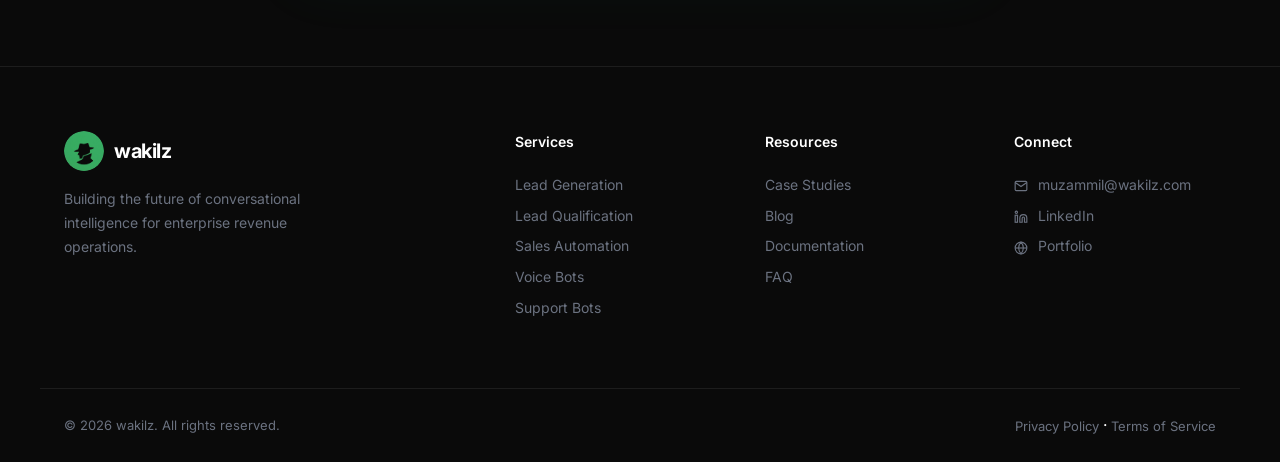
==== commit 21fe3d57: "fixing founder section" ====
--- a/index.html
+++ b/index.html
@@ -1236,6 +1236,78 @@
             color: var(--text-muted);
         }
 
+        /* ===== FOUNDERS SECTION ===== */
+        .founders-grid {
+            max-width: 440px;
+            margin: 48px auto 0;
+        }
+
+        .founder-card {
+            background: rgba(255, 255, 255, 0.02);
+            border: 1px solid var(--border-subtle);
+            border-radius: 20px;
+            overflow: hidden;
+            position: relative;
+            transition: all 0.6s ease;
+            opacity: 0;
+            transform: translateY(30px);
+            display: flex;
+            flex-direction: column;
+        }
+
+        .founder-card.visible {
+            opacity: 1;
+            transform: translateY(0);
+        }
+
+        .founder-card:hover {
+            border-color: rgba(34, 197, 94, 0.4);
+            transform: translateY(-8px);
+            box-shadow: 0 20px 40px rgba(0, 0, 0, 0.3);
+        }
+
+        .founder-image-wrapper {
+            aspect-ratio: 4 / 5;
+            overflow: hidden;
+            background: linear-gradient(to bottom, rgba(255, 255, 255, 0.05), var(--bg-card));
+            position: relative;
+        }
+
+        .founder-image {
+            width: 100%;
+            height: 100%;
+            object-fit: cover;
+            object-position: center top;
+            transition: transform 1s ease;
+            filter: grayscale(80%) contrast(1.1);
+        }
+
+        .founder-card:hover .founder-image {
+            transform: scale(1.05);
+            filter: grayscale(20%) contrast(1.1);
+        }
+
+        .founder-info {
+            padding: 24px;
+            text-align: left;
+        }
+
+        .founder-info h3 {
+            font-family: 'Inter', sans-serif;
+            font-weight: 700;
+            font-size: 28px;
+            color: var(--text-primary);
+            letter-spacing: -0.02em;
+        }
+
+        .founder-info p {
+            font-family: 'Inter', sans-serif;
+            font-weight: 400;
+            font-size: 14px;
+            color: var(--text-muted);
+            margin-top: 8px;
+        }
+
         /* ===== CTA SECTION ===== */
         .cta-section {
             padding: 80px 24px;
@@ -1530,6 +1602,7 @@
                 <li><a href="#case-studies">Case Studies</a></li>
                 <li><a href="#integrations">Integrations</a></li>
                 <li><a href="#testimonials">Testimonials</a></li>
+                <li><a href="#founders">Team</a></li>
             </ul>
             <a href="https://calendar.app.google/t6bp5VNVe3BRzBcv7" target="_blank" rel="noopener" class="nav-cta">Get
                 Started</a>
@@ -2089,6 +2162,34 @@
                         </div>
                     </div>
                 </div>
+            </div>
+        </div>
+    </section>
+
+    <!-- Founders Section -->
+    <section class="section" id="founders">
+        <div class="section-container">
+            <div style="text-align:center">
+                <div class="section-label" style="color:var(--accent-pink);background:rgba(236,72,153,0.1);border-color:rgba(236,72,153,0.2)">
+                    <svg viewBox="0 0 24 24" fill="none" stroke="currentColor" stroke-width="2">
+                        <path d="M17 21v-2a4 4 0 0 0-4-4H5a4 4 0 0 0-4 4v2"></path><circle cx="9" cy="7" r="4"></circle><path d="M23 21v-2a4 4 0 0 0-3-3.87"></path><path d="M16 3.13a4 4 0 0 1 0 7.75"></path>
+                    </svg>
+                    The minds behind wakilz
+                </div>
+                <h2>Founder</h2>
+                <p class="section-subtitle" style="margin:0 auto 0">Engineered for scale, measured by impact. Every agent is built to deliver disproportionate value.</p>
+            </div>
+            
+            <div class="founders-grid">
+                <a href="https://www.linkedin.com/in/muzammil-mohammed-ai/" target="_blank" rel="noopener" class="founder-card" style="text-decoration: none; cursor: pointer;">
+                    <div class="founder-image-wrapper">
+                        <img src="./assets/images/founder.png" alt="Muzammil Mohammed" class="founder-image" loading="lazy">
+                    </div>
+                    <div class="founder-info">
+                        <h3>Muzammil Mohammed</h3>
+                        <p>AI Workflow Architect &bull; Builder of Enterprise Agents</p>
+                    </div>
+                </a>
             </div>
         </div>
     </section>
@@ -2445,6 +2546,12 @@
             fadeObserver.observe(el);
         });
 
+        // Observe founders cards
+        document.querySelectorAll('.founder-card').forEach((el, i) => {
+            el.style.transitionDelay = `${i * 0.15}s`;
+            fadeObserver.observe(el);
+        });
+
         // ============================================
         // INTEGRATIONS DATA & RENDERING (using local SVG icons)
         // ============================================
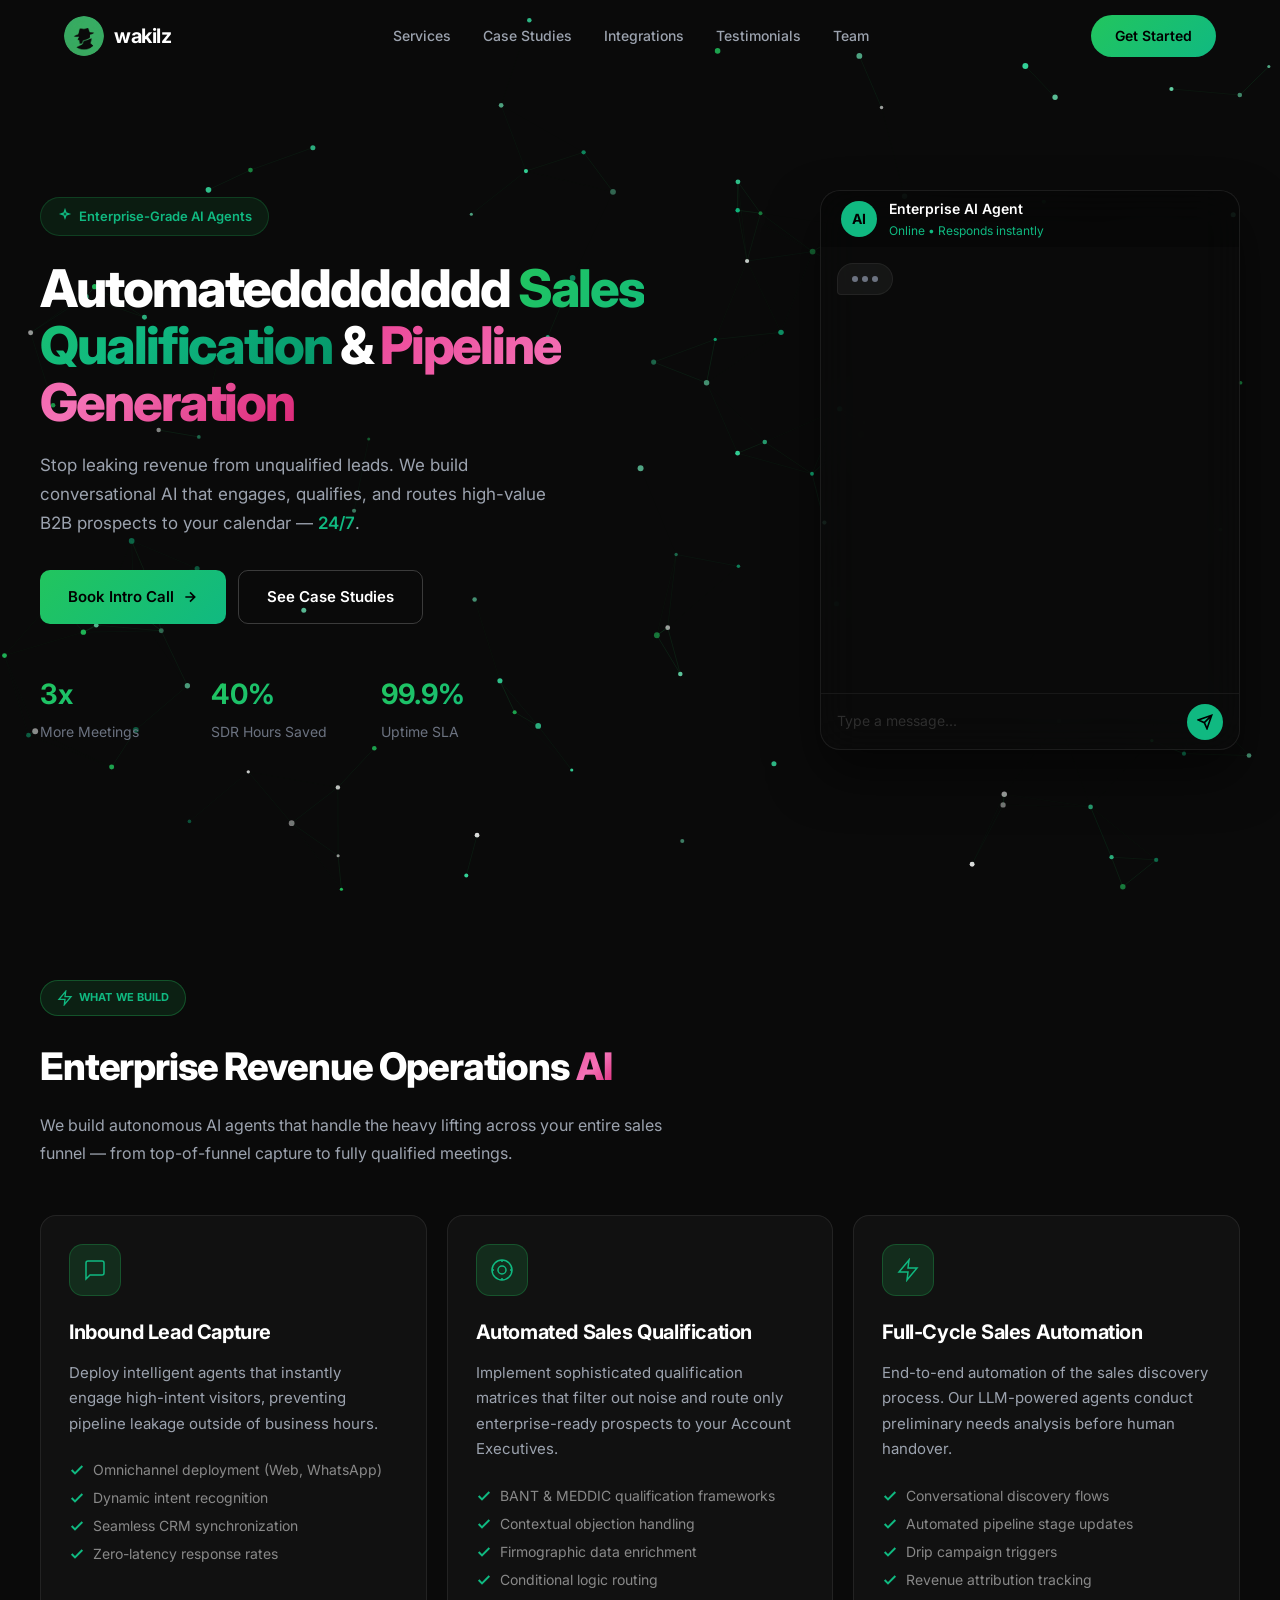
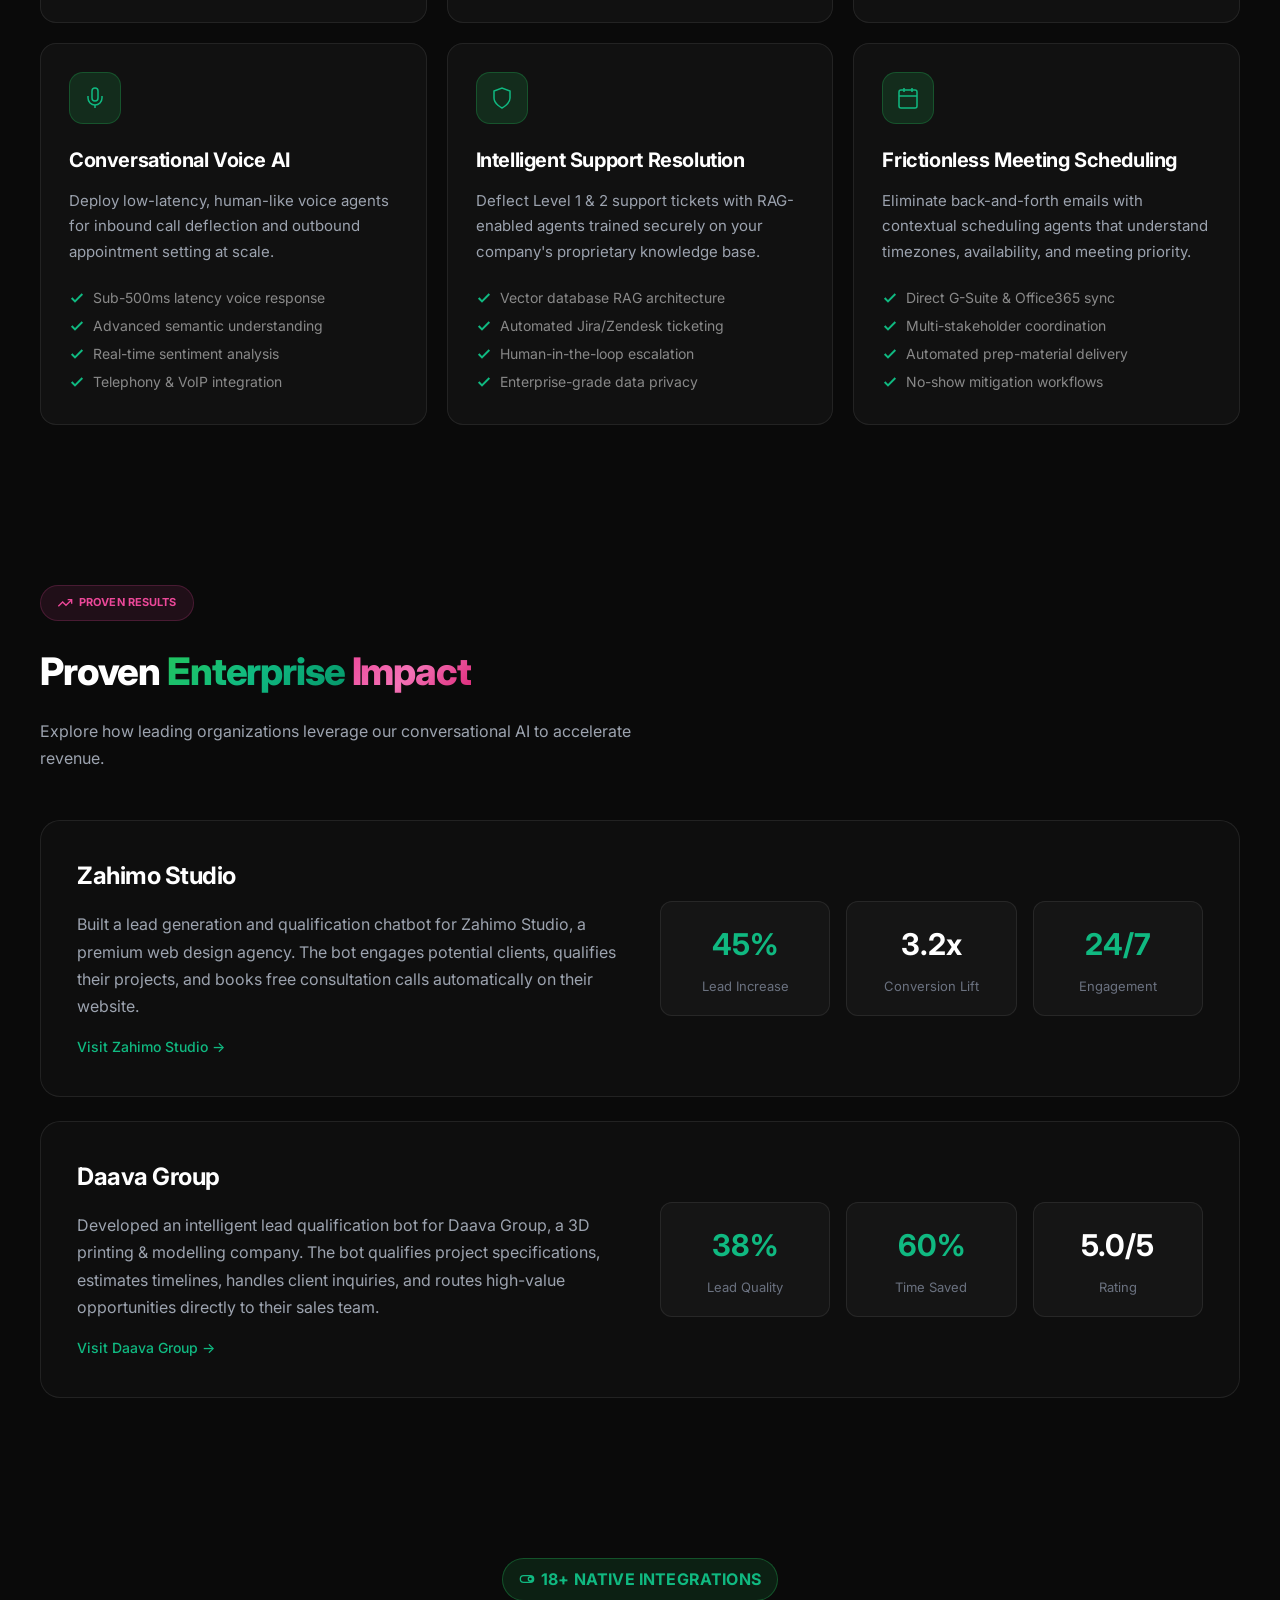
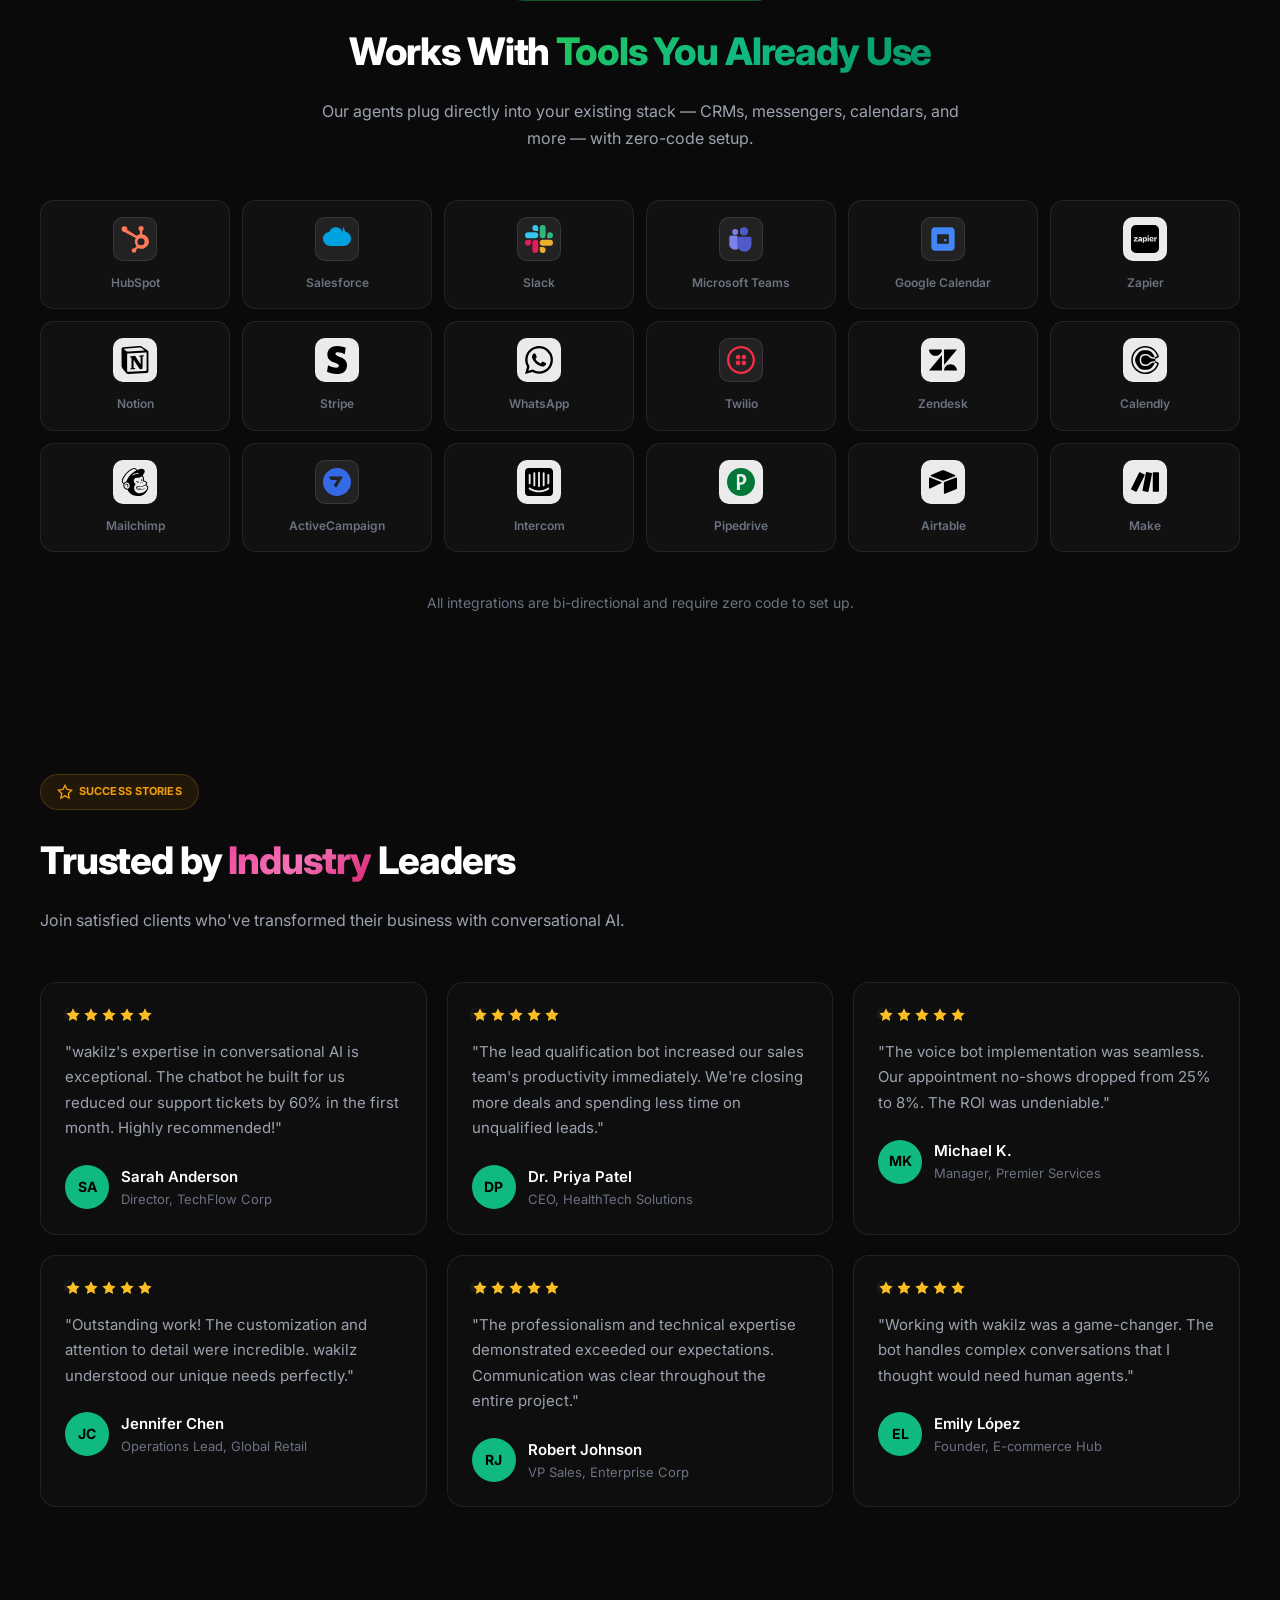
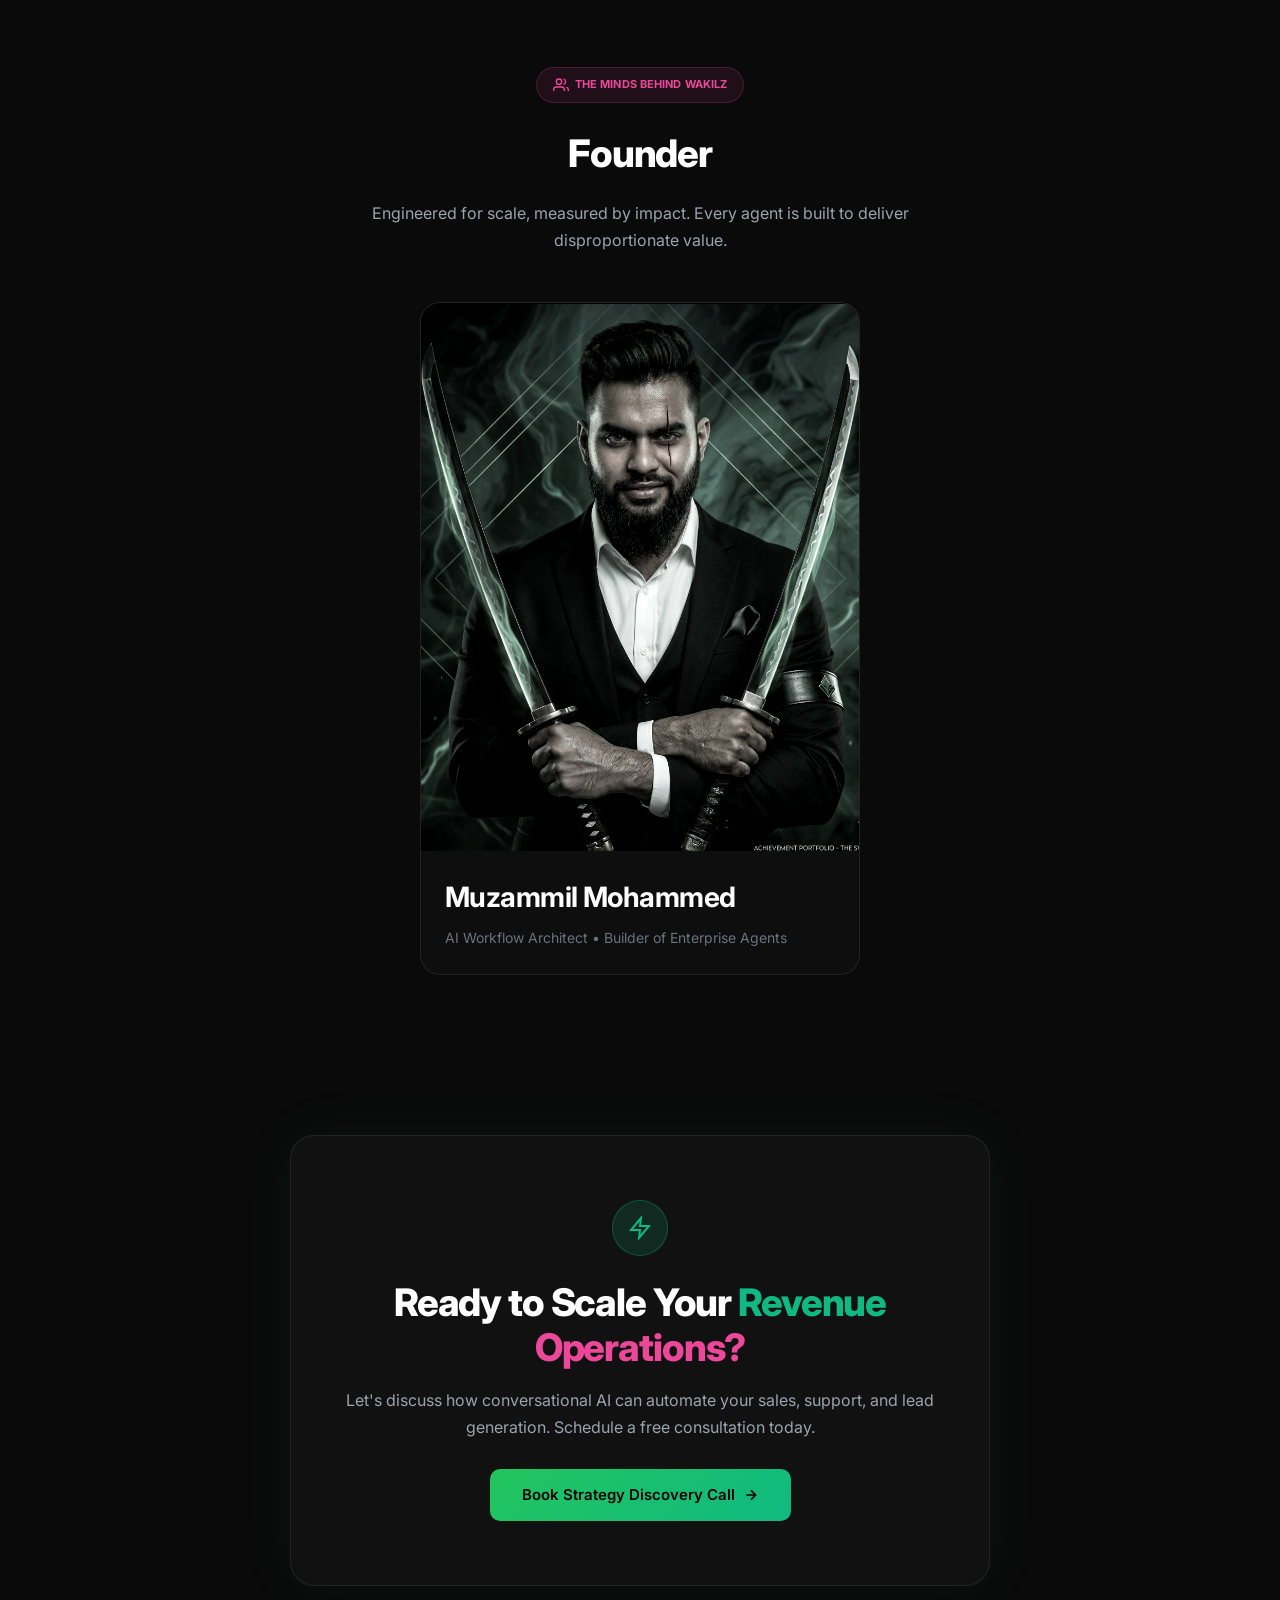
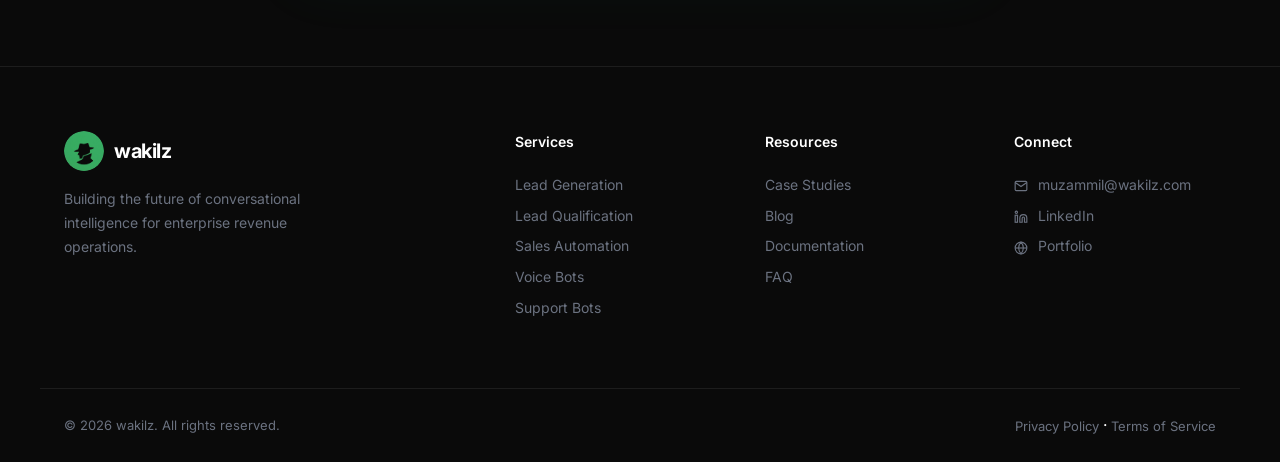
==== commit 795b0de8: "Update index.html" ====
--- a/index.html
+++ b/index.html
@@ -1625,7 +1625,7 @@
                     </svg>
                     Enterprise-Grade AI Agents
                 </div>
-                <h1>Automated <span class="gradient-word">Sales Qualification</span> &amp; <span
+                <h1>Automatedddddddd <span class="gradient-word">Sales Qualification</span> &amp; <span
                         class="gradient-word-pink">Pipeline Generation</span></h1>
                 <p class="hero-subtitle">
                     Stop leaking revenue from unqualified leads. We build conversational AI that engages, qualifies, and
@@ -2614,4 +2614,4 @@
     </script>
 </body>
 
-</html>+</html>
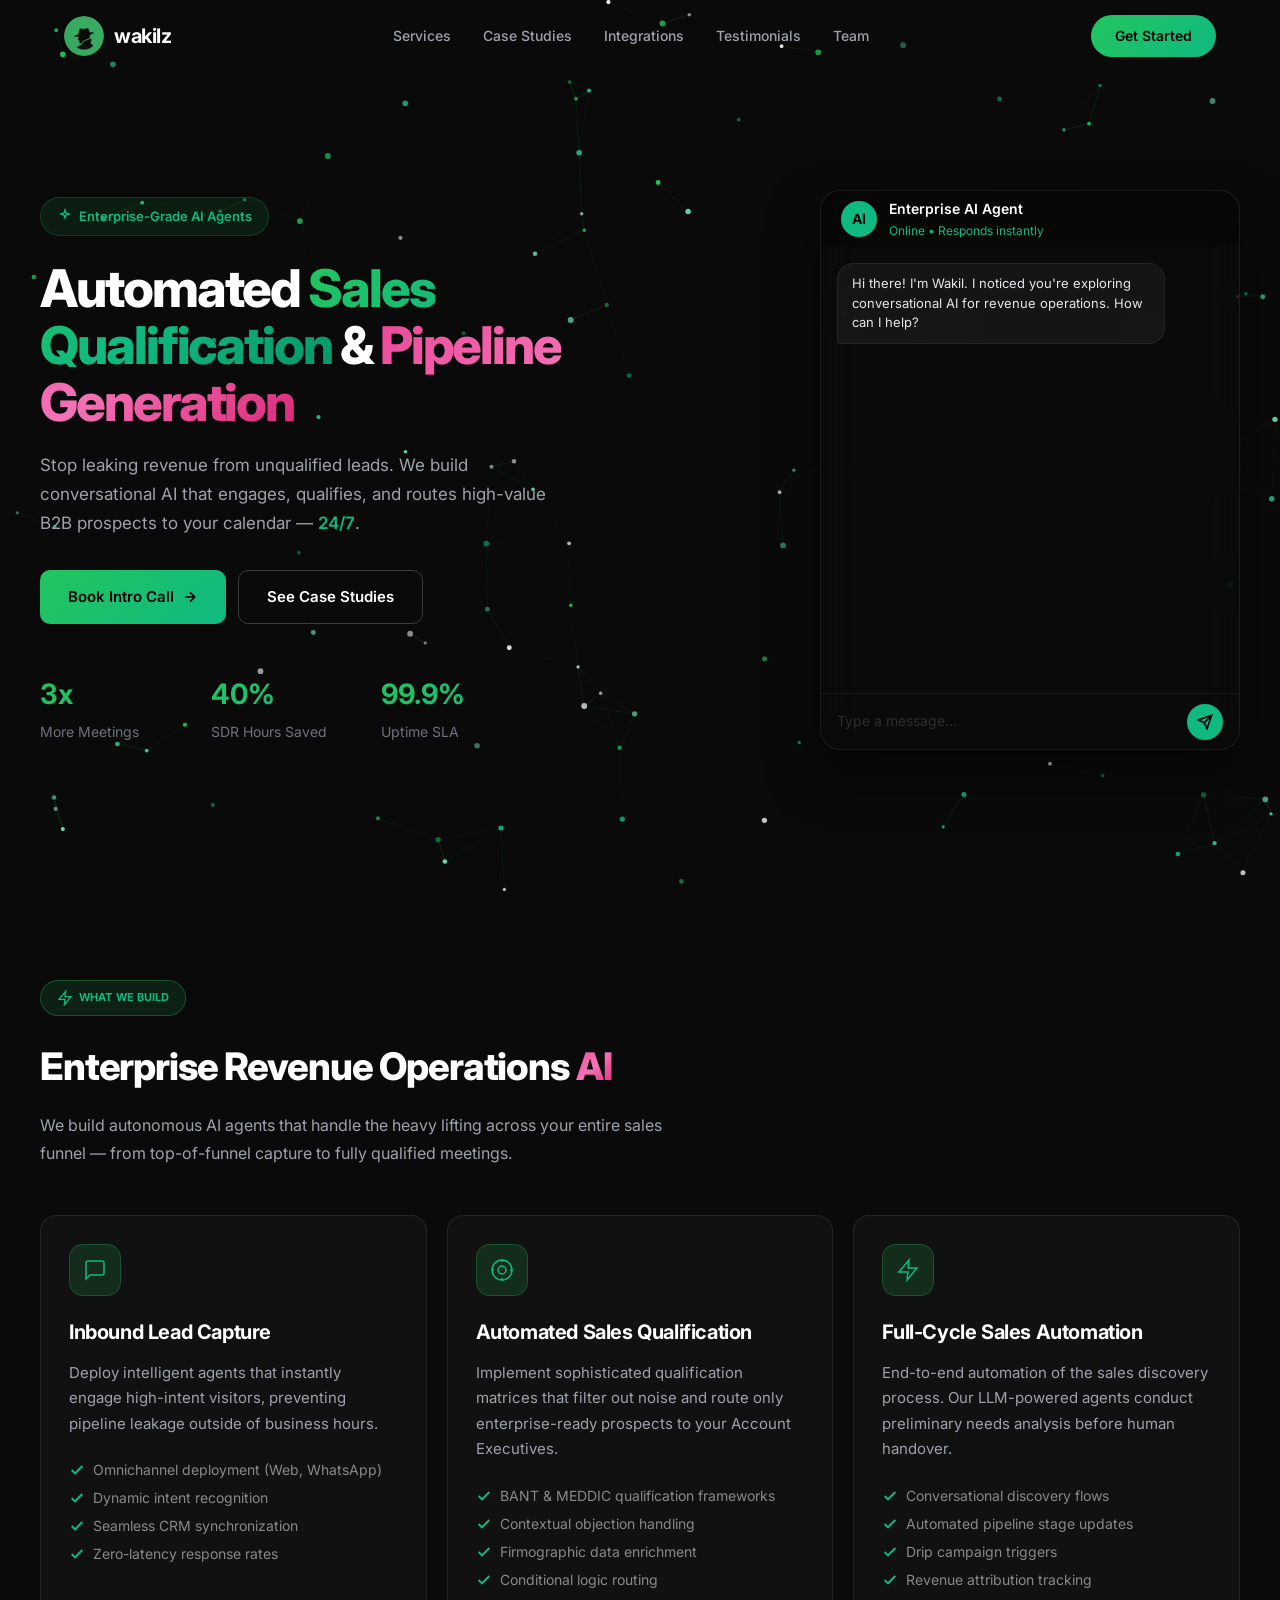
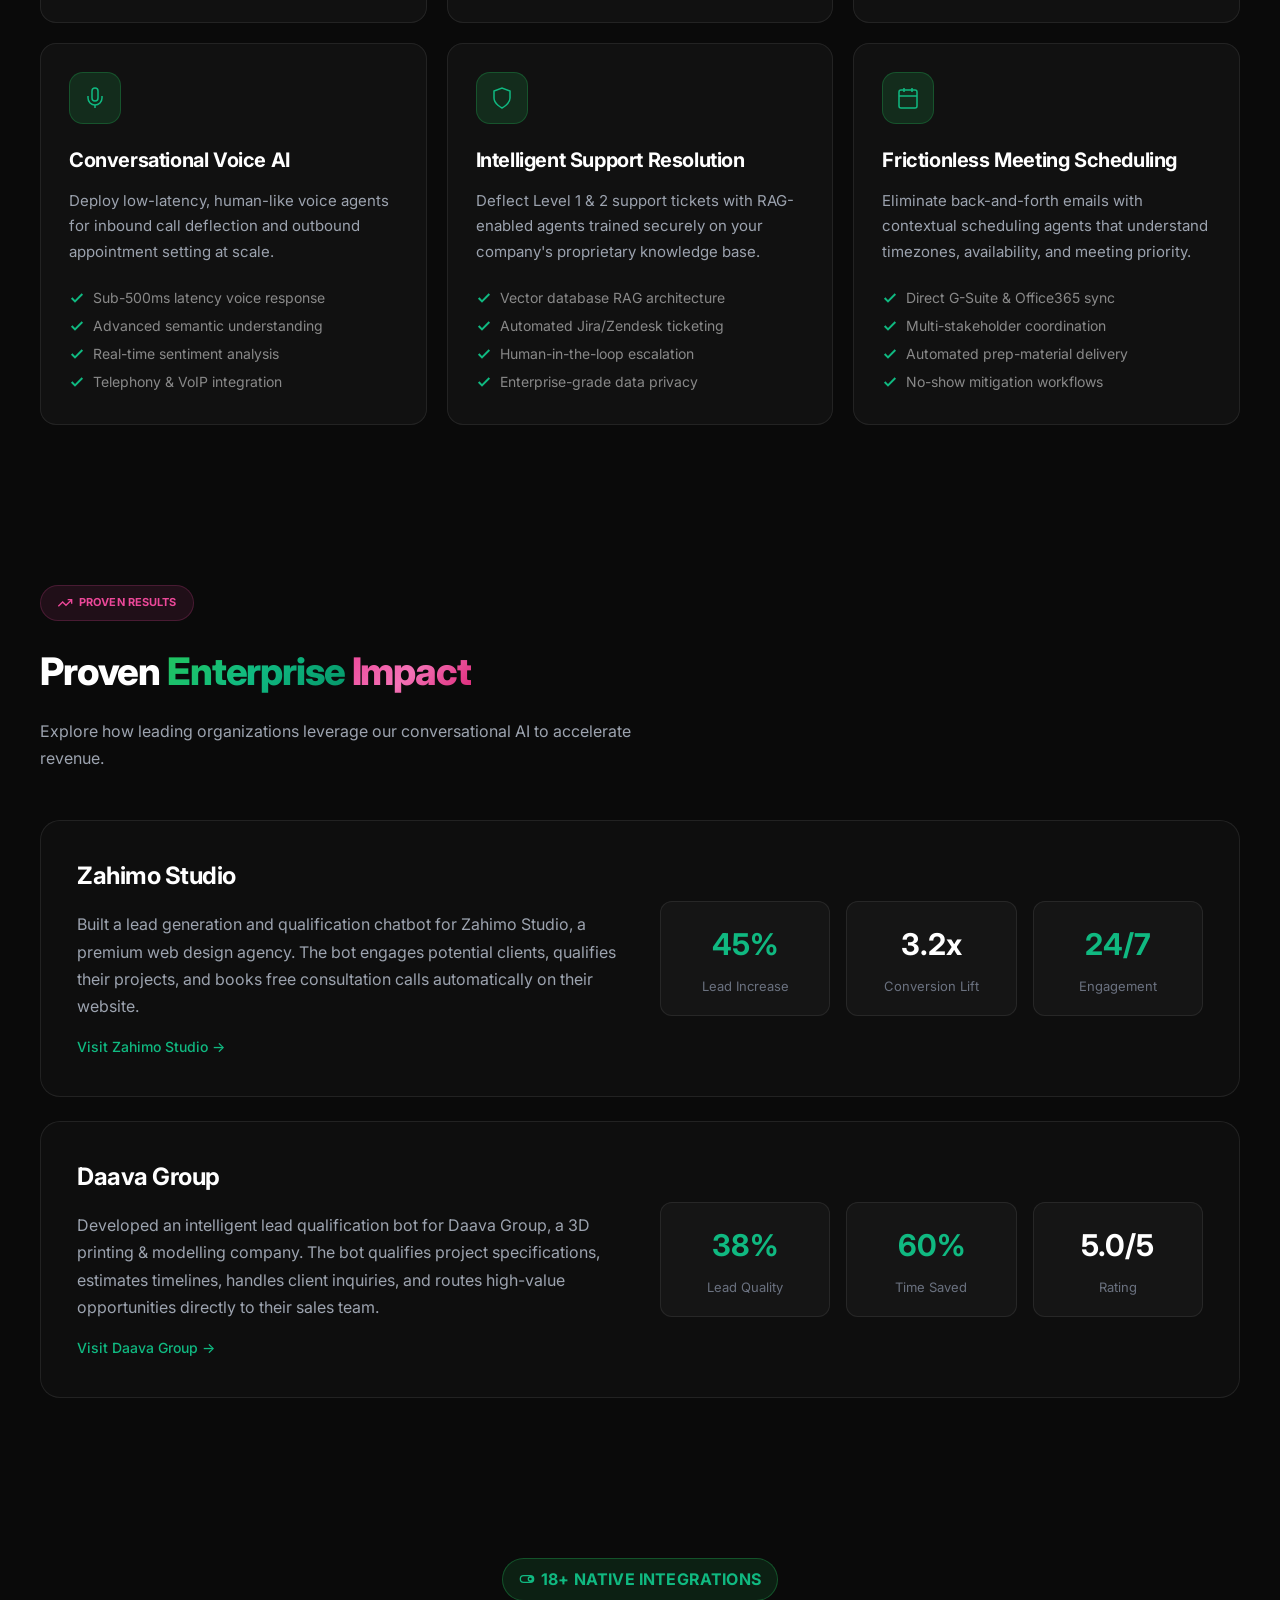
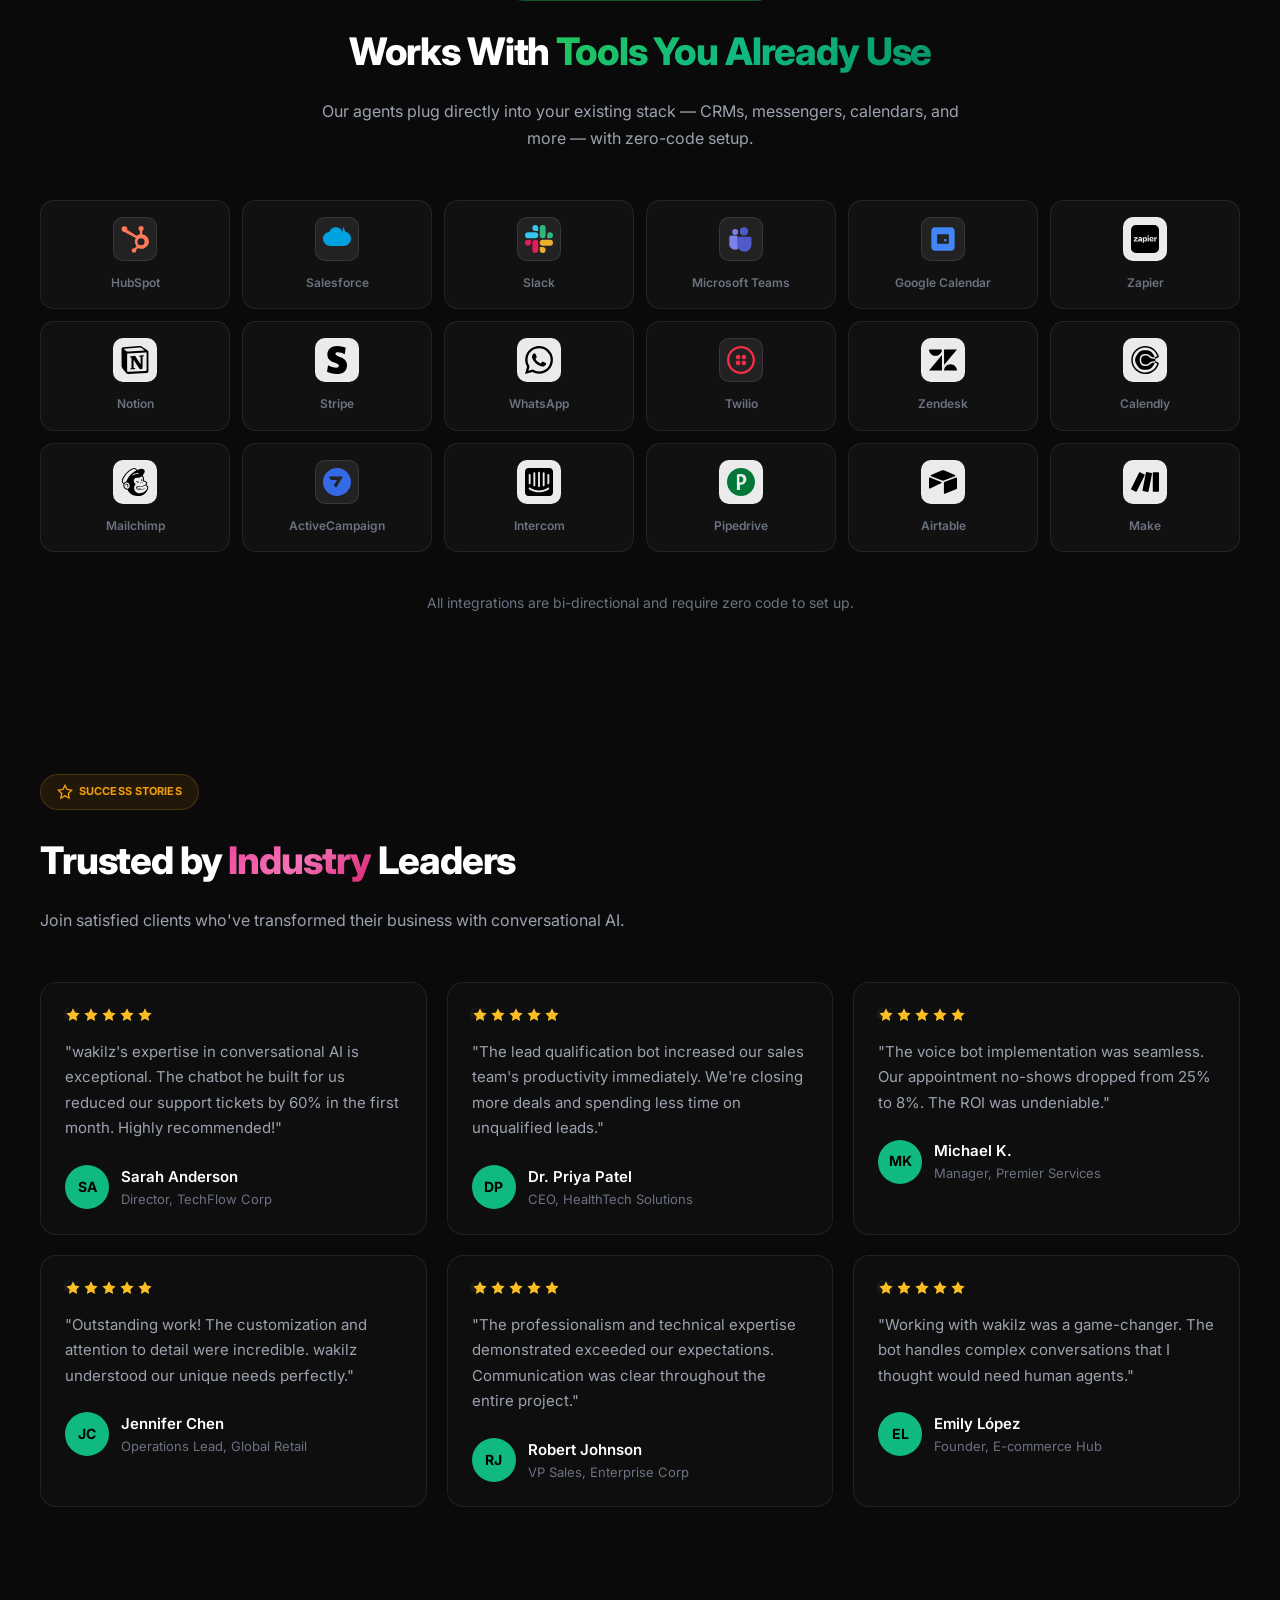
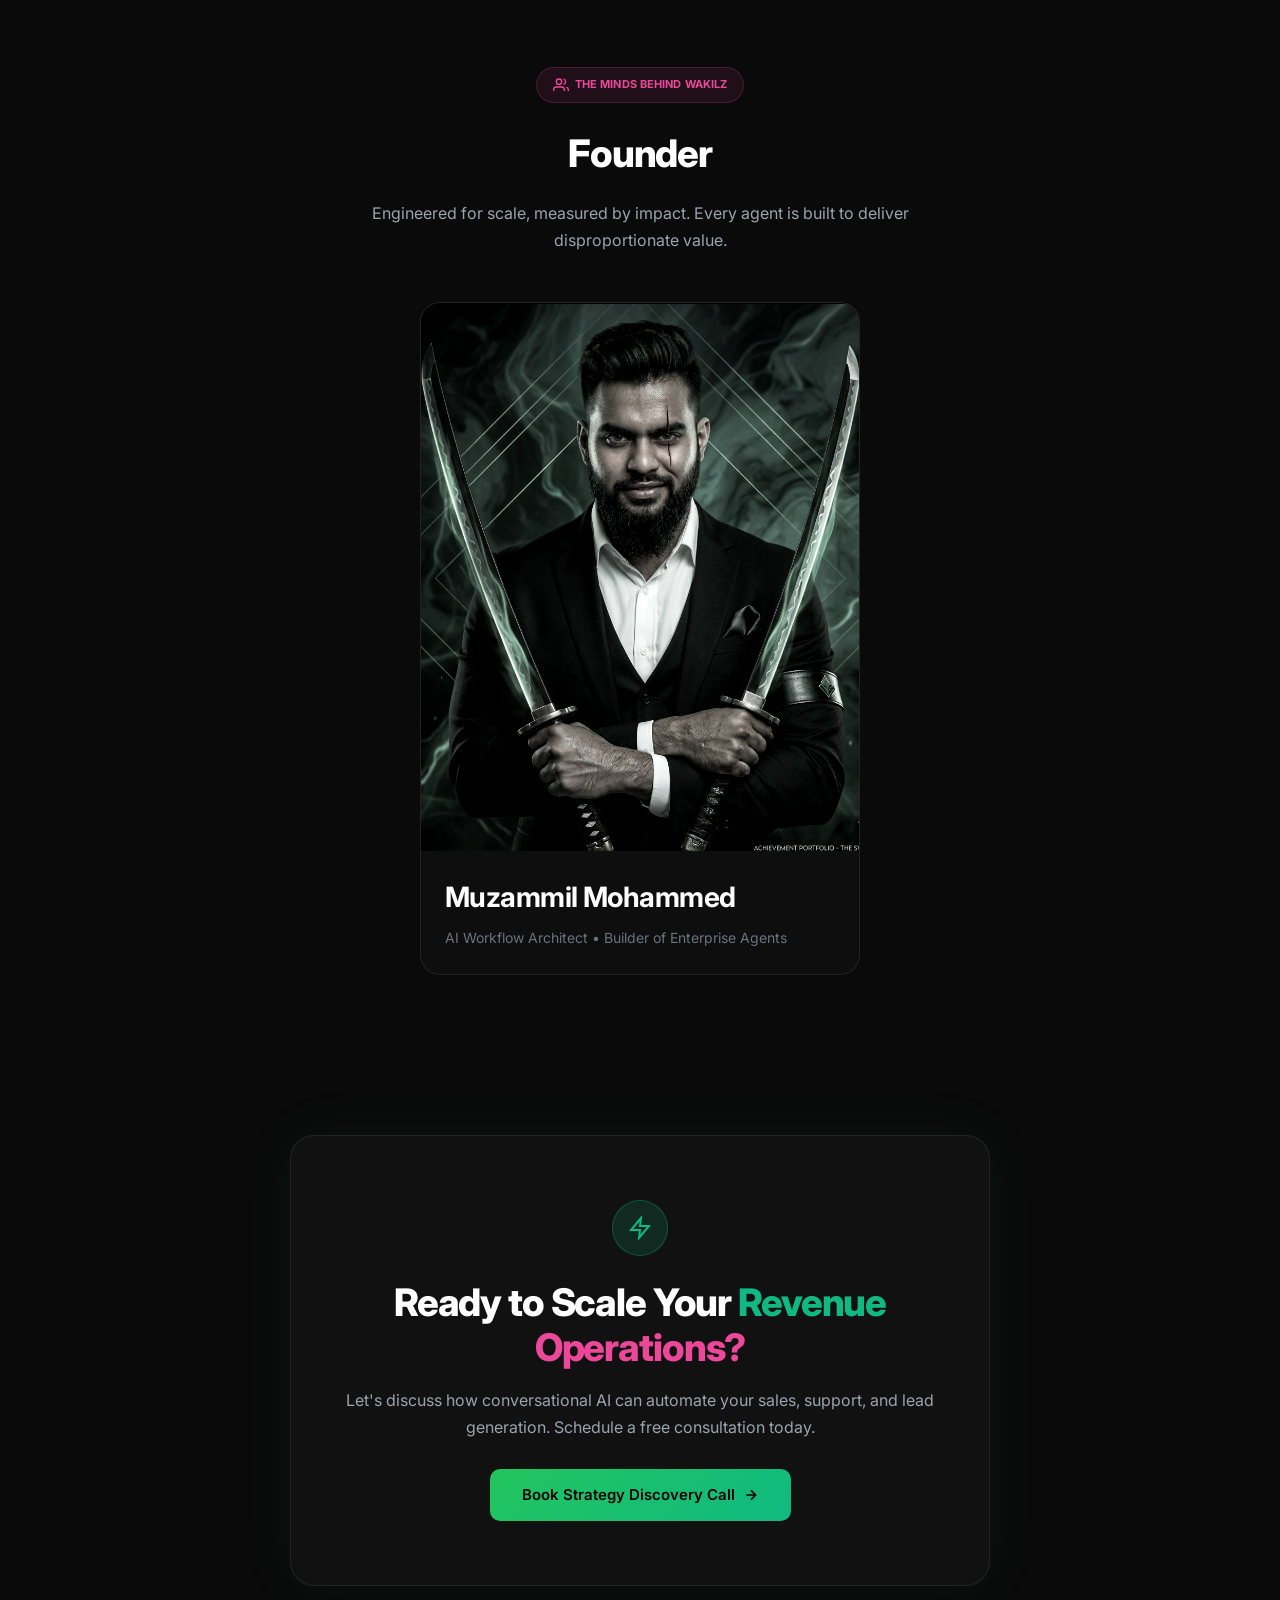
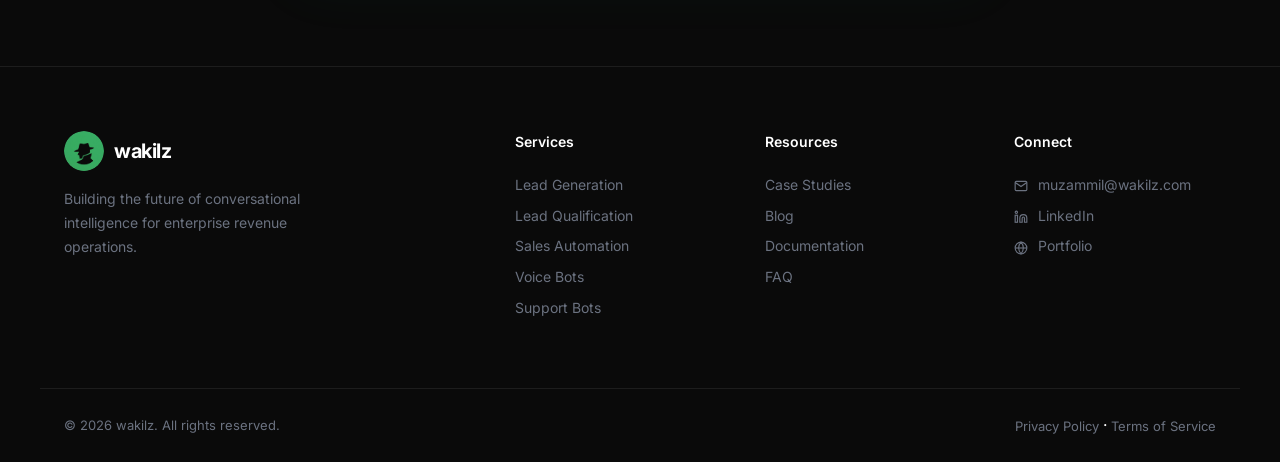
==== commit 2b7a1196: "Fix typo in heading for sales qualification section" ====
--- a/index.html
+++ b/index.html
@@ -1625,7 +1625,7 @@
                     </svg>
                     Enterprise-Grade AI Agents
                 </div>
-                <h1>Automatedddddddd <span class="gradient-word">Sales Qualification</span> &amp; <span
+                <h1>Automated <span class="gradient-word">Sales Qualification</span> &amp; <span
                         class="gradient-word-pink">Pipeline Generation</span></h1>
                 <p class="hero-subtitle">
                     Stop leaking revenue from unqualified leads. We build conversational AI that engages, qualifies, and
